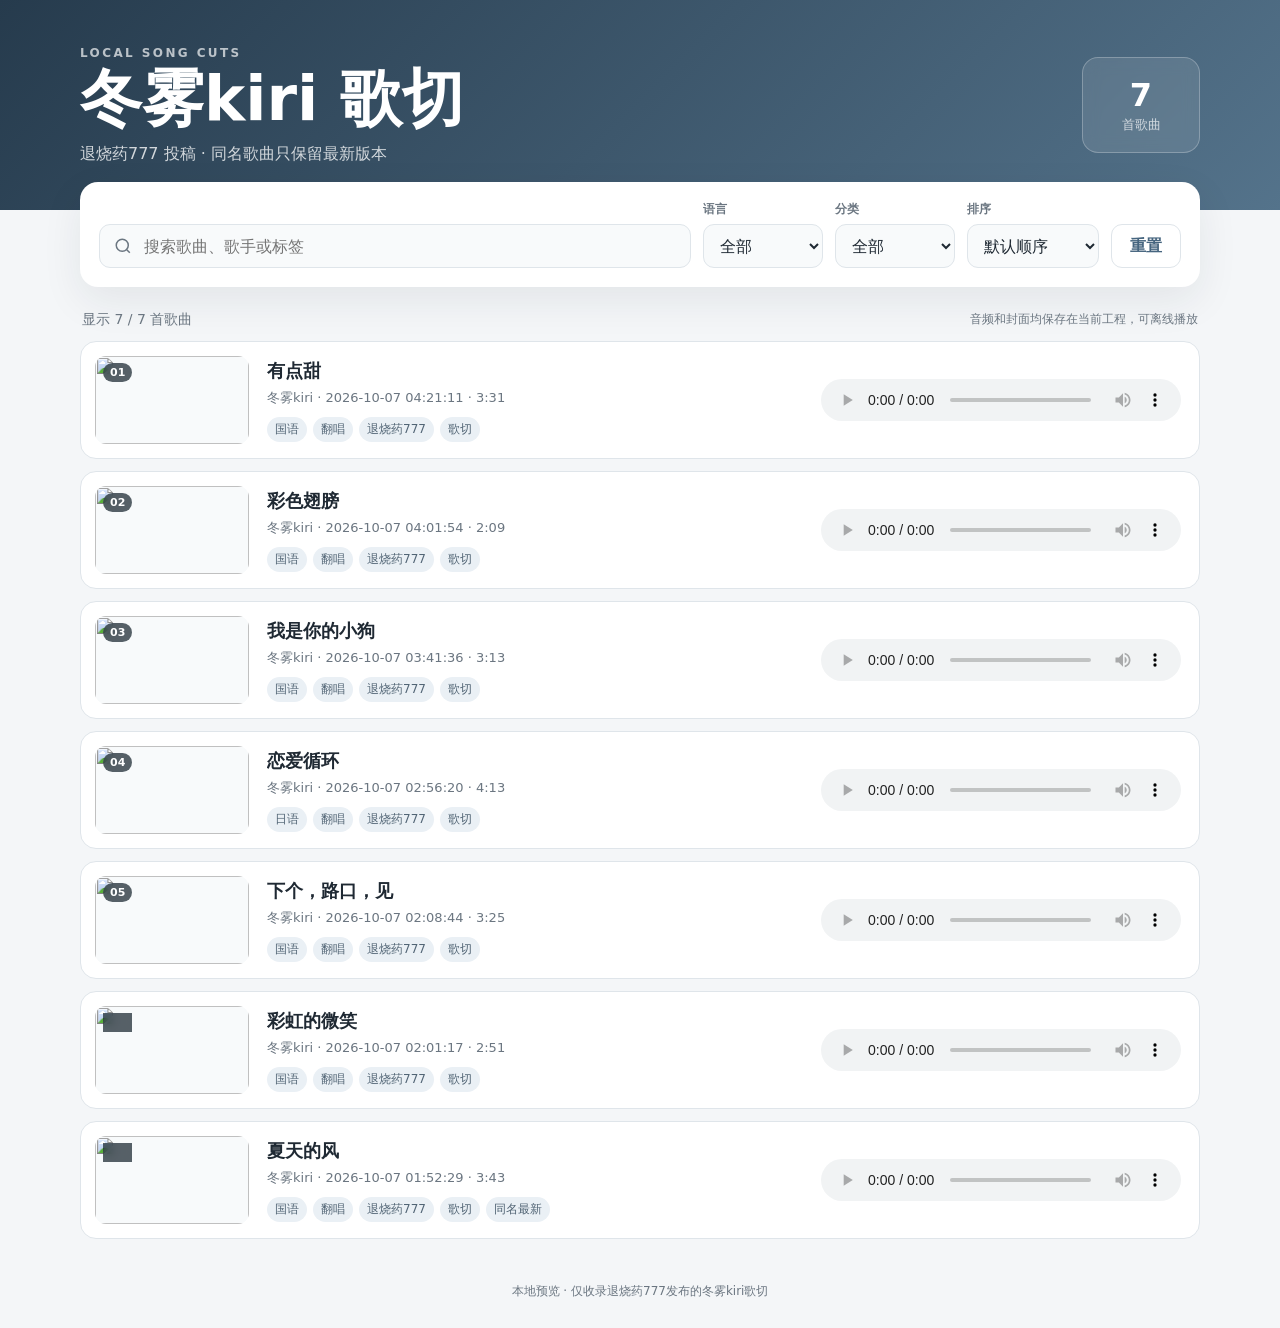
==== index.html @ 4d6877fb "chore: 初始化 song-kiri 独立仓库 纯静态歌单工程，收录退烧药777发布的冬雾kiri歌切。 本仓库与 viridis.love / xiaosonglu-songlist-web 完" ====
<!doctype html>
<html lang="zh-CN">
<head>
  <meta charset="utf-8">
  <meta name="viewport" content="width=device-width, initial-scale=1">
  <meta name="description" content="一个独立、纯静态的歌单页面">
  <title>歌单</title>
  <link rel="stylesheet" href="./styles.css">
  <script src="./app.js" defer></script>
</head>
<body>
  <header class="site-header">
    <div class="header-inner">
      <div>
        <p class="eyebrow">LOCAL SONG CUTS</p>
        <h1>冬雾kiri 歌切</h1>
        <p class="subtitle">退烧药777 投稿 · 同名歌曲只保留最新版本</p>
      </div>
      <div class="song-total" aria-live="polite">
        <strong id="songTotal">0</strong>
        <span>首歌曲</span>
      </div>
    </div>
  </header>

  <main class="page-shell">
    <section class="toolbar" aria-label="歌单筛选">
      <label class="search-field">
        <span class="sr-only">搜索歌曲或歌手</span>
        <svg aria-hidden="true" viewBox="0 0 24 24"><path d="m21 21-4.35-4.35m2.35-5.65a8 8 0 1 1-16 0 8 8 0 0 1 16 0Z"/></svg>
        <input id="searchInput" type="search" placeholder="搜索歌曲、歌手或标签" autocomplete="off">
      </label>

      <label class="select-field">
        <span>语言</span>
        <select id="languageFilter">
          <option value="">全部</option>
        </select>
      </label>

      <label class="select-field">
        <span>分类</span>
        <select id="categoryFilter">
          <option value="">全部</option>
        </select>
      </label>

      <label class="select-field">
        <span>排序</span>
        <select id="sortSelect">
          <option value="default">默认顺序</option>
          <option value="title">歌名</option>
          <option value="artist">歌手</option>
        </select>
      </label>

      <button id="resetButton" class="reset-button" type="button">重置</button>
    </section>

    <section class="result-summary" aria-live="polite">
      <span id="resultText">正在读取歌单…</span>
      <span class="local-note">音频和封面均保存在当前工程，可离线播放</span>
    </section>

    <section id="songList" class="song-list" aria-label="歌曲列表"></section>

    <section id="emptyState" class="empty-state" hidden>
      <div class="empty-icon" aria-hidden="true">♪</div>
      <h2 id="emptyTitle">歌单还没有内容</h2>
      <p id="emptyDescription">之后把新的歌曲数据放进来，就会显示在这里。</p>
    </section>

    <noscript>
      <section class="empty-state">
        <h2>需要启用 JavaScript</h2>
        <p>这个静态页面使用 JavaScript 读取和筛选本地歌单数据。</p>
      </section>
    </noscript>
  </main>

  <footer class="site-footer">本地预览 · 仅收录退烧药777发布的冬雾kiri歌切</footer>
</body>
</html>
---- styles.css ----
:root {
  color-scheme: light;
  --bg: #f4f6f8;
  --surface: #ffffff;
  --surface-soft: #f8fafb;
  --text: #1f2933;
  --muted: #6b7681;
  --line: #dfe5ea;
  --accent: #46657f;
  --accent-soft: #eaf0f5;
  --shadow: 0 14px 40px rgba(31, 41, 51, 0.08);
  font-family: Inter, ui-sans-serif, system-ui, -apple-system, BlinkMacSystemFont, "Segoe UI", "Microsoft YaHei", sans-serif;
}

* { box-sizing: border-box; }

body {
  min-width: 320px;
  min-height: 100vh;
  margin: 0;
  color: var(--text);
  background: var(--bg);
}

button, input, select { font: inherit; }
button, select { cursor: pointer; }

.site-header {
  color: white;
  background: linear-gradient(135deg, #263b4d, #54738b);
}

.header-inner {
  width: min(1120px, calc(100% - 32px));
  min-height: 210px;
  margin: 0 auto;
  display: flex;
  align-items: center;
  justify-content: space-between;
  gap: 24px;
}

.eyebrow {
  margin: 0 0 8px;
  color: rgba(255,255,255,.68);
  font-size: 12px;
  font-weight: 700;
  letter-spacing: .2em;
}

h1 { margin: 0; font-size: clamp(36px, 7vw, 62px); line-height: 1; }
.subtitle { margin: 14px 0 0; color: rgba(255,255,255,.78); }

.song-total {
  min-width: 118px;
  padding: 18px 22px;
  display: grid;
  text-align: center;
  border: 1px solid rgba(255,255,255,.25);
  border-radius: 16px;
  background: rgba(255,255,255,.1);
  backdrop-filter: blur(8px);
}
.song-total strong { font-size: 32px; }
.song-total span { margin-top: 2px; color: rgba(255,255,255,.72); font-size: 13px; }

.page-shell { width: min(1120px, calc(100% - 32px)); margin: -28px auto 0; }

.toolbar {
  padding: 18px;
  display: grid;
  grid-template-columns: minmax(260px, 1fr) repeat(3, minmax(120px, auto)) auto;
  gap: 12px;
  align-items: end;
  border: 1px solid rgba(255,255,255,.85);
  border-radius: 18px;
  background: var(--surface);
  box-shadow: var(--shadow);
}

.search-field {
  height: 44px;
  display: flex;
  align-items: center;
  gap: 10px;
  padding: 0 14px;
  border: 1px solid var(--line);
  border-radius: 11px;
  background: var(--surface-soft);
}
.search-field:focus-within { border-color: var(--accent); box-shadow: 0 0 0 3px var(--accent-soft); }
.search-field svg { width: 19px; fill: none; stroke: var(--muted); stroke-width: 2; }
.search-field input { width: 100%; border: 0; outline: 0; color: var(--text); background: transparent; }

.select-field { display: grid; gap: 6px; }
.select-field span { color: var(--muted); font-size: 12px; font-weight: 650; }
.select-field select {
  height: 44px;
  padding: 0 34px 0 12px;
  color: var(--text);
  border: 1px solid var(--line);
  border-radius: 11px;
  background: var(--surface-soft);
}

.reset-button {
  height: 44px;
  padding: 0 18px;
  color: var(--accent);
  font-weight: 650;
  border: 1px solid var(--line);
  border-radius: 11px;
  background: white;
}
.reset-button:hover { background: var(--accent-soft); }

.result-summary { margin: 24px 2px 12px; display: flex; justify-content: space-between; gap: 16px; color: var(--muted); font-size: 14px; }
.local-note { font-size: 12px; }
.song-list { display: grid; gap: 12px; }

.song-card {
  position: relative;
  min-height: 116px;
  padding: 14px 18px 14px 14px;
  display: grid;
  grid-template-columns: 154px minmax(260px, 1fr) minmax(260px, 360px);
  align-items: center;
  gap: 18px;
  overflow: hidden;
  border: 1px solid var(--line);
  border-radius: 16px;
  background: var(--surface);
  transition: transform .15s ease, border-color .15s ease, box-shadow .15s ease;
}
.song-card:hover { transform: translateY(-1px); border-color: #bcc9d3; box-shadow: 0 8px 24px rgba(31,41,51,.07); }
.song-card.is-playing { border-color: #7f9bb1; box-shadow: 0 8px 30px rgba(70,101,127,.15); }
.song-cover { width: 154px; height: 88px; display: block; object-fit: cover; border-radius: 11px; background: var(--surface-soft); }
.song-index { position: absolute; left: 22px; top: 21px; padding: 3px 7px; color: white; font-size: 11px; font-weight: 700; font-variant-numeric: tabular-nums; border-radius: 999px; background: rgba(24,36,46,.72); backdrop-filter: blur(4px); }
.song-main { min-width: 0; }
.song-name { margin: 0; overflow: hidden; font-size: 18px; text-overflow: ellipsis; white-space: nowrap; }
.song-artist { margin: 6px 0 10px; overflow: hidden; color: var(--muted); font-size: 13px; text-overflow: ellipsis; white-space: nowrap; }
.song-meta { display: flex; flex-wrap: wrap; gap: 6px; }
.tag { padding: 4px 8px; color: #526575; font-size: 12px; border-radius: 999px; background: var(--accent-soft); }
.song-audio { width: 100%; height: 42px; accent-color: var(--accent); }

.empty-state {
  margin: 58px auto;
  padding: 40px 20px;
  max-width: 520px;
  text-align: center;
  color: var(--muted);
  border: 1px dashed #cbd4db;
  border-radius: 18px;
  background: rgba(255,255,255,.55);
}
.empty-icon { width: 54px; height: 54px; margin: 0 auto 14px; display: grid; place-items: center; color: var(--accent); font-size: 28px; border-radius: 50%; background: var(--accent-soft); }
.empty-state h2 { margin: 0; color: var(--text); font-size: 19px; }
.empty-state p { margin: 10px 0 0; line-height: 1.7; }
.site-footer { padding: 44px 16px 28px; color: var(--muted); font-size: 12px; text-align: center; }
.sr-only { position: absolute; width: 1px; height: 1px; padding: 0; margin: -1px; overflow: hidden; clip: rect(0,0,0,0); white-space: nowrap; border: 0; }

@media (max-width: 900px) {
  .toolbar { grid-template-columns: 1fr 1fr; }
  .search-field { grid-column: 1 / -1; }
  .reset-button { align-self: end; }
  .song-card { grid-template-columns: 132px minmax(0, 1fr); }
  .song-cover { width: 132px; height: 84px; }
  .song-audio { grid-column: 1 / -1; }
}

@media (max-width: 600px) {
  .header-inner { min-height: 190px; align-items: flex-start; padding-top: 38px; }
  h1 { max-width: 230px; font-size: 36px; }
  .subtitle { max-width: 230px; font-size: 13px; }
  .song-total { min-width: 82px; padding: 13px 9px; }
  .song-total strong { font-size: 24px; }
  .page-shell { width: min(100% - 20px, 1120px); margin-top: -22px; }
  .toolbar { padding: 12px; grid-template-columns: 1fr 1fr; gap: 10px; }
  .select-field:nth-of-type(4) { grid-column: 1 / 2; }
  .result-summary { align-items: flex-start; flex-direction: column; gap: 4px; }
  .song-card { min-height: 0; grid-template-columns: 96px minmax(0,1fr); gap: 12px; padding: 12px; }
  .song-cover { width: 96px; height: 72px; }
  .song-name { font-size: 16px; }
  .song-artist { white-space: normal; line-height: 1.45; }
  .song-meta { grid-column: 1 / -1; }
  .song-audio { grid-column: 1 / -1; }
  .song-index { left: 17px; top: 17px; }
}
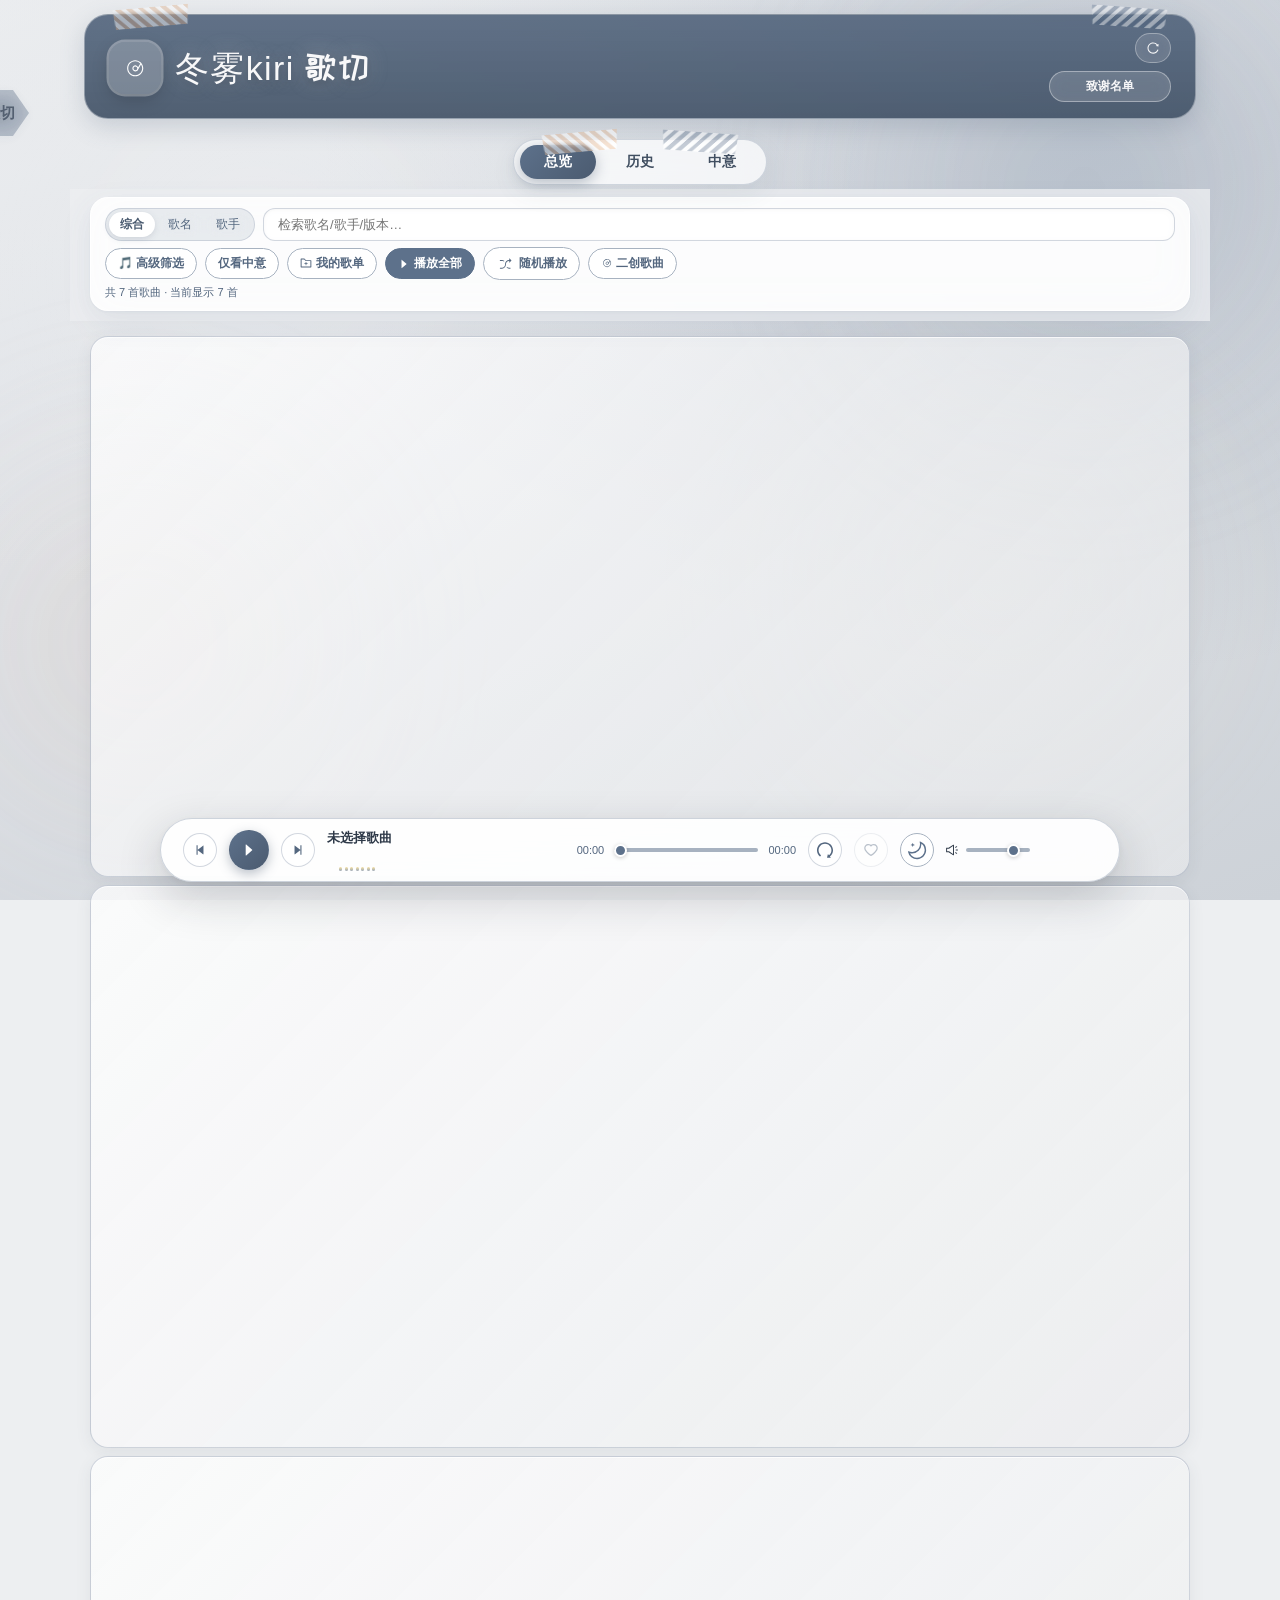
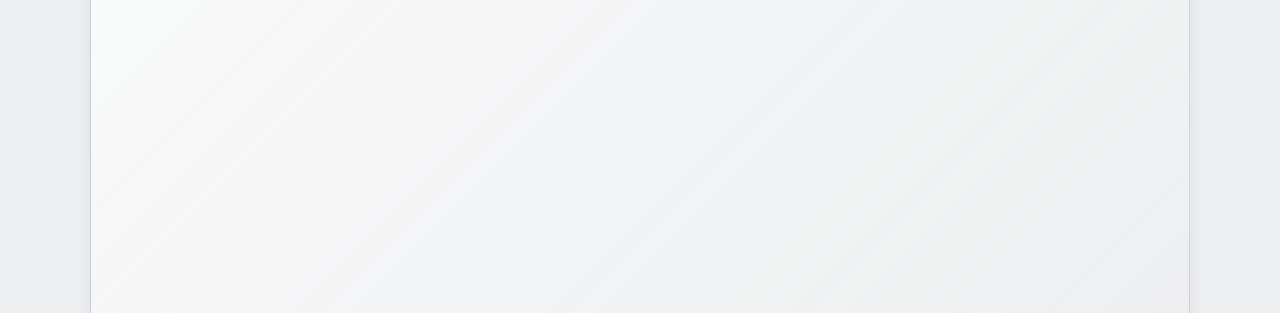
==== commit 2e498bab: "feat(ui): 整页移植 viridis.love 歌单页，去主题并换中性配色 - index.html/styles.css 由主站移植：主站 3900 行内联 style 抽成 styles." ====
--- a/index.html
+++ b/index.html
@@ -1,83 +1,444 @@
-<!doctype html>
+<!DOCTYPE html>
 <html lang="zh-CN">
 <head>
-  <meta charset="utf-8">
-  <meta name="viewport" content="width=device-width, initial-scale=1">
-  <meta name="description" content="一个独立、纯静态的歌单页面">
-  <title>歌单</title>
-  <link rel="stylesheet" href="./styles.css">
-  <script src="./app.js" defer></script>
+  <meta charset="UTF-8">
+  <meta name="viewport" content="width=device-width, initial-scale=1.0">
+  <link rel="icon" href="data:image/svg+xml,%3Csvg xmlns='http://www.w3.org/2000/svg' viewBox='0 0 32 32'%3E%3Crect width='32' height='32' rx='7' fill='%235d718b'/%3E%3Cpath d='M22 7v11.2a4.2 4.2 0 1 1-2.4-3.8V10l-7 1.6v9.6a4.2 4.2 0 1 1-2.4-3.8V9.2z' fill='%23fff'/%3E%3C/svg%3E" type="image/svg+xml">
+  <link rel="preload" href="assets/kuaile-subset.woff2?v=1" as="font" type="font/woff2" crossorigin>
+  <title>冬雾kiri 歌切</title>
+    <link rel="stylesheet" href="css/motion.css?v=1">
+    <link rel="stylesheet" href="styles.css?v=1">
+  <script>window.APP_BASE_URL = "./";</script>
 </head>
 <body>
-  <header class="site-header">
-    <div class="header-inner">
+  <!-- 图标库（Ant Design 官方线性图标，内联 sprite） -->
+  <svg xmlns="http://www.w3.org/2000/svg" style="display:none" aria-hidden="true">
+    <symbol id="icon-reload" viewBox="64 64 896 896"><path d="M909.1 209.3l-56.4 44.1C775.8 155.1 656.2 92 521.9 92 290 92 102.3 279.5 102 511.5 101.7 743.7 289.8 932 521.9 932c181.3 0 335.8-115 394.6-276.1 1.5-4.2-.7-8.9-4.9-10.3l-56.7-19.5a8 8 0 00-10.1 4.8c-1.8 5-3.8 10-5.9 14.9-17.3 41-42.1 77.8-73.7 109.4A344.77 344.77 0 01655.9 829c-42.3 17.9-87.4 27-133.8 27-46.5 0-91.5-9.1-133.8-27A341.5 341.5 0 01279 755.2a342.16 342.16 0 01-73.7-109.4c-17.9-42.4-27-87.4-27-133.9s9.1-91.5 27-133.9c17.3-41 42.1-77.8 73.7-109.4 31.6-31.6 68.4-56.4 109.3-73.8 42.3-17.9 87.4-27 133.8-27 46.5 0 91.5 9.1 133.8 27a341.5 341.5 0 01109.3 73.8c9.9 9.9 19.2 20.4 27.8 31.4l-60.2 47a8 8 0 003 14.1l175.6 43c5 1.2 9.9-2.6 9.9-7.7l.8-180.9c-.1-6.6-7.8-10.3-13-6.2z"/></symbol>
+    <symbol id="icon-caret-right" viewBox="0 0 1024 1024"><path d="M715.8 493.5L335 165.1c-14.2-12.2-35-1.2-35 18.5v656.8c0 19.7 20.8 30.7 35 18.5l380.8-328.4c10.9-9.4 10.9-27.6 0-37z"/></symbol>
+    <symbol id="icon-pause" viewBox="64 64 896 896"><path d="M304 176h80v672h-80zm408 0h-64c-4.4 0-8 3.6-8 8v656c0 4.4 3.6 8 8 8h64c4.4 0 8-3.6 8-8V184c0-4.4-3.6-8-8-8z"/></symbol>
+    <symbol id="icon-folder-add" viewBox="64 64 896 896"><path d="M484 443.1V528h-84.5c-4.1 0-7.5 3.1-7.5 7v42c0 3.8 3.4 7 7.5 7H484v84.9c0 3.9 3.2 7.1 7 7.1h42c3.9 0 7-3.2 7-7.1V584h84.5c4.1 0 7.5-3.2 7.5-7v-42c0-3.9-3.4-7-7.5-7H540v-84.9c0-3.9-3.1-7.1-7-7.1h-42c-3.8 0-7 3.2-7 7.1zm396-144.7H521L403.7 186.2a8.15 8.15 0 00-5.5-2.2H144c-17.7 0-32 14.3-32 32v592c0 17.7 14.3 32 32 32h736c17.7 0 32-14.3 32-32V330.4c0-17.7-14.3-32-32-32zM840 768H184V256h188.5l119.6 114.4H840V768z"/></symbol>
+    <symbol id="icon-star" viewBox="64 64 896 896"><path d="M908.1 353.1l-253.9-36.9L540.7 86.1c-3.1-6.3-8.2-11.4-14.5-14.5-15.8-7.8-35-1.3-42.9 14.5L369.8 316.2l-253.9 36.9c-7 1-13.4 4.3-18.3 9.3a32.05 32.05 0 00.6 45.3l183.7 179.1-43.4 252.9a31.95 31.95 0 0046.4 33.7L512 754l227.1 119.4c6.2 3.3 13.4 4.4 20.3 3.2 17.4-3 29.1-19.5 26.1-36.9l-43.4-252.9 183.7-179.1c5-4.9 8.3-11.3 9.3-18.3 2.7-17.5-9.5-33.7-27-36.3zM664.8 561.6l36.1 210.3L512 672.7 323.1 772l36.1-210.3-152.8-149L417.6 382 512 190.7 606.4 382l211.2 30.7-152.8 148.9z"/></symbol>
+    <symbol id="icon-star-fill" viewBox="64 64 896 896"><path d="M908.1 353.1l-253.9-36.9L540.7 86.1c-3.1-6.3-8.2-11.4-14.5-14.5-15.8-7.8-35-1.3-42.9 14.5L369.8 316.2l-253.9 36.9c-7 1-13.4 4.3-18.3 9.3a32.05 32.05 0 00.6 45.3l183.7 179.1-43.4 252.9a31.95 31.95 0 0046.4 33.7L512 754l227.1 119.4c6.2 3.3 13.4 4.4 20.3 3.2 17.4-3 29.1-19.5 26.1-36.9l-43.4-252.9 183.7-179.1c5-4.9 8.3-11.3 9.3-18.3 2.7-17.5-9.5-33.7-27-36.3z"/></symbol>
+    <symbol id="icon-heart" viewBox="64 64 896 896"><path d="M923 283.6a260.04 260.04 0 00-56.9-82.8 264.4 264.4 0 00-84-55.5A265.34 265.34 0 00679.7 125c-49.3 0-97.4 13.5-139.2 39-10 6.1-19.5 12.8-28.5 20.1-9-7.3-18.5-14-28.5-20.1-41.8-25.5-89.9-39-139.2-39-35.5 0-69.9 6.8-102.4 20.3-31.4 13-59.7 31.7-84 55.5a258.44 258.44 0 00-56.9 82.8c-13.9 32.3-21 66.6-21 101.9 0 33.3 6.8 68 20.3 103.3 11.3 29.5 27.5 60.1 48.2 91 32.8 48.9 77.9 99.9 133.9 151.6 92.8 85.7 184.7 144.9 188.6 147.3l23.7 15.2c10.5 6.7 24 6.7 34.5 0l23.7-15.2c3.9-2.5 95.7-61.6 188.6-147.3 56-51.7 101.1-102.7 133.9-151.6 20.7-30.9 37-61.5 48.2-91 13.5-35.3 20.3-70 20.3-103.3.1-35.3-7-69.6-20.9-101.9zM512 814.8S156 586.7 156 385.5C156 283.6 240.3 201 344.3 201c73.1 0 136.5 40.8 167.7 100.4C543.2 241.8 606.6 201 679.7 201c104 0 188.3 82.6 188.3 184.5 0 201.2-356 429.3-356 429.3z"/></symbol>
+    <symbol id="icon-heart-fill" viewBox="64 64 896 896"><path d="M923 283.6a260.04 260.04 0 00-56.9-82.8 264.4 264.4 0 00-84-55.5A265.34 265.34 0 00679.7 125c-49.3 0-97.4 13.5-139.2 39-10 6.1-19.5 12.8-28.5 20.1-9-7.3-18.5-14-28.5-20.1-41.8-25.5-89.9-39-139.2-39-35.5 0-69.9 6.8-102.4 20.3-31.4 13-59.7 31.7-84 55.5a258.44 258.44 0 00-56.9 82.8c-13.9 32.3-21 66.6-21 101.9 0 33.3 6.8 68 20.3 103.3 11.3 29.5 27.5 60.1 48.2 91 32.8 48.9 77.9 99.9 133.9 151.6 92.8 85.7 184.7 144.9 188.6 147.3l23.7 15.2c10.5 6.7 24 6.7 34.5 0l23.7-15.2c3.9-2.5 95.7-61.6 188.6-147.3 56-51.7 101.1-102.7 133.9-151.6 20.7-30.9 37-61.5 48.2-91 13.5-35.3 20.3-70 20.3-103.3.1-35.3-7-69.6-20.9-101.9z"/></symbol>
+    <symbol id="icon-random-shuffle" viewBox="0 0 1024 1024"><path d="M740.144 325.536l-31.456-31.456a16 16 0 0 1-4.688-11.312v-28.304a14.464 14.464 0 0 1 24.688-10.24l97.824 97.824a11.136 11.136 0 0 1 0 15.744l-97.824 97.808a14.464 14.464 0 0 1-24.688-10.24v-28.288a16 16 0 0 1 4.688-11.312l32.224-32.224h-42.464c-91.2 0-162.864 78.304-162.56 184 2.4 133.68-89.68 232-210.4 232H224a16 16 0 0 1-16-16v-16a16 16 0 0 1 16-16h101.504c93.328 0 164.32-75.808 162.384-183.504v-0.432c-0.368-131.328 91.84-232.064 210.56-232.064h41.696z m-41.696 416H768a16 16 0 0 1 16 16v16a16 16 0 0 1-16 16h-69.552c-47.376 0-90.56-16.064-125.28-43.696a13.296 13.296 0 0 1 2.096-22.192l19.68-10.304a16 16 0 0 1 16.592 1.072c3.232 2.256 5.92 4.032 8.048 5.312a151.84 151.84 0 0 0 78.88 21.808z m-288.16-343.744a132.4 132.4 0 0 0-7.936-4.832c-22.672-12.56-48.752-19.424-76.848-19.424H224a16 16 0 0 1-16-16v-16a16 16 0 0 1 16-16h101.504c41.44 0 79.52 11.584 111.568 32.24 0.96 0.608 2 1.312 3.136 2.08a16 16 0 0 1 1.856 24.864l-12.112 11.36a16 16 0 0 1-19.68 1.712z"/></symbol>
+    <symbol id="icon-retweet" viewBox="0 0 1024 1024"><path d="M136 552h63.6c4.4 0 8-3.6 8-8V288.7h528.6v72.6c0 1.9.6 3.7 1.8 5.2a8.3 8.3 0 0011.7 1.4L893 255.4c4.3-5 3.6-10.3 0-13.2L749.7 129.8a8.22 8.22 0 00-5.2-1.8c-4.6 0-8.4 3.8-8.4 8.4V209H199.7c-39.5 0-71.7 32.2-71.7 71.8V544c0 4.4 3.6 8 8 8zm752-80h-63.6c-4.4 0-8 3.6-8 8v255.3H287.8v-72.6c0-1.9-.6-3.7-1.8-5.2a8.3 8.3 0 00-11.7-1.4L131 768.6c-4.3 5-3.6 10.3 0 13.2l143.3 112.4c1.5 1.2 3.3 1.8 5.2 1.8 4.6 0 8.4-3.8 8.4-8.4V815h536.6c39.5 0 71.7-32.2 71.7-71.8V480c-.2-4.4-3.8-8-8.2-8z"/></symbol>
+    <symbol id="icon-redo" viewBox="64 64 896 896"><path d="M758.2 839.1C851.8 765.9 912 651.9 912 523.9 912 303 733.5 124.3 512.6 124 291.4 123.7 112 302.8 112 523.9c0 125.2 57.5 236.9 147.6 310.2 3.5 2.8 8.6 2.2 11.4-1.3l39.4-50.5c2.7-3.4 2.1-8.3-1.2-11.1-8.1-6.6-15.9-13.7-23.4-21.2a318.64 318.64 0 01-68.6-101.7C200.4 609 192 567.1 192 523.9s8.4-85.1 25.1-124.5c16.1-38.1 39.2-72.3 68.6-101.7 29.4-29.4 63.6-52.5 101.7-68.6C426.9 212.4 468.8 204 512 204s85.1 8.4 124.5 25.1c38.1 16.1 72.3 39.2 101.7 68.6 29.4 29.4 52.5 63.6 68.6 101.7 16.7 39.4 25.1 81.3 25.1 124.5s-8.4 85.1-25.1 124.5a318.64 318.64 0 01-68.6 101.7c-9.3 9.3-19.1 18-29.3 26L668.2 724a8 8 0 00-14.1 3l-39.6 162.2c-1.2 5 2.6 9.9 7.7 9.9l167 .8c6.7 0 10.5-7.7 6.3-12.9l-37.3-47.9z"/></symbol>
+    <symbol id="icon-sync" viewBox="64 64 896 896"><path d="M168 504.2c1-43.7 10-86.1 26.9-126 17.3-41 42.1-77.7 73.7-109.4S337 212.3 378 195c42.4-17.9 87.4-27 133.9-27s91.5 9.1 133.8 27A341.5 341.5 0 01755 268.8c9.9 9.9 19.2 20.4 27.8 31.4l-60.2 47a8 8 0 003 14.1l175.7 43c5 1.2 9.9-2.6 9.9-7.7l.8-180.9c0-6.7-7.7-10.5-12.9-6.3l-56.4 44.1C765.8 155.1 646.2 92 511.8 92 282.7 92 96.3 275.6 92 503.8a8 8 0 008 8.2h60c4.4 0 7.9-3.5 8-7.8zm756 7.8h-60c-4.4 0-7.9 3.5-8 7.8-1 43.7-10 86.1-26.9 126-17.3 41-42.1 77.8-73.7 109.4A342.45 342.45 0 01512.1 856a342.24 342.24 0 01-243.2-100.8c-9.9-9.9-19.2-20.4-27.8-31.4l60.2-47a8 8 0 00-3-14.1l-175.7-43c-5-1.2-9.9 2.6-9.9 7.7l-.7 181c0 6.7 7.7 10.5 12.9 6.3l56.4-44.1C258.2 868.9 377.8 932 512.2 932c229.2 0 415.5-183.7 419.8-411.8a8 8 0 00-8-8.2z"/></symbol>
+    <symbol id="icon-step-backward" viewBox="0 0 1024 1024"><path d="M347.6 528.95l383.2 301.02c14.25 11.2 35.2 1.1 35.2-16.95V210.97c0-18.05-20.95-28.14-35.2-16.94L347.6 495.05a21.53 21.53 0 000 33.9M330 864h-64a8 8 0 01-8-8V168a8 8 0 018-8h64a8 8 0 018 8v688a8 8 0 01-8 8"/></symbol>
+    <symbol id="icon-step-forward" viewBox="0 0 1024 1024"><path d="M676.4 528.95L293.2 829.97c-14.25 11.2-35.2 1.1-35.2-16.95V210.97c0-18.05 20.95-28.14 35.2-16.94l383.2 301.02a21.53 21.53 0 010 33.9M694 864h64a8 8 0 008-8V168a8 8 0 00-8-8h-64a8 8 0 00-8 8v688a8 8 0 008 8"/></symbol>
+    <symbol id="icon-sound" viewBox="64 64 896 896"><path d="M625.9 115c-5.9 0-11.9 1.6-17.4 5.3L254 352H90c-8.8 0-16 7.2-16 16v288c0 8.8 7.2 16 16 16h164l354.5 231.7c5.5 3.6 11.6 5.3 17.4 5.3 16.7 0 32.1-13.3 32.1-32.1V147.1c0-18.8-15.4-32.1-32.1-32.1zM586 803L293.4 611.7l-18-11.7H146V424h129.4l17.9-11.7L586 221v582zm348-327H806c-8.8 0-16 7.2-16 16v40c0 8.8 7.2 16 16 16h128c8.8 0 16-7.2 16-16v-40c0-8.8-7.2-16-16-16zm-41.9 261.8l-110.3-63.7a15.9 15.9 0 00-21.7 5.9l-19.9 34.5c-4.4 7.6-1.8 17.4 5.8 21.8L856.3 800a15.9 15.9 0 0021.7-5.9l19.9-34.5c4.4-7.6 1.7-17.4-5.8-21.8zM760 344a15.9 15.9 0 0021.7 5.9L892 286.2c7.6-4.4 10.2-14.2 5.8-21.8L878 230a15.9 15.9 0 00-21.7-5.9L746 287.8a15.99 15.99 0 00-5.8 21.8L760 344z"/></symbol>
+    <symbol id="icon-phone" viewBox="0 0 512 512"><path d="M164.9 24.6c-7.7-18.6-28-28.5-47.4-23.2l-88 24C12.1 30.2 0 46 0 64C0 311.4 200.6 512 448 512c18 0 33.8-12.1 38.6-29.5l24-88c5.3-19.4-4.6-39.7-23.2-47.4l-96-40c-16.3-6.8-35.2-2.1-46.3 11.6L304.7 368C234.3 334.7 177.3 277.7 144 207.3L193.3 167c13.7-11.2 18.4-30 11.6-46.3l-40-96z"/></symbol>
+    <symbol id="icon-moon" viewBox="0 0 1024 1024"><path d="M676.64 72.373333a21.333333 21.333333 0 0 0-28.426667 24.96c7.733333 32 17.333333 77.973333 17.333334 108.64a407.36 407.36 0 0 1-585.173334 366.4 21.333333 21.333333 0 0 0-30.293333 23.04 469.333333 469.333333 0 0 0 485.333333 385.333334c243.84-11.84 439.413333-212.16 445.76-456.213334a469.333333 469.333333 0 0 0-304.533333-452.16zM512 906.666667a395.306667 395.306667 0 0 1-357.333333-226.4 2.186667 2.186667 0 0 1 2.453333-3.04 480 480 0 0 0 100.96 10.666666 482.506667 482.506667 0 0 0 481.92-481.92v-11.68a2.186667 2.186667 0 0 1 3.466667-1.813333 395.52 395.52 0 0 1 81.44 78.986667A390.826667 390.826667 0 0 1 906.666667 512a395.146667 395.146667 0 0 1-394.666667 394.666667zM202.293333 262.72a8.96 8.96 0 0 0 2.88 0.426667 75.946667 75.946667 0 0 1 75.733334 75.733333 7.626667 7.626667 0 0 0 0.48 2.88 11.52 11.52 0 0 0 22.186666 0 8.746667 8.746667 0 0 0 0.426667-2.88 76 76 0 0 1 75.733333-75.733333 8.746667 8.746667 0 0 0 2.88-0.426667 11.573333 11.573333 0 0 0 0-22.24 8.746667 8.746667 0 0 0-2.88-0.426667A75.946667 75.946667 0 0 1 304 164.32a8.746667 8.746667 0 0 0-0.426667-2.88 11.52 11.52 0 0 0-22.186666 0 7.626667 7.626667 0 0 0-0.48 2.88A75.893333 75.893333 0 0 1 205.386667 240a8.96 8.96 0 0 0-2.88 0.426667 11.573333 11.573333 0 0 0 0 22.24z"/></symbol>
+    <symbol id="icon-copy" viewBox="64 64 896 896"><path d="M832 64H296c-4.4 0-8 3.6-8 8v56c0 4.4 3.6 8 8 8h496v688c0 4.4 3.6 8 8 8h56c4.4 0 8-3.6 8-8V96c0-17.7-14.3-32-32-32zM704 192H192c-17.7 0-32 14.3-32 32v530.7c0 8.5 3.4 16.6 9.4 22.6l173.3 173.3c2.2 2.2 4.7 4 7.4 5.5v1.9h4.2c3.5 1.3 7.2 2 11 2H704c17.7 0 32-14.3 32-32V224c0-17.7-14.3-32-32-32zM350 856.2L263.9 770H350v86.2zM664 888H414V746c0-22.1-17.9-40-40-40H232V264h432v624z"/></symbol>
+    <symbol id="icon-close" viewBox="64 64 896 896"><path d="M799.86 166.31c.02 0 .04.02.08.06l57.69 57.7c.04.03.05.05.06.08a.12.12 0 010 .06c0 .03-.02.05-.06.09L569.93 512l287.7 287.7c.04.04.05.06.06.09a.12.12 0 010 .07c0 .02-.02.04-.06.08l-57.7 57.69c-.03.04-.05.05-.07.06a.12.12 0 01-.07 0c-.03 0-.05-.02-.09-.06L512 569.93l-287.7 287.7c-.04.04-.06.05-.09.06a.12.12 0 01-.07 0c-.02 0-.04-.02-.08-.06l-57.69-57.7c-.04-.03-.05-.05-.06-.07a.12.12 0 010-.07c0-.03.02-.05.06-.09L454.07 512l-287.7-287.7c-.04-.04-.05-.06-.06-.09a.12.12 0 010-.07c0-.02.02-.04.06-.08l57.7-57.69c.03-.04.05-.05.07-.06a.12.12 0 01.07 0c.03 0 .05.02.09.06L512 454.07l287.7-287.7c.04-.04.06-.05.09-.06a.12.12 0 01.07 0z"/></symbol>
+    <symbol id="icon-delete" viewBox="64 64 896 896"><path d="M360 184h-8c4.4 0 8-3.6 8-8v8h304v-8c0 4.4 3.6 8 8 8h-8v72h72v-80c0-35.3-28.7-64-64-64H352c-35.3 0-64 28.7-64 64v80h72v-72zm504 72H160c-17.7 0-32 14.3-32 32v32c0 4.4 3.6 8 8 8h60.4l24.7 523c1.6 34.1 29.8 61 63.9 61h454c34.2 0 62.3-26.8 63.9-61l24.7-523H888c4.4 0 8-3.6 8-8v-32c0-17.7-14.3-32-32-32zM731.3 840H292.7l-24.2-512h487l-24.2 512z"/></symbol>
+    <symbol id="icon-plus" viewBox="64 64 896 896"><path d="M482 152h60q8 0 8 8v704q0 8-8 8h-60q-8 0-8-8V160q0-8 8-8z"/><path d="M192 474h672q8 0 8 8v60q0 8-8 8H160q-8 0-8-8v-60q0-8 8-8z"/></symbol>
+    <symbol id="icon-arrow-left" viewBox="64 64 896 896"><path d="M872 474H286.9l350.2-304c5.6-4.9 2.2-14-5.2-14h-88.5c-3.9 0-7.6 1.4-10.5 3.9L155 487.8a31.96 31.96 0 000 48.3L535.1 866c1.5 1.3 3.3 2 5.2 2h91.5c7.4 0 10.8-9.2 5.2-14L286.9 550H872c4.4 0 8-3.6 8-8v-60c0-4.4-3.6-8-8-8z"/></symbol>
+    <symbol id="icon-arrow-up" viewBox="64 64 896 896"><path d="M868 545.5L536.1 163a31.96 31.96 0 00-48.3 0L156 545.5a7.97 7.97 0 006 13.2h81c4.6 0 9-2 12.1-5.5L474 300.9V864c0 4.4 3.6 8 8 8h60c4.4 0 8-3.6 8-8V300.9l218.9 252.3c3 3.5 7.4 5.5 12.1 5.5h81c6.8 0 10.5-8 6-13.2z"/></symbol>
+    <symbol id="icon-download" viewBox="64 64 896 896"><path d="M505.7 661a8 8 0 0012.6 0l112-141.7c4.1-5.2.4-12.9-6.3-12.9h-74.1V168c0-4.4-3.6-8-8-8h-60c-4.4 0-8 3.6-8 8v338.3H400c-6.7 0-10.4 7.7-6.3 12.9l112 141.8zM878 626h-60c-4.4 0-8 3.6-8 8v154H214V634c0-4.4-3.6-8-8-8h-60c-4.4 0-8 3.6-8 8v198c0 17.7 14.3 32 32 32h684c17.7 0 32-14.3 32-32V634c0-4.4-3.6-8-8-8z"/></symbol>
+    <symbol id="icon-upload" viewBox="64 64 896 896"><path d="M400 317.7h73.9V656c0 4.4 3.6 8 8 8h60c4.4 0 8-3.6 8-8V317.7H624c6.7 0 10.4-7.7 6.3-12.9L518.3 163a8 8 0 00-12.6 0l-112 141.7c-4.1 5.3-.4 13 6.3 13zM878 626h-60c-4.4 0-8 3.6-8 8v154H214V634c0-4.4-3.6-8-8-8h-60c-4.4 0-8 3.6-8 8v198c0 17.7 14.3 32 32 32h684c17.7 0 32-14.3 32-32V634c0-4.4-3.6-8-8-8z"/></symbol>
+    <symbol id="icon-check" viewBox="64 64 896 896"><path d="M912 190h-69.9c-9.8 0-19.1 4.5-25.1 12.2L404.7 724.5 207 474a32 32 0 00-25.1-12.2H112c-6.7 0-10.4 7.7-6.3 12.9l273.9 347c12.8 16.2 37.4 16.2 50.3 0l488.4-618.9c4.1-5.1.4-12.8-6.3-12.8z"/></symbol>
+    <symbol id="icon-home" viewBox="0 0 1024 1024"><path d="M946.5 505L534.6 93.4a31.93 31.93 0 0 0-45.2 0L77.5 505c-12 12-18.8 28.3-18.8 45.3 0 35.3 28.7 64 64 64h43.4V908c0 17.7 14.3 32 32 32H360c17.7 0 32-14.3 32-32V656h240v252c0 17.7 14.3 32 32 32h161.9c17.7 0 32-14.3 32-32V614.3h43.4c17 0 33.3-6.7 45.3-18.8 24.9-25 24.9-65.5-.1-90.5z"/></symbol>
+    <symbol id="icon-grid" viewBox="64 64 896 896"><path d="M96 256h184V96H96v160zm0 224h184V320H96v160zm0 224h184V544H96v160zm224-448h184V96H320v160zm0 224h184V320H320v160zm0 224h184V544H320v160zm224-448h184V96H544v160zm0 224h184V320H544v160zm0 224h184V544H544v160z"/></symbol>
+    <symbol id="icon-music" viewBox="0 0 1024 1024"><path d="M768.496 359.12L648.224 572a128 128 0 1 1-1.648-92.288l90.784-160.656A295.2 295.2 0 0 0 520 224C356.512 224 224 356.512 224 520S356.512 816 520 816C683.472 816 816 683.472 816 520c0-59.328-17.44-114.56-47.504-160.88zM600.272 562.352l-0.272-0.144 1.648-2.912a80 80 0 1 0-1.376 3.072zM864 520C864 709.984 709.984 864 520 864S176 709.984 176 520 330.016 176 520 176 864 330.016 864 520z"/></symbol>
+    <symbol id="icon-playlist" viewBox="0 0 1024 1024"><path d="M791.272727 328.610909q34.443636 0 56.785455 24.203636t22.341818 58.647273v163.84q0 67.956364-6.516364 109.847273-9.309091 53.992727-33.512727 89.367273-26.996364 40.029091-76.334545 59.578181-53.992727 22.341818-138.705455 22.341819-71.68 0-118.225454-13.963637-40.029091-13.032727-74.472728-40.96-8.378182-4.654545-14.894545-12.101818L175.941818 560.407273q-18.618182-18.618182-21.410909-43.752728-3.723636-21.410909 5.585455-43.752727 7.447273-20.48 21.876363-34.443636t35.84-20.014546q21.410909-6.050909 43.752728-0.930909t38.167272 20.014546l50.269091 50.269091V168.494545q0-33.512727 24.203637-57.716363t58.181818-24.203637Q466.385455 86.574545 489.658182 110.312727t23.272727 58.181818v83.781819q17.687273-10.24 39.098182-10.24 26.065455 0 46.545454 15.36t28.858182 40.494545q20.48-12.101818 43.752728-12.101818 26.996364 0 47.476363 15.36t28.858182 40.494545q19.549091-13.032727 41.890909-13.032727h1.861818z m35.374546 87.505455q0-13.963636-5.585455-23.272728-4.654545-7.447273-13.032727-11.170909-5.585455-2.792727-13.032727-3.723636l-5.585455-0.930909q-16.756364 0-27.461818 11.636363T751.243636 416.116364v90.298181q0 8.378182-6.050909 14.894546t-15.36 6.516364q-9.309091 0-15.36-6.516364t-6.050909-14.894546V376.087273q0-15.825455-10.24-26.065455-7.447273-7.447273-18.618182-10.24l-10.24-1.861818q-16.756364 0-26.996363 11.170909t-10.24 26.996364v99.607272h-0.930909l0.930909 4.654546q0 9.309091-6.516364 15.36t-15.36 6.050909q-8.843636 0-15.36-6.050909t-6.516364-15.36V333.265455q0-17.687273-10.24-27.927273-6.516364-7.447273-18.618181-10.24l-9.309091-0.930909q-15.825455 0-26.530909 11.170909T512.930909 333.265455v107.985454h-0.930909l0.930909 4.654546q0 8.378182-6.516364 14.894545t-15.36 6.516364q-8.843636 0-15.36-6.516364t-6.516363-14.894545V177.803636q0-16.756364-10.24-27.927272t-26.530909-11.170909Q416.116364 138.705455 404.945455 149.876364t-11.17091 27.927272v414.254546L274.618182 474.763636q-11.170909-12.101818-29.789091-11.636363t-30.72 13.032727Q202.007273 488.727273 200.610909 505.483636t12.567273 29.789091l218.763636 217.832728q31.650909 30.72 73.541818 45.614545 44.683636 14.894545 109.847273 14.894545 76.334545 0 121.949091-18.618181 41.890909-17.687273 63.301818-51.2 17.687273-28.858182 23.272727-75.403637 2.792727-28.858182 2.792728-93.090909V416.116364zM317.44 291.374545q-25.134545-23.272727-39.563636-55.38909T263.447273 167.563636q0-45.614545 22.341818-84.247272T346.763636 22.341818Q385.396364 0 431.010909 0t84.247273 22.341818q38.632727 22.341818 61.44 60.974546T599.505455 167.563636q0 22.341818-6.516364 45.614546-16.756364-16.756364-40.029091-17.687273 2.792727-13.963636 2.792727-27.927273 0-33.512727-16.756363-62.370909t-45.149091-45.614545q-28.392727-16.756364-62.370909-16.756364T368.64 59.578182q-28.858182 16.756364-45.614545 45.614545t-16.756364 62.370909q0 26.996364 11.170909 51.2v72.610909z"/></symbol>
+  </svg>
+  <div class="site-tabs">
+    <span class="site-tab active"><svg class="icon" aria-hidden="true"><use href="#icon-music"></use></svg> 歌切</span>
+  </div>
+  <div class="app">
+    <header class="header">
+      <div class="header-top">
+        <div class="title-wrap">
+          <div class="title-icon"><svg class="icon title-logo" aria-hidden="true"><use href="#icon-music"></use></svg></div>
+          <div class="title-main">
+            <h1>冬雾kiri 歌切</h1>
+            <label class="fav-auto-sync header-fav-auto-sync" id="headerFavAutoSyncControl" style="display:none" for="headerFavAutoSyncToggle" data-state="off" title="中意存档自动同步：已关闭">
+              <span>自动同步</span>
+              <input id="headerFavAutoSyncToggle" type="checkbox" role="switch" aria-label="中意存档自动同步">
+              <span class="fav-switch-track" aria-hidden="true"><span class="fav-switch-thumb"></span></span>
+            </label>
+          </div>
+        </div>
+        <div class="header-nav">
+          <span class="active"><svg class="icon" aria-hidden="true"><use href="#icon-music"></use></svg> 歌切</span>
+        </div>
+        <div class="header-actions">
+          <button class="ghost-btn" id="refreshBtn" title="刷新歌单数据"><svg class="icon" aria-hidden="true"><use href="#icon-reload"></use></svg></button>
+          <button class="thanks-btn" id="thanksBtn">致谢名单</button>
+        </div>
+      </div>
+    </header>
+
+    <div class="tabs">
+      <button class="tab-btn active" data-tab="songs">总览</button>
+      <button class="tab-btn" data-tab="history">历史</button>
+      <button class="tab-btn" data-tab="favorites">中意</button>
+    </div>
+
+    <main class="main">
+      <section class="tab-panel active" id="tab-songs">
+        <div class="section-scroll">
+          <div class="sticky-toolbar">
+          <div class="card controls-card">
+            <div class="search-row">
+              <div class="search-mode-row">
+                <button class="search-mode-btn active" data-mode="mixed">综合</button>
+                <button class="search-mode-btn" data-mode="song">歌名</button>
+                <button class="search-mode-btn" data-mode="artist">歌手</button>
+              </div>
+              <div class="search-input-wrap">
+                <input class="search-input" id="searchInput" placeholder="检索歌名/歌手/版本…" autocomplete="off">
+                <button class="clear-btn" id="clearSearchBtn" title="清空"><svg class="icon" aria-hidden="true"><use href="#icon-close"></use></svg></button>
+              </div>
+            </div>
+            <div class="song-tools-row" style="margin-top:6px;">
+              <button class="tool-btn" id="toggleFilterBtn">🎵 高级筛选</button>
+              <button class="tool-btn" id="favoritesOnlyBtn">💖 仅看中意</button>
+              <button class="tool-btn" id="songlistToggleBtn"><svg class="icon" aria-hidden="true"><use href="#icon-folder-add"></use></svg> 我的歌单</button>
+              <button class="tool-btn primary" id="playAllBtn" style="display:none;"><svg class="icon" aria-hidden="true"><use href="#icon-caret-right"></use></svg> 播放全部</button>
+              <button class="tool-btn" id="playShuffleBtn" style="display:none;"><svg class="icon" aria-hidden="true"><use href="#icon-random-shuffle"></use></svg> 随机播放</button>
+              <button class="tool-btn" id="derivativeOnlyBtn" aria-pressed="false" title="只看本地导入的二创歌曲（平时隐藏，点开显示）"><svg class="icon" aria-hidden="true"><use href="#icon-music"></use></svg> <span class="derivative-label">二创歌曲</span></button>
+            </div>
+            <div class="meta-text" id="songMetaText">还没有加载歌曲数据。</div>
+            <div class="active-filters-bar" id="activeFiltersBar" style="display:none;">
+              <span class="subtle-title" style="font-size:11px; margin:0; line-height:1;">已生效：</span>
+              <div class="active-chips-list" id="activeChipsList"></div>
+              <button class="clear-all-filter-btn" id="clearAllFilterBtn" title="清空全部筛选条件">清空筛选</button>
+            </div>
+          </div>
+          </div>
+
+          <div class="filter-drawer-backdrop" id="filterDrawerBackdrop"></div>
+          <div class="card filter-card filter-drawer" id="filterCard" role="dialog" aria-modal="true" aria-labelledby="filterDrawerTitle" style="display:none;">
+            <div class="drawer-header">
+              <h3 id="filterDrawerTitle">🎵 高级筛选</h3>
+              <button class="drawer-close-btn" id="closeFilterDrawerBtn" title="关闭筛选"><svg class="icon" aria-hidden="true"><use href="#icon-close"></use></svg></button>
+            </div>
+            <div class="drawer-scroll">
+            <div class="filter-grid">
+              <div class="filter-field">
+                <span class="filter-label">排序方式</span>
+                <select class="small-select" id="sortFieldSelect">
+                  <option value="last_sing_at">最近演唱</option>
+                  <option value="sing_count">热度</option>
+                  <option value="song_name">歌名</option>
+                  <option value="artist">歌手</option>
+                </select>
+              </div>
+              <div class="filter-field">
+                <span class="filter-label">排序方向</span>
+                <select class="small-select" id="sortDirSelect">
+                  <option value="desc">降序</option>
+                  <option value="asc">升序</option>
+                </select>
+              </div>
+            </div>
+            <div class="subtle-title" style="margin-top:12px;">语言（全选/全不选 = 不过滤）</div>
+            <div class="chip-wrap" id="languageChips"></div>
+            <div class="song-tools-row" style="margin-top:6px;">
+              <button class="tool-btn" id="langAllBtn">语言全选</button>
+              <button class="tool-btn" id="langNoneBtn">语言全不选</button>
+            </div>
+            <div class="subtle-title" style="margin-top:12px;">标签（勾选后只显示对应标签，最多展示前 10 个热门标签）</div>
+            <div class="chip-wrap" id="tagChips"></div>
+            <div class="song-tools-row" style="margin-top:6px;">
+              <button class="tool-btn" id="tagAllBtn">标签全选</button>
+              <button class="tool-btn" id="tagNoneBtn">标签全不选</button>
+            </div>
+            <div class="subtle-title" style="margin-top:12px;">次数预设</div>
+            <div class="song-tools-row" id="countPresetRow" style="margin-top:6px;">
+              <button class="tool-btn preset-btn" data-count-min="" data-count-max="">全部</button>
+              <button class="tool-btn preset-btn" data-count-min="1" data-count-max="">≥1次</button>
+              <button class="tool-btn preset-btn" data-count-min="5" data-count-max="">≥5次</button>
+              <button class="tool-btn preset-btn" data-count-min="10" data-count-max="">≥10次</button>
+              <button class="tool-btn preset-btn" data-count-min="20" data-count-max="">≥20次</button>
+              <button class="tool-btn preset-btn" data-count-min="1" data-count-max="1">仅1次</button>
+            </div>
+            <div class="subtle-title" style="margin-top:12px;">天数预设</div>
+            <div class="song-tools-row" id="daysPresetRow" style="margin-top:6px;">
+              <button class="tool-btn preset-btn" data-days-min="0" data-days-max="7">近7天</button>
+              <button class="tool-btn preset-btn" data-days-min="0" data-days-max="30">近30天</button>
+              <button class="tool-btn preset-btn" data-days-min="0" data-days-max="90">近90天</button>
+              <button class="tool-btn preset-btn" data-days-min="90" data-days-max="">90天以上</button>
+              <button class="tool-btn preset-btn" data-days-min="" data-days-max="">全部</button>
+            </div>
+            </div>
+            <div class="drawer-footer">
+              <button class="tool-btn danger" id="resetFiltersBtn">重置全部筛选</button>
+              <button class="tool-btn primary" id="confirmFilterDrawerBtn">完成并收起</button>
+            </div>
+          </div>
+
+          <div class="list-wrap" id="songListWrap"></div>
+        </div>
+      </section>
+
+      <section class="tab-panel" id="tab-history">
+        <div class="section-scroll">
+          <div class="sticky-toolbar">
+          <div class="card history-toolbar">
+            <div class="history-head">
+              <h3>历史每日歌曲</h3>
+              <div class="history-pagination">
+                <button class="page-btn" id="historyPrevBtn">上一页</button>
+                <span class="muted" id="historyPageInfo">第 1 / 1 页</span>
+                <button class="page-btn" id="historyNextBtn">下一页</button>
+              </div>
+            </div>
+            <div class="history-row" style="margin-top:6px;">
+              <select class="history-select" id="historyYearSelect"></select>
+              <select class="history-select" id="historyMonthSelect"></select>
+              <select class="history-select" id="historyDaySelect"></select>
+            </div>
+            <div class="meta-text" id="historyMetaText">还没有加载历史数据。</div>
+          </div>
+          </div>
+          <div class="list-wrap" id="historyListWrap"></div>
+        </div>
+      </section>
+
+      <section class="tab-panel" id="tab-favorites">
+        <div class="section-scroll">
+          <div class="card favorites-toolbar">
+            <div class="fav-toolbar-head">
+              <h3>中意清单</h3>
+              <div class="fav-toolbar-meta">
+                <span class="fav-current-name" id="favCurrentName" style="display:none">当前清单：未保存</span>
+                <div class="fav-sync-control">
+                  <label class="fav-auto-sync" for="favAutoSyncToggle" style="display:none">
+                    <span>自动同步</span>
+                    <input id="favAutoSyncToggle" type="checkbox" role="switch" aria-describedby="favAutoSyncStatus">
+                    <span class="fav-switch-track" aria-hidden="true"><span class="fav-switch-thumb"></span></span>
+                  </label>
+                  <span class="fav-sync-status" id="favAutoSyncStatus" data-state="off" aria-live="polite" style="display:none">已关闭</span>
+                  <button class="fav-sync-retry" id="favAutoSyncRetry" type="button" hidden>重试</button>
+                </div>
+              </div>
+            </div>
+            <div class="favorites-actions">
+              <button class="tool-btn" id="favoritesRefreshBtn">刷新清单</button>
+              <button class="tool-btn primary" id="favoritesUploadBtn" style="display:none"><svg class="icon" aria-hidden="true"><use href="#icon-upload"></use></svg> 上传存档</button>
+              <button class="tool-btn" id="favoritesLoadBtn" style="display:none"><svg class="icon" aria-hidden="true"><use href="#icon-download"></use></svg> 导入存档</button>
+              <button class="tool-btn" id="favoritesExportFileBtn"><svg class="icon" aria-hidden="true"><use href="#icon-download"></use></svg> 下载存档</button>
+              <button class="tool-btn" id="favoritesImportFileBtn"><svg class="icon" aria-hidden="true"><use href="#icon-upload"></use></svg> 导入本地存档</button>
+              <button class="tool-btn danger" id="favoritesClearBtn">清空</button>
+            </div>
+            <input type="file" id="favoritesImportFileInput" accept=".txt,text/plain" style="display:none">
+            <div class="meta-text" id="favoritesMetaText">还没有收藏歌曲。</div>
+          </div>
+          <div class="fav-shell">
+            <div class="fav-list-hd">
+              <span class="subtle-title">当前清单</span>
+              <span class="fav-list-hd-count" id="favoritesCountText">0 首</span>
+            </div>
+            <div class="fav-list" id="favoritesListWrap"></div>
+          </div>
+        </div>
+      </section>
+    </main>
+
+    <div class="action-panel" id="actionPanel">
+      <div class="selected-name" id="selectedSongName">未选择歌曲</div>
+      <div class="song-cut-inline" id="selectedSongCutWrap">歌切：暂时还没有补到对应视频</div>
+      <div class="action-btns">
+        <button class="action-btn" id="copySongBtn"><svg class="icon" aria-hidden="true"><use href="#icon-copy"></use></svg> 复制歌名</button>
+        <button class="action-btn" id="copyOrderTextBtn" title="复制歌名+版本/歌手">📝 复制歌手</button>
+        <button class="action-btn danger" id="clearSelectionBtn">取消</button>
+      </div>
+    </div>
+  </div>
+
+  <div class="overlay" id="detailOverlay"></div>
+  <div class="modal" id="detailModal">
+    <div class="modal-head">
       <div>
-        <p class="eyebrow">LOCAL SONG CUTS</p>
-        <h1>冬雾kiri 歌切</h1>
-        <p class="subtitle">退烧药777 投稿 · 同名歌曲只保留最新版本</p>
-      </div>
-      <div class="song-total" aria-live="polite">
-        <strong id="songTotal">0</strong>
-        <span>首歌曲</span>
-      </div>
-    </div>
-  </header>
-
-  <main class="page-shell">
-    <section class="toolbar" aria-label="歌单筛选">
-      <label class="search-field">
-        <span class="sr-only">搜索歌曲或歌手</span>
-        <svg aria-hidden="true" viewBox="0 0 24 24"><path d="m21 21-4.35-4.35m2.35-5.65a8 8 0 1 1-16 0 8 8 0 0 1 16 0Z"/></svg>
-        <input id="searchInput" type="search" placeholder="搜索歌曲、歌手或标签" autocomplete="off">
-      </label>
-
-      <label class="select-field">
-        <span>语言</span>
-        <select id="languageFilter">
-          <option value="">全部</option>
-        </select>
-      </label>
-
-      <label class="select-field">
-        <span>分类</span>
-        <select id="categoryFilter">
-          <option value="">全部</option>
-        </select>
-      </label>
-
-      <label class="select-field">
-        <span>排序</span>
-        <select id="sortSelect">
-          <option value="default">默认顺序</option>
-          <option value="title">歌名</option>
-          <option value="artist">歌手</option>
-        </select>
-      </label>
-
-      <button id="resetButton" class="reset-button" type="button">重置</button>
-    </section>
-
-    <section class="result-summary" aria-live="polite">
-      <span id="resultText">正在读取歌单…</span>
-      <span class="local-note">音频和封面均保存在当前工程，可离线播放</span>
-    </section>
-
-    <section id="songList" class="song-list" aria-label="歌曲列表"></section>
-
-    <section id="emptyState" class="empty-state" hidden>
-      <div class="empty-icon" aria-hidden="true">♪</div>
-      <h2 id="emptyTitle">歌单还没有内容</h2>
-      <p id="emptyDescription">之后把新的歌曲数据放进来，就会显示在这里。</p>
-    </section>
-
-    <noscript>
-      <section class="empty-state">
-        <h2>需要启用 JavaScript</h2>
-        <p>这个静态页面使用 JavaScript 读取和筛选本地歌单数据。</p>
-      </section>
-    </noscript>
-  </main>
-
-  <footer class="site-footer">本地预览 · 仅收录退烧药777发布的冬雾kiri歌切</footer>
+        <h3 class="modal-title" id="detailTitle">演唱详情</h3>
+        <p class="modal-sub" id="detailSub">正在加载…</p>
+      </div>
+      <button class="modal-close" id="detailCloseBtn"><svg class="icon" aria-hidden="true"><use href="#icon-close"></use></svg></button>
+    </div>
+    <div class="modal-body" id="detailBody">正在加载…</div>
+  </div>
+
+  <div class="toast" id="toast"></div>
+
+  <!-- 回到顶部：滚动后出现，点击平滑回顶 -->
+  <button class="back-top" id="backTopBtn" title="回到顶部" aria-label="回到顶部">
+    <svg class="icon" aria-hidden="true"><use href="#icon-arrow-up"></use></svg>
+  </button>
+
+  <div class="player-bar" id="playerBar" style="display:none;">
+    <button class="player-btn" id="playerPrevBtn" title="上一首"><svg class="icon" aria-hidden="true"><use href="#icon-step-backward"></use></svg></button>
+    <button class="player-btn primary" id="playerToggleBtn" title="播放 / 暂停"><svg class="icon" aria-hidden="true"><use href="#icon-caret-right"></use></svg></button>
+    <button class="player-btn" id="playerNextBtn" title="下一首"><svg class="icon" aria-hidden="true"><use href="#icon-step-forward"></use></svg></button>
+    <div class="player-info">
+      <div class="player-name" id="playerSongName">未选择歌曲</div>
+      <div class="player-artist" id="playerSongArtist"></div>
+    </div>
+    <div class="player-rating-host" id="playerRatingHost" data-rating-host></div>
+    <div class="player-progress">
+      <span class="player-time" id="playerTimeCur">00:00</span>
+      <input type="range" class="player-range" id="playerSeek" min="0" max="1000" value="0" step="1">
+      <span class="player-time"><span id="playerTimeDur">00:00</span></span>
+    </div>
+    <button class="player-btn" id="playerShuffleBtn" title="播放模式：歌单循环（按顺序播放，播完循环整个播放列表），点击切换" style="display:none;"><svg class="icon" aria-hidden="true"><use href="#icon-redo"></use></svg></button>
+    <button class="player-btn" id="playerFavBtn" title="收藏到中意清单"><svg class="icon" aria-hidden="true"><use href="#icon-heart"></use></svg></button>
+    <div class="player-timer-wrap" id="playerTimerWrap">
+      <button class="player-timer-btn" id="playerTimerBtn" title="睡眠定时：设置倒计时，结束后自动暂停">
+        <svg class="icon" aria-hidden="true"><use href="#icon-moon"></use></svg>
+      </button>
+      <div class="timer-popover" id="playerTimerPopover">
+        <div class="timer-popover-title" id="playerTimerPopTitle">睡眠定时</div>
+        <div class="timer-picker">
+          <div class="timer-col">
+            <button class="timer-arrow" data-timer-arrow="h" data-dir="1">▲</button>
+            <div class="timer-value" data-timer-value="h" id="timerValH">0</div>
+            <button class="timer-arrow" data-timer-arrow="h" data-dir="-1">▼</button>
+            <div class="timer-col-label">时</div>
+          </div>
+          <div class="timer-colon">:</div>
+          <div class="timer-col">
+            <button class="timer-arrow" data-timer-arrow="m" data-dir="1">▲</button>
+            <div class="timer-value" data-timer-value="m" id="timerValM">0</div>
+            <button class="timer-arrow" data-timer-arrow="m" data-dir="-1">▼</button>
+            <div class="timer-col-label">分</div>
+          </div>
+        </div>
+        <div class="timer-popover-foot">
+          <button class="tool-btn" id="timerCancelBtn">取消</button>
+          <button class="tool-btn primary" id="timerStartBtn">开始计时</button>
+        </div>
+      </div>
+    </div>
+    <div class="player-volume">
+      <span title="音量"><svg class="icon" aria-hidden="true"><use href="#icon-sound"></use></svg></span>
+      <input type="range" class="player-range" id="playerVolume" min="0" max="100" value="80">
+    </div>
+  </div>
+
+  <div class="playlist-panel" id="playlistPanel">
+    <div class="playlist-head">
+      <span class="playlist-title">播放列表</span>
+      <span class="playlist-count" id="playlistCountText">0 首</span>
+      <div class="playlist-actions">
+        <button class="tool-btn" id="playlistClearBtn">清空</button>
+        <button class="drawer-close-btn" id="playlistCloseBtn" title="收起播放列表" style="width:26px;height:26px;font-size:12px;"><svg class="icon" aria-hidden="true"><use href="#icon-close"></use></svg></button>
+      </div>
+    </div>
+    <div class="playlist-list" id="playlistListWrap"></div>
+    <div class="playlist-hint">点击歌曲卡片即可加入播放列表并开始播放</div>
+  </div>
+
+  <div class="songlist-panel" id="songlistPanel">
+    <div class="songlist-head">
+      <span class="songlist-title">我的歌单</span>
+      <div class="songlist-actions">
+        <button class="tool-btn" id="songlistNewBtn"><svg class="icon" aria-hidden="true"><use href="#icon-plus"></use></svg> 新建</button>
+        <button class="drawer-close-btn" id="songlistCloseBtn" title="收起歌单" style="width:26px;height:26px;font-size:12px;"><svg class="icon" aria-hidden="true"><use href="#icon-close"></use></svg></button>
+      </div>
+    </div>
+    <div class="songlist-body" id="songlistBodyWrap"></div>
+  </div>
+
+  <div class="dialog-overlay" id="songlistDialogOverlay">
+    <div class="dialog">
+      <div class="dialog-title">新建歌单</div>
+      <input class="dialog-input" id="songlistNewName" placeholder="给歌单起个名字…" maxlength="20">
+      <div class="dialog-actions">
+        <button class="tool-btn" id="songlistDialogCancel">取消</button>
+        <button class="tool-btn primary" id="songlistDialogOk">创建</button>
+      </div>
+    </div>
+  </div>
+
+  <div class="dialog-overlay" id="favUploadOverlay">
+    <div class="dialog">
+      <div class="dialog-title">上传中意清单存档</div>
+      <input class="dialog-input" id="favUploadName" placeholder="输入清单名…" maxlength="30">
+      <div class="dialog-actions">
+        <button class="tool-btn" id="favUploadCancel">取消</button>
+        <button class="tool-btn primary" id="favUploadOk">上传</button>
+      </div>
+    </div>
+  </div>
+
+  <div class="dialog-overlay" id="favLoadOverlay">
+    <div class="dialog">
+      <div class="dialog-title">导入中意清单存档</div>
+      <input class="dialog-input" id="favLoadName" placeholder="输入清单名…" maxlength="30">
+      <div class="dialog-actions">
+        <button class="tool-btn" id="favLoadCancel">取消</button>
+        <button class="tool-btn primary" id="favLoadOk">导入</button>
+      </div>
+    </div>
+  </div>
+
+  <div class="dialog-overlay" id="favAutoSyncSetupOverlay">
+    <div class="dialog" role="dialog" aria-modal="true" aria-labelledby="favAutoSyncSetupTitle">
+      <div class="dialog-title" id="favAutoSyncSetupTitle">开启中意存档自动同步</div>
+      <p class="dialog-help">还没有正在使用的线上存档。输入存档名后，可以读取已有存档，也可以用当前本地中意清单新建一份。</p>
+      <input class="dialog-input" id="favAutoSyncSetupName" placeholder="输入存档名…" maxlength="30" autocomplete="off">
+      <div class="dialog-hint" id="favAutoSyncSetupHint" aria-live="polite"></div>
+      <div class="dialog-actions wrap">
+        <button class="tool-btn" id="favAutoSyncSetupCancel">取消</button>
+        <button class="tool-btn" id="favAutoSyncSetupLoad">读取已有</button>
+        <button class="tool-btn primary" id="favAutoSyncSetupCreate">新建并同步</button>
+      </div>
+    </div>
+  </div>
+
+  <div class="dialog-overlay" id="favAutoSyncConflictOverlay">
+    <div class="dialog" role="dialog" aria-modal="true" aria-labelledby="favAutoSyncConflictTitle">
+      <div class="dialog-title" id="favAutoSyncConflictTitle">中意存档内容不一致</div>
+      <p class="dialog-help" id="favAutoSyncConflictText">本地存档与线上存档内容不同，请选择要保留的版本。</p>
+      <div class="dialog-hint" id="favAutoSyncConflictHint" aria-live="polite"></div>
+      <div class="dialog-actions wrap">
+        <button class="tool-btn" id="favAutoSyncConflictCancel">取消同步</button>
+        <button class="tool-btn" id="favAutoSyncUseRemote">使用线上存档</button>
+        <button class="tool-btn primary" id="favAutoSyncKeepLocal">保留本地并更新线上</button>
+      </div>
+    </div>
+  </div>
+
+  <div class="dialog-overlay" id="thanksOverlay">
+    <div class="dialog">
+      <div class="dialog-title">致谢名单</div>
+      <div class="dialog-body">
+        <p>本页是纯静态歌单页：所有数据来自 data/songs.json，音频来自本机 media/ 目录。</p>
+        <p>歌切素材版权归原唱与投稿者所有，仅供本地试听，不作任何商业用途。</p>
+        <p>页面与播放器能力参照 viridis.love 歌单页实现。</p>
+      </div>
+      <div class="dialog-actions">
+        <button class="tool-btn" id="thanksCloseBtn">关闭</button>
+      </div>
+    </div>
+  </div>
+
+  <div class="picker-overlay" id="songlistPickerOverlay">
+    <div class="picker-panel">
+      <div class="picker-head">
+        <span class="picker-title">加入歌单</span>
+        <span class="picker-song" id="pickerSongName"></span>
+      </div>
+      <div class="picker-body" id="pickerBody"></div>
+      <div class="picker-foot">
+        <button class="tool-btn" id="pickerCloseBtn">关闭</button>
+      </div>
+    </div>
+  </div>
+
+  <!-- 手机端悬浮气泡（歌单 / 播放列表 / 睡眠定时 收起入口） -->
+  <div class="mobile-fabs" id="mobileFabs">
+    <button class="mobile-fab" id="songlistFab" title="我的歌单"><svg class="icon" aria-hidden="true"><use href="#icon-folder-add"></use></svg></button>
+    <button class="mobile-fab" id="playlistFab" title="播放列表"><svg class="icon" aria-hidden="true"><use href="#icon-sound"></use></svg></button>
+    <button class="mobile-fab" id="mobileTimerFab" title="睡眠定时：设置倒计时，结束后自动暂停"><svg class="icon" aria-hidden="true"><use href="#icon-moon"></use></svg></button>
+  </div>
+
+  <script src="js/shared.js?v=1" defer></script>
+  <script src="js/data.js?v=1" defer></script>
+  <script src="js/app.js?v=1" defer></script>
+  <script src="js/motion.js?v=1" defer></script>
 </body>
 </html>
--- a/css/motion.css
+++ b/css/motion.css
@@ -0,0 +1,1207 @@
+/* ==========================================================================
+   歌单站全站动效体系 · 卡片浮层与微交互世界观 (Motion Design System)
+   - 核心隐喻：轻盈跳脱的手账贴纸与浮动卡片、灵动活泼的互动伴侣
+   - 交互响应：卡片3D随鼠标全向动态倾斜浮动、高光反射跟随、指尖星光光标拖尾
+   - 非触发式装饰微动：全站清晨极光光晕、落叶音符自然微生态、黑胶声波扩散光环、吉祥物雀跃小彩蛋
+   ========================================================================== */
+
+:root {
+  /* ===== 物理弹簧与生物缓动令牌 (Spring & Easing Tokens) ===== */
+  --ease-spring-sticker: cubic-bezier(0.34, 1.56, 0.64, 1);
+  --ease-spring-soft: cubic-bezier(0.22, 1.25, 0.36, 1);
+  --ease-spring-press: cubic-bezier(0.4, 0, 0.2, 1);
+  --ease-breath: cubic-bezier(0.45, 0.05, 0.55, 0.95);
+  --ease-gentle-bounce: cubic-bezier(0.175, 0.885, 0.32, 1.275);
+  --ease-out-expo: cubic-bezier(0.16, 1, 0.3, 1);
+
+  /* 手账贴纸柔和彩色投影 */
+  --shadow-sticker: inset 0 1px 0 rgba(255, 255, 255, 0.75), 0 4px 14px rgba(82, 100, 124, 0.08), 0 1px 3px rgba(0, 0, 0, 0.02);
+  --shadow-sticker-hover: inset 0 1px 0 rgba(255, 255, 255, 0.9), 0 12px 28px -4px rgba(64, 78, 96, 0.16), 0 3px 8px rgba(0, 0, 0, 0.04);
+  --shadow-sticker-active: inset 0 1px 2px rgba(0, 0, 0, 0.05), 0 2px 6px rgba(64, 78, 96, 0.12);
+  --shadow-glow-primary: 0 0 0 2.5px rgba(93, 113, 139, 0.35), 0 8px 24px rgba(93, 113, 139, 0.22);
+}
+
+/* ==========================================================================
+   1. 非触发式常驻装饰特效：清晨极光与光晕 (Ambient Aurora Glow Orbs)
+   ========================================================================== */
+
+/* 全屏环境柔光层 */
+#ambientAuroraBg {
+  position: fixed;
+  inset: 0;
+  width: 100vw;
+  height: 100vh;
+  pointer-events: none;
+  z-index: 0;
+  overflow: hidden;
+  opacity: 0.75;
+}
+
+.aurora-orb {
+  position: absolute;
+  border-radius: 50%;
+  filter: blur(85px);
+  will-change: transform;
+}
+
+.aurora-orb-1 {
+  width: min(520px, 85vw);
+  height: min(520px, 85vw);
+  background: radial-gradient(circle, rgba(93, 113, 139, 0.26) 0%, rgba(224, 227, 231, 0.12) 60%, transparent 80%);
+  top: -8%;
+  right: -5%;
+  animation: float-orb-1 20s ease-in-out infinite alternate;
+}
+
+.aurora-orb-2 {
+  width: min(480px, 80vw);
+  height: min(480px, 80vw);
+  background: radial-gradient(circle, rgba(232, 184, 144, 0.22) 0%, rgba(232, 234, 237, 0.1) 60%, transparent 80%);
+  bottom: 2%;
+  left: -8%;
+  animation: float-orb-2 24s ease-in-out infinite alternate;
+}
+
+@keyframes float-orb-1 {
+  0% { transform: translate3d(0, 0, 0) scale(1); }
+  50% { transform: translate3d(-70px, 90px, 0) scale(1.16); }
+  100% { transform: translate3d(50px, 130px, 0) scale(0.92); }
+}
+
+@keyframes float-orb-2 {
+  0% { transform: translate3d(0, 0, 0) scale(1); }
+  50% { transform: translate3d(90px, -80px, 0) scale(1.2); }
+  100% { transform: translate3d(-60px, -50px, 0) scale(0.88); }
+}
+
+/* 全屏环境微风粒子画布（常驻非触发式微动） */
+#ambientBreezeCanvas {
+  position: fixed;
+  inset: 0;
+  width: 100vw;
+  height: 100vh;
+  pointer-events: none;
+  z-index: 1;
+  opacity: 0.82;
+}
+
+/* ==========================================================================
+   2. 非触发式常驻装饰特效：吉祥物雀跃彩蛋与流光 (Playful Mascot & Header Aura)
+   ========================================================================== */
+
+/* 闲置时被微风吹拂的极轻晃动与呼吸（吉祥物头像、气泡） */
+@keyframes ambient-breeze {
+  0%, 100% {
+    transform: translateY(0) rotate(0deg);
+  }
+  25% {
+    transform: translateY(-3px) rotate(-1.5deg);
+  }
+  50% {
+    transform: translateY(-1px) rotate(0.8deg);
+  }
+  75% {
+    transform: translateY(-3.5px) rotate(1.6deg);
+  }
+}
+
+/* 吉祥物每隔约 11s 会来一次欢快的小跳跃与扭扭（非触发式小惊喜） */
+@keyframes mascot-joy-jump {
+  0%, 80%, 100% {
+    transform: translateY(0) scale(1) rotate(0deg);
+  }
+  84% {
+    transform: translateY(-10px) scale(1.1, 0.9) rotate(-4deg);
+  }
+  88% {
+    transform: translateY(3px) scale(0.92, 1.08) rotate(3deg);
+  }
+  92% {
+    transform: translateY(-5px) scale(1.05, 0.95) rotate(-2deg);
+  }
+  96% {
+    transform: translateY(0) scale(1) rotate(0deg);
+  }
+}
+
+.banner-icon img,
+.header-brand .logo,
+.brand-lockup .cat-mark {
+  display: inline-block;
+  transform-origin: center bottom;
+  animation: ambient-breeze 5.5s var(--ease-breath) infinite,
+             mascot-joy-jump 11s ease-in-out infinite !important;
+}
+
+/* 标题流光呼吸 */
+@keyframes header-shimmer {
+  0%, 100% {
+    filter: drop-shadow(0 2px 8px rgba(93, 113, 139, 0.15));
+  }
+  50% {
+    filter: drop-shadow(0 4px 18px rgba(93, 113, 139, 0.42));
+  }
+}
+
+.banner-main h1,
+.header-brand h1 {
+  animation: header-shimmer 4s ease-in-out infinite;
+}
+
+.tab-emoji {
+  display: inline-block;
+  transform-origin: center bottom;
+  animation: ambient-breeze 6.8s var(--ease-breath) infinite -2s;
+}
+
+/* ==========================================================================
+   3. 非触发式常驻装饰特效：黑胶同心声波光环与旋律音符 (Audio Waves & Notes)
+   ========================================================================== */
+
+/* 正在播放时，黑胶封面四周自动扩散轻柔的环形声波光晕 */
+@keyframes vinyl-sound-ring {
+  0% {
+    transform: scale(0.85);
+    opacity: 0.9;
+  }
+  60% {
+    opacity: 0.45;
+  }
+  100% {
+    transform: scale(1.65);
+    opacity: 0;
+  }
+}
+
+.song-vinyl-wrap.spinning::before,
+.vinyl-wrapper:has(.vinyl-disc.playing)::before,
+.vinyl-wrapper.playing::before {
+  content: '';
+  position: absolute;
+  inset: -6px;
+  border-radius: 50%;
+  border: 1.8px solid var(--primary-glow, rgba(93, 113, 139, 0.55));
+  animation: vinyl-sound-ring 2.2s cubic-bezier(0.2, 0.8, 0.4, 1) infinite;
+  pointer-events: none;
+  z-index: 0;
+}
+
+.song-vinyl-wrap.spinning::after,
+.vinyl-wrapper:has(.vinyl-disc.playing)::after,
+.vinyl-wrapper.playing::after {
+  content: '';
+  position: absolute;
+  inset: -6px;
+  border-radius: 50%;
+  border: 1.5px solid rgba(232, 184, 144, 0.45);
+  animation: vinyl-sound-ring 2.2s cubic-bezier(0.2, 0.8, 0.4, 1) infinite 1.1s;
+  pointer-events: none;
+  z-index: 0;
+}
+
+/* 播放器周围非触发式浮动的音符装饰 */
+@keyframes float-note-drift {
+  0% {
+    transform: translate(-50%, 0) scale(0.5) rotate(0deg);
+    opacity: 0;
+  }
+  20% {
+    opacity: 0.9;
+    transform: translate(calc(-50% + 12px), -18px) scale(1.1) rotate(-10deg);
+  }
+  75% {
+    opacity: 0.75;
+    transform: translate(calc(-50% - 15px), -55px) scale(1) rotate(14deg);
+  }
+  100% {
+    transform: translate(calc(-50% + 10px), -85px) scale(0.4) rotate(-6deg);
+    opacity: 0;
+  }
+}
+
+.ambient-melody-note {
+  position: absolute;
+  pointer-events: none;
+  font-size: 16px;
+  color: var(--primary, #5d718b);
+  animation: float-note-drift 3.2s ease-out forwards;
+  z-index: 100;
+  font-family: serif;
+}
+
+/* ==========================================================================
+   4. 交互式特效：指尖自然微尘光晕拖尾 (Subtle Natural Mote Cursor Trail)
+   ========================================================================== */
+
+.cursor-dust {
+  position: fixed;
+  pointer-events: none;
+  user-select: none;
+  z-index: 99999;
+  border-radius: 999px;
+  contain: layout style paint;
+  will-change: transform, opacity;
+  transform: translate3d(-50%, -50%, 0);
+  animation: dust-fade 0.6s cubic-bezier(0.2, 0.8, 0.35, 1) forwards;
+}
+
+@keyframes dust-fade {
+  0% {
+    transform: translate3d(-50%, -50%, 0) scale(0.65);
+    opacity: var(--dust-op, 0.65);
+  }
+  30% {
+    transform: translate3d(calc(-50% + var(--dx, 0px) * 0.4), calc(-50% + var(--dy, 0px) * 0.4), 0) scale(1);
+    opacity: calc(var(--dust-op, 0.65) * 0.9);
+  }
+  100% {
+    transform: translate3d(calc(-50% + var(--dx, 0px)), calc(-50% + calc(var(--dy, 0px) + 7px)), 0) scale(0.2);
+    opacity: 0;
+  }
+}
+
+/* ==========================================================================
+   5. 卡片全向 3D 鼠标跟随倾斜与光泽反射 (3D Interactive Tilt & Sheen)
+   ========================================================================== */
+
+/* 默认状态：卡片端正整齐对齐，无初始歪斜；仅在鼠标移入时产生全向跟随倾斜与浮动 */
+.song-item,
+.history-item,
+.favorite-item,
+.sound-btn,
+.bookmark-item {
+  --rx: 0deg;
+  --ry: 0deg;
+  --tx: 0px;
+  --ty: 0px;
+  --tz: 0px;
+  --sc: 1;
+  --glare-opacity: 0;
+  --glare-x: 50%;
+  --glare-y: 50%;
+  --card-trans-dur: 0.12s;
+  --card-trans-ease: cubic-bezier(0.2, 0.8, 0.25, 1);
+
+  position: relative;
+  /* 静止卡片不预占合成层；只给当前鼠标交互卡片临时提升。 */
+  will-change: auto;
+  transform-style: flat;
+  transform-origin: center center;
+  transform: none !important;
+
+  transition: transform var(--card-trans-dur, 0.12s) var(--card-trans-ease, cubic-bezier(0.2, 0.8, 0.25, 1)),
+              box-shadow 0.32s cubic-bezier(0.2, 0.8, 0.25, 1),
+              border-color 0.22s ease,
+              background 0.22s ease !important;
+}
+
+.song-item.motion-tilt-active,
+.history-item.motion-tilt-active,
+.favorite-item.motion-tilt-active,
+.sound-btn.motion-tilt-active,
+.bookmark-item.motion-tilt-active {
+  will-change: transform;
+  transform-style: preserve-3d;
+  transform: perspective(1000px)
+             translateX(var(--tx, 0px))
+             translateY(var(--ty, 0px))
+             translateZ(var(--tz, 0px))
+             rotateX(var(--rx, 0deg))
+             rotateY(var(--ry, 0deg))
+             scale(var(--sc, 1)) !important;
+}
+
+/* 动态鼠标跟随光斑反射层（温润的高级光面贴纸/柔光丝绸质感） */
+.song-item::after,
+.history-item::after,
+.favorite-item::after,
+.sound-btn::after,
+.bookmark-item::after {
+  content: '';
+  position: absolute;
+  inset: 0;
+  border-radius: inherit;
+  pointer-events: none;
+  background: radial-gradient(circle 190px at var(--glare-x, 50%) var(--glare-y, 50%), rgba(255, 255, 255, 0.30) 0%, rgba(255, 255, 255, 0.08) 45%, transparent 75%);
+  opacity: var(--glare-opacity, 0);
+  transition: opacity 0.24s ease;
+  z-index: 5;
+}
+
+/* 悬停微浮起与贴纸翘角剥离质感增强 */
+.song-item:hover,
+.history-item:hover,
+.favorite-item:hover,
+.sound-btn:hover,
+.bookmark-item:hover {
+  box-shadow: var(--shadow-sticker-hover) !important;
+  z-index: 2;
+}
+
+/* 卡片悬停时内部子元素的温润微动协同 */
+.song-item:hover .song-play-btn,
+.favorite-item:hover .song-play-btn {
+  transform: scale(1.08) !important;
+  box-shadow: 0 4px 12px rgba(82, 100, 124, 0.22) !important;
+}
+
+.song-item:hover .song-vinyl-wrap,
+.favorite-item:hover .song-vinyl-wrap {
+  transform: scale(1.03) rotate(2deg);
+}
+
+/* 点击按压：高品质手账阻尼感 */
+.song-item:active,
+.history-item:active,
+.favorite-item:active,
+.sound-btn:active {
+  --ty: 0.6px !important;
+  --sc: 0.988 !important;
+  --tz: -2px !important;
+  box-shadow: var(--shadow-sticker-active) !important;
+  transition: transform 0.08s ease !important;
+}
+
+/* ==========================================================================
+   6. 旋律共舞与声音呼吸 (Audio Reactive & Melody Rhythm)
+   ========================================================================== */
+
+/* 正在播放中的歌曲卡片：呼吸微光与律动光晕 */
+@keyframes melody-card-breath {
+  0%, 100% {
+    box-shadow: 0 6px 20px -2px rgba(93, 113, 139, 0.22), 0 0 0 1.5px rgba(93, 113, 139, 0.45);
+    border-color: rgba(93, 113, 139, 0.6) !important;
+  }
+  50% {
+    box-shadow: 0 12px 32px -2px rgba(93, 113, 139, 0.36), 0 0 0 2.5px rgba(133, 148, 167, 0.75), 0 0 16px rgba(244, 206, 98, 0.22);
+    border-color: var(--primary) !important;
+  }
+}
+
+.song-item.now-playing {
+  animation: melody-card-breath 2.4s var(--ease-breath) infinite !important;
+}
+
+.sound-btn.playing {
+  animation: melody-card-breath 2s var(--ease-breath) infinite !important;
+  border-color: var(--primary) !important;
+}
+
+/* 黑胶唱片：拟真微颤旋转 */
+@keyframes vinyl-spin-wobble {
+  0% { transform: rotate(0deg); }
+  50% { transform: rotate(180deg) scale(1.02); }
+  100% { transform: rotate(360deg); }
+}
+
+.song-vinyl-wrap.spinning .song-vinyl {
+  animation: vinyl-spin-wobble 3.8s linear infinite !important;
+}
+
+.song-vinyl-wrap.spinning .vinyl-core {
+  display: inline-block;
+  animation: ambient-pulse 1.8s var(--ease-breath) infinite;
+}
+
+/* 音频跳动柱 (Equalizer Bars) 拟真律动 */
+@keyframes wave-dance-1 {
+  0%, 100% { height: 4px; }
+  50% { height: 16px; }
+}
+@keyframes wave-dance-2 {
+  0%, 100% { height: 15px; }
+  50% { height: 5px; }
+}
+@keyframes wave-dance-3 {
+  0%, 100% { height: 7px; }
+  50% { height: 16px; }
+}
+
+.playing-bars {
+  display: inline-flex;
+  align-items: flex-end;
+  gap: 2.5px;
+  height: 16px;
+  margin-left: 6px;
+  vertical-align: middle;
+}
+
+.playing-bars .bar {
+  width: 3px;
+  background: linear-gradient(to top, var(--primary, #5d718b), #f4ce62);
+  border-radius: 999px;
+  display: block;
+}
+
+.playing-bars .bar:nth-child(1) {
+  animation: wave-dance-1 0.72s ease-in-out infinite alternate;
+}
+.playing-bars .bar:nth-child(2) {
+  animation: wave-dance-2 0.88s ease-in-out infinite alternate;
+}
+.playing-bars .bar:nth-child(3) {
+  animation: wave-dance-3 0.65s ease-in-out infinite alternate;
+}
+
+/* ==========================================================================
+   7. 富有表现力的微反馈 (Expressive Micro-Feedback)
+   ========================================================================== */
+
+/* 收藏红心：手账星光盖章弹性缩放 */
+@keyframes stamp-pop {
+  0% { transform: scale(1); }
+  30% { transform: scale(1.45) rotate(-9deg); }
+  60% { transform: scale(0.85) rotate(5deg); }
+  85% { transform: scale(1.15) rotate(-2deg); }
+  100% { transform: scale(1) rotate(0deg); }
+}
+
+.favorite-star {
+  transform-origin: center center;
+  transition: transform 0.24s var(--ease-spring-sticker), color 0.2s ease !important;
+}
+
+.favorite-star:hover {
+  transform: scale(1.2) rotate(-6deg) !important;
+}
+
+.favorite-star.active {
+  animation: stamp-pop 0.5s var(--ease-spring-sticker) forwards;
+}
+
+/* 播放按钮微反馈 */
+.song-play-btn,
+.player-btn {
+  transform-origin: center center;
+  transition: transform 0.25s var(--ease-spring-sticker),
+              background 0.2s ease,
+              border-color 0.2s ease,
+              box-shadow 0.25s var(--ease-spring-sticker) !important;
+}
+
+.song-play-btn:hover,
+.player-btn:hover {
+  transform: scale(1.1) !important;
+  box-shadow: 0 4px 14px rgba(82, 100, 124, 0.22) !important;
+}
+
+.song-play-btn:active,
+.player-btn:active {
+  transform: scale(0.92) !important;
+  transition-duration: 0.08s !important;
+}
+
+.player-btn.primary:hover {
+  transform: scale(1.18) !important;
+  box-shadow: 0 6px 22px rgba(93, 113, 139, 0.4) !important;
+}
+.player-btn.primary:active {
+  transform: scale(0.88) !important;
+}
+
+/* 标签徽章 (Badges) 悬停微跳 */
+.badge {
+  display: inline-block;
+  transition: transform 0.22s var(--ease-spring-sticker), background 0.18s ease;
+}
+.badge:hover {
+  transform: translateY(-2px) scale(1.06);
+}
+
+/* ==========================================================================
+   8. 悬浮音乐舱 (Floating Dock Player Bar Transitions)
+   ========================================================================== */
+
+.player-bar {
+  will-change: transform, opacity;
+  transition: transform 0.45s var(--ease-spring-soft),
+              opacity 0.35s ease,
+              box-shadow 0.35s ease !important;
+}
+
+.player-bar.motion-hidden {
+  transform: translateX(-50%) translateY(125%) scale(0.96) !important;
+  opacity: 0 !important;
+  pointer-events: none !important;
+}
+
+.player-bar.motion-visible {
+  transform: translateX(-50%) translateY(0) scale(1) !important;
+  opacity: 1 !important;
+  pointer-events: auto !important;
+}
+
+.player-range {
+  transition: opacity 0.2s ease;
+}
+.player-range::-webkit-slider-thumb {
+  transition: transform 0.2s var(--ease-spring-sticker), box-shadow 0.2s ease;
+}
+.player-range:hover::-webkit-slider-thumb {
+  transform: scale(1.35);
+  box-shadow: 0 2px 8px rgba(93, 113, 139, 0.4);
+}
+
+/* ==========================================================================
+   9. 顶层折纸弹窗与抽屉 (Top-Layer & Popover Animations)
+   ========================================================================== */
+
+.overlay {
+  will-change: opacity, backdrop-filter;
+  transition: opacity 0.35s ease, backdrop-filter 0.35s ease !important;
+}
+
+.modal,
+.admin-card {
+  will-change: transform, opacity;
+  transform-origin: center center;
+  transition: transform 0.4s var(--ease-spring-soft),
+              opacity 0.3s ease,
+              box-shadow 0.4s var(--ease-spring-soft) !important;
+}
+
+.modal.active {
+  animation: modal-enter 0.42s var(--ease-spring-soft) forwards;
+}
+/* 修复：admin-card 在 .admin-panel 里是 flex 居中，不能用带 translate(-50%) 的 modal-enter（会偏移到左上）。
+   改为只淡入、不位移的入场，保持居中。 */
+.admin-panel:not([style*="display: none"]) .admin-card {
+  animation: admin-fade-in 0.3s ease forwards;
+}
+@keyframes admin-fade-in {
+  from { opacity: 0; }
+  to { opacity: 1; }
+}
+
+@keyframes modal-enter {
+  0% {
+    opacity: 0;
+    transform: translate(-50%, -46%) scale(0.92);
+  }
+  100% {
+    opacity: 1;
+    transform: translate(-50%, -50%) scale(1);
+  }
+}
+
+.timer-popover {
+  will-change: transform, opacity;
+  transform-origin: center bottom;
+  transition: transform 0.3s var(--ease-spring-sticker), opacity 0.25s ease !important;
+}
+.timer-popover.active {
+  animation: popover-bounce-in 0.32s var(--ease-spring-sticker) forwards;
+}
+
+@keyframes popover-bounce-in {
+  0% {
+    opacity: 0;
+    transform: translateY(12px) scale(0.9);
+  }
+  100% {
+    opacity: 1;
+    transform: translateY(0) scale(1);
+  }
+}
+
+/* ==========================================================================
+   10. 左侧立体书签页签丝带微动 (Site Tab Ribbons & Cascade)
+   ========================================================================== */
+
+.site-tab {
+  will-change: transform;
+  transform-origin: left center;
+  transition: transform 0.28s var(--ease-spring-sticker),
+              color 0.2s ease,
+              filter 0.28s ease !important;
+}
+
+/* 闲置时书签丝带错开轻微呼吸 */
+@keyframes tab-ribbon-breathe {
+  0%, 100% { transform: translateX(0); }
+  50% { transform: translateX(2px); }
+}
+
+.site-tabs .site-tab:nth-child(1) { animation: tab-ribbon-breathe 6s ease-in-out infinite; }
+.site-tabs .site-tab:nth-child(2) { animation: tab-ribbon-breathe 6s ease-in-out infinite -2s; }
+.site-tabs .site-tab:nth-child(3) { animation: tab-ribbon-breathe 6s ease-in-out infinite -4s; }
+
+.site-tab:hover {
+  transform: translateX(8px) scale(1.03) !important;
+  filter: drop-shadow(0 4px 12px rgba(82, 100, 124, 0.22)) !important;
+}
+
+.site-tab:active {
+  transform: translateX(3px) scale(0.97) !important;
+}
+
+.site-tab.active {
+  transform: translateX(4px);
+}
+
+/* ==========================================================================
+   11. 手账粒子喷涌容器 (Celebration Particles)
+   ========================================================================== */
+
+.motion-spark-particle {
+  position: fixed;
+  pointer-events: none;
+  z-index: 99999;
+  border-radius: 999px;
+  will-change: transform, opacity;
+}
+
+/* ==========================================================================
+   12. 24点游戏专属手账纸牌微动 (24.xsl Card & Operations)
+   ========================================================================== */
+
+.cards-container .card-item,
+.operator-btn,
+.action-btn {
+  will-change: transform, box-shadow;
+  transition: transform 0.3s var(--ease-spring-sticker),
+              box-shadow 0.3s var(--ease-spring-sticker),
+              filter 0.25s ease !important;
+}
+
+.operator-btn:hover,
+.action-btn:hover {
+  transform: translateY(-4px) scale(1.08) !important;
+  filter: drop-shadow(0 6px 14px rgba(82, 100, 124, 0.25));
+}
+
+.operator-btn:active,
+.action-btn:active {
+  transform: translateY(1px) scale(0.92) !important;
+  transition-duration: 0.08s !important;
+}
+
+/* ==========================================================================
+   15. 播放器麦浪音频律动频谱 (Fluid Music Spectrum in Player Bar)
+   ========================================================================== */
+
+.player-audio-spectrum {
+  display: inline-flex;
+  align-items: flex-end;
+  gap: 2.5px;
+  height: 20px;
+  padding: 0 4px;
+  margin-left: 8px;
+  vertical-align: middle;
+  flex-shrink: 0;
+  opacity: 0.6;
+  transition: opacity 0.3s ease;
+}
+
+.player-audio-spectrum.active {
+  opacity: 1;
+}
+
+.player-audio-spectrum.active .spectrum-bar {
+  box-shadow: 0 0 5px rgba(244, 206, 98, 0.45);
+}
+
+.spectrum-bar {
+  width: 3px;
+  height: 4px;
+  background: linear-gradient(to top, var(--primary, #5d718b), #f4ce62);
+  border-radius: 999px;
+  transform-origin: bottom;
+  transition: height 0.2s ease;
+}
+
+/* 音乐正在播放时触发交错律动 */
+.player-audio-spectrum.active .spectrum-bar:nth-child(1) { animation: spectrum-jump 0.55s ease-in-out infinite alternate; }
+.player-audio-spectrum.active .spectrum-bar:nth-child(2) { animation: spectrum-jump 0.72s ease-in-out infinite alternate 0.1s; }
+.player-audio-spectrum.active .spectrum-bar:nth-child(3) { animation: spectrum-jump 0.48s ease-in-out infinite alternate 0.2s; }
+.player-audio-spectrum.active .spectrum-bar:nth-child(4) { animation: spectrum-jump 0.85s ease-in-out infinite alternate 0.05s; }
+.player-audio-spectrum.active .spectrum-bar:nth-child(5) { animation: spectrum-jump 0.62s ease-in-out infinite alternate 0.25s; }
+.player-audio-spectrum.active .spectrum-bar:nth-child(6) { animation: spectrum-jump 0.50s ease-in-out infinite alternate 0.15s; }
+.player-audio-spectrum.active .spectrum-bar:nth-child(7) { animation: spectrum-jump 0.68s ease-in-out infinite alternate 0.3s; }
+
+@keyframes spectrum-jump {
+  0% { height: 4px; opacity: 0.55; }
+  50% { height: 16px; opacity: 0.95; }
+  100% { height: 20px; opacity: 1; }
+}
+
+@media (max-width: 768px) {
+  .player-audio-spectrum {
+    height: 15px;
+    gap: 2px;
+    margin-left: 6px;
+  }
+  .spectrum-bar {
+    width: 2.2px;
+    height: 3px;
+  }
+  .player-audio-spectrum.active .spectrum-bar:nth-child(n+6) {
+    display: none; /* 手机端保留 5 根核心频谱柱，紧凑不占空间 */
+  }
+  @keyframes spectrum-jump {
+    0% { height: 3px; opacity: 0.55; }
+    50% { height: 11px; opacity: 0.95; }
+    100% { height: 15px; opacity: 1; }
+  }
+}
+
+/* ==========================================================================
+   16. 黑胶唱片全息彩虹光泽与滑出动效 (Vinyl Holographic Sheen & Sleeve Peek)
+   ========================================================================== */
+
+/* 黑胶盘旋转彩虹光泽 */
+.song-vinyl::after,
+.card-now-playing #vinylDisk::after {
+  content: '';
+  position: absolute;
+  inset: 0;
+  border-radius: 50%;
+  pointer-events: none;
+  background: conic-gradient(
+    from 0deg,
+    transparent 0deg,
+    rgba(255, 255, 255, 0.15) 45deg,
+    transparent 90deg,
+    rgba(244, 206, 98, 0.15) 180deg,
+    transparent 225deg,
+    rgba(255, 255, 255, 0.15) 270deg,
+    transparent 360deg
+  );
+  opacity: 0.75;
+}
+
+/* 正在播放的卡片：黑胶从右侧自然露出半张 */
+.song-item.now-playing {
+  position: relative;
+  overflow: visible !important;
+}
+
+.song-item.now-playing::before {
+  content: '';
+  position: absolute;
+  right: -14px;
+  top: 50%;
+  transform: translateY(-50%);
+  width: 32px;
+  height: 32px;
+  border-radius: 50%;
+  background: radial-gradient(circle, #f4ce62 18%, #161c23 20%, #222a34 65%, #11151a 100%);
+  border: 1.5px solid rgba(255, 255, 255, 0.6);
+  box-shadow: -2px 0 8px rgba(0, 0, 0, 0.2);
+  z-index: -1;
+  animation: vinyl-spin 4s linear infinite;
+  pointer-events: none;
+  transition: transform 0.3s ease;
+}
+
+/* ==========================================================================
+   17. 真实手账立体和纸胶带贴角 (Washi Tape Accents)
+   ========================================================================== */
+
+.washi-tape {
+  position: absolute;
+  height: 20px;
+  width: 76px;
+  pointer-events: none;
+  z-index: 15;
+  background: repeating-linear-gradient(
+    -45deg,
+    rgba(93, 113, 139, 0.35) 0 4px,
+    rgba(255, 255, 255, 0.45) 4px 8px
+  );
+  backdrop-filter: blur(2px);
+  -webkit-backdrop-filter: blur(2px);
+  box-shadow: 0 1px 4px rgba(0, 0, 0, 0.08);
+  clip-path: polygon(0 0, 100% 0, 97% 100%, 3% 100%);
+  transition: transform 0.3s var(--ease-spring-sticker);
+}
+
+.washi-tape-top-right {
+  top: -8px;
+  right: 28px;
+  transform: rotate(4deg);
+}
+
+.washi-tape-top-left {
+  top: -8px;
+  left: 28px;
+  transform: rotate(-5deg);
+  background: repeating-linear-gradient(
+    45deg,
+    rgba(232, 184, 144, 0.4) 0 4px,
+    rgba(255, 255, 255, 0.5) 4px 8px
+  );
+}
+
+/* 鼠标悬停在卡片上方时，胶带角呈现拟真的微掀浮动 */
+.header:hover .washi-tape-top-right,
+.tabs:hover .washi-tape-top-right {
+  transform: rotate(6deg) translateY(-2px);
+}
+
+.header:hover .washi-tape-top-left,
+.tabs:hover .washi-tape-top-left {
+  transform: rotate(-7deg) translateY(-2px);
+}
+
+/* ==========================================================================
+   18. 全局触感晨露水波纹 (Zen Water Ripple on Click)
+   ========================================================================== */
+
+.click-water-ripple {
+  position: fixed;
+  pointer-events: none;
+  user-select: none;
+  z-index: 99998;
+  border-radius: 50%;
+  border: 1.5px solid rgba(93, 113, 139, 0.38);
+  background: radial-gradient(circle, rgba(235, 198, 120, 0.15) 0%, rgba(93, 113, 139, 0.05) 60%, transparent 80%);
+  transform: translate(-50%, -50%) scale(0.2);
+  will-change: transform, opacity;
+  animation: water-ripple-expand 0.48s cubic-bezier(0.12, 0.8, 0.32, 1) forwards;
+}
+
+@keyframes water-ripple-expand {
+  0% {
+    transform: translate(-50%, -50%) scale(0.2);
+    opacity: 0.8;
+  }
+  60% {
+    opacity: 0.5;
+  }
+  100% {
+    transform: translate(-50%, -50%) scale(4.8);
+    opacity: 0;
+  }
+}
+
+/* ==========================================================================
+   19. 语音按钮墙声波冲击波 (Soundboard Shockwave)
+   ========================================================================== */
+
+.sound-shockwave {
+  position: absolute;
+  inset: -6px;
+  border-radius: inherit;
+  border: 2px solid rgba(93, 113, 139, 0.6);
+  pointer-events: none;
+  animation: shockwave-ring 0.45s ease-out forwards;
+}
+
+@keyframes shockwave-ring {
+  0% {
+    transform: scale(0.95);
+    opacity: 0.9;
+  }
+  100% {
+    transform: scale(1.35);
+    opacity: 0;
+  }
+}
+
+/* ==========================================================================
+   20. 斑驳林间树影滤镜层 (Dappled Sunlight Caustics)
+   ========================================================================== */
+
+#dappledSunlight {
+  position: fixed;
+  inset: 0;
+  width: 100vw;
+  height: 100vh;
+  pointer-events: none;
+  z-index: 0;
+  opacity: 0.38;
+  background: radial-gradient(circle 380px at 20% 30%, rgba(255, 255, 255, 0.35) 0%, transparent 70%),
+              radial-gradient(circle 460px at 78% 65%, rgba(254, 245, 218, 0.28) 0%, transparent 75%);
+  animation: dappled-light-sway 18s ease-in-out infinite alternate;
+}
+
+@keyframes dappled-light-sway {
+  0% {
+    transform: translate(0, 0) scale(1);
+  }
+  50% {
+    transform: translate(-25px, 20px) scale(1.06);
+  }
+  100% {
+    transform: translate(20px, -15px) scale(0.96);
+  }
+}
+
+/* ==========================================================================
+   22. 语音按钮墙极致互动动效 (Soundboard Enhanced FX System)
+   ========================================================================== */
+
+/* 按钮点击拟真机械街机回弹形变 (Punchy Press & Spring Release) */
+@keyframes sound-btn-punch {
+  0% { transform: scale(1); }
+  25% { transform: scale(0.95, 0.93) translateY(2px); }
+  55% { transform: scale(1.04, 1.03) translateY(-1.5px); }
+  80% { transform: scale(0.99, 0.99) translateY(0.5px); }
+  100% { transform: scale(1); }
+}
+
+.sound-btn.btn-punched {
+  animation: sound-btn-punch 0.36s var(--ease-spring-sticker) forwards !important;
+}
+
+/* 按钮正在播放时的环绕流光呼吸 (Now-Playing Ambient Border Glow & Wave) */
+.sound-btn.playing {
+  position: relative;
+  background: linear-gradient(135deg, #f0f1f3 0%, #e4e6e9 100%) !important;
+  border-color: #5d718b !important;
+  box-shadow: 0 0 0 2.5px rgba(93, 113, 139, 0.45), 0 8px 24px rgba(93, 113, 139, 0.28) !important;
+  animation: sound-btn-playing-glow 2s ease-in-out infinite alternate;
+}
+
+@keyframes sound-btn-playing-glow {
+  0% {
+    box-shadow: 0 0 0 2px rgba(93, 113, 139, 0.4), 0 6px 18px rgba(93, 113, 139, 0.2);
+  }
+  100% {
+    box-shadow: 0 0 0 4px rgba(244, 206, 98, 0.55), 0 10px 30px rgba(93, 113, 139, 0.35);
+  }
+}
+
+/* 播放中按钮内置的跳跃小音符徽章 */
+.sound-btn.playing::after {
+  content: '♫';
+  position: absolute;
+  top: -8px;
+  right: -6px;
+  width: 20px;
+  height: 20px;
+  border-radius: 50%;
+  background: linear-gradient(135deg, #5d718b, #4a5b70);
+  color: #ffffff;
+  font-size: 11px;
+  display: flex;
+  align-items: center;
+  justify-content: center;
+  box-shadow: 0 2px 6px rgba(0, 0, 0, 0.15);
+  animation: playing-note-bounce 0.8s ease-in-out infinite alternate;
+  z-index: 10;
+}
+
+@keyframes playing-note-bounce {
+  0% { transform: translateY(0) rotate(-10deg); }
+  100% { transform: translateY(-4px) rotate(15deg); }
+}
+
+/* 按钮点击上方飘出的趣味拟声词 / 浮动文字 (Floating Sound Popups) */
+.floating-sound-bubble {
+  position: fixed;
+  pointer-events: none;
+  user-select: none;
+  z-index: 99999;
+  font-family: 'Kiri KuaiLe', 'Microsoft YaHei', sans-serif;
+  font-size: 14px;
+  font-weight: 700;
+  color: #3e4b5c;
+  background: rgba(255, 255, 255, 0.95);
+  backdrop-filter: blur(6px);
+  -webkit-backdrop-filter: blur(6px);
+  border: 1.5px solid rgba(93, 113, 139, 0.4);
+  padding: 3px 10px;
+  border-radius: 999px;
+  box-shadow: 0 4px 14px rgba(68, 83, 102, 0.18);
+  white-space: nowrap;
+  animation: float-sound-bubble 0.85s cubic-bezier(0.16, 1, 0.3, 1) forwards;
+}
+
+@keyframes float-sound-bubble {
+  0% {
+    transform: translate(-50%, 0) scale(0.6);
+    opacity: 0;
+  }
+  20% {
+    transform: translate(-50%, -12px) scale(1.15);
+    opacity: 1;
+  }
+  70% {
+    transform: translate(calc(-50% + var(--drift-x, 0px)), -36px) scale(1);
+    opacity: 0.95;
+  }
+  100% {
+    transform: translate(calc(-50% + var(--drift-x, 0px)), -54px) scale(0.7);
+    opacity: 0;
+  }
+}
+
+/* 按钮扩散双层同心声浪光环 (Concentric Sound Shockwaves) */
+.sound-shockwave-ring {
+  position: absolute;
+  inset: -4px;
+  border-radius: inherit;
+  border: 2px solid rgba(93, 113, 139, 0.65);
+  pointer-events: none;
+  animation: sound-shock-expand 0.5s cubic-bezier(0.1, 0.8, 0.25, 1) forwards;
+}
+
+.sound-shockwave-ring.second {
+  animation-delay: 0.1s;
+  border-color: rgba(244, 206, 98, 0.7);
+}
+
+@keyframes sound-shock-expand {
+  0% {
+    transform: scale(0.96);
+    opacity: 0.9;
+  }
+  100% {
+    transform: scale(1.4);
+    opacity: 0;
+  }
+}
+
+/* 轮盘快速扫描选中高亮 (Roulette Highlight) */
+.sound-btn.roulette-sweep {
+  border-color: #f4ce62 !important;
+  background: #fff8dc !important;
+  box-shadow: 0 0 0 3px #f4ce62, 0 8px 24px rgba(244, 206, 98, 0.5) !important;
+  transform: scale(1.08) !important;
+  transition: all 0.08s ease !important;
+}
+
+/* 分类徽章点击下压与印章效果 */
+.cat-badge {
+  cursor: pointer;
+  transition: transform 0.2s var(--ease-spring-sticker), box-shadow 0.2s ease !important;
+}
+
+.cat-badge:hover {
+  transform: scale(1.15) rotate(5deg);
+  box-shadow: 0 6px 16px rgba(82, 100, 124, 0.4) !important;
+}
+
+.cat-badge:active {
+  transform: scale(0.9) rotate(-3deg);
+}
+
+/* ==========================================================================
+   23. 无障碍保障 (Reduced Motion Override)
+   ========================================================================== */
+
+@media (prefers-reduced-motion: reduce) {
+  *,
+  *::before,
+  *::after {
+    animation-duration: 0.01ms !important;
+    animation-iteration-count: 1 !important;
+    transition-duration: 0.01ms !important;
+    scroll-behavior: auto !important;
+  }
+
+  #ambientBreezeCanvas,
+  #ambientAuroraBg,
+  .aurora-orb,
+  .cursor-dust,
+  .banner-icon img,
+  .song-item.now-playing,
+  .sound-btn.playing,
+  .song-vinyl-wrap.spinning .song-vinyl,
+  .playing-bars .bar,
+  .banner-main h1 {
+    animation: none !important;
+    display: none !important;
+  }
+}
+
+/* 桌面长列表：只跳过离屏内容，保留原有渐变、边框、阴影和毛玻璃。
+   不加 paint containment，避免裁掉卡片浮动的阴影。 */
+@media (min-width: 769px) {
+  .song-item, .history-item, .favorite-item {
+    content-visibility: auto;
+    contain-intrinsic-size: auto 152px;
+  }
+  .motion-scrolling .aurora-orb,
+  .motion-scrolling #dappledSunlight {
+    animation-play-state: paused !important;
+  }
+}
+
+/* ===== 手机端：简化动效，降低卡顿 =====
+   手机 GPU 较弱，关闭高开销的无限循环动画（背景光球/微风/光斑/播放器频谱/呼吸等）
+   并显著降低 backdrop-filter 模糊，只保留必要入场与按压反馈。 */
+@media (max-width: 768px) {
+  /* 关闭背景光球 / 风吹 / 光斑 / header 微光等常驻循环动画 */
+  .aurora-orb,
+  #ambientAuroraBg,
+  #ambientBreezeCanvas,
+  .banner-icon img,
+  .banner-main h1,
+  .header-shimmer,
+  .dappled-light,
+  .sound-btn-playing-glow,
+  .sound-btn.playing,
+  .player-audio-spectrum .spectrum-bar,
+  .song-vinyl-wrap.spinning .song-vinyl,
+  .playing-bars .bar,
+  .companion-idle-float,
+  .badge-sprout-sway,
+  .mascot-joy-jump,
+  .float-note-msg,
+  /* 主站歌曲卡播放动效：手机端全关 */
+  .song-play-btn.playing,
+  .favorite-star.anim-pop,
+  .song-item.now-playing,
+  .vinyl-core,
+  .song-vinyl-wrap,
+  /* 唱片四周扩散的波纹声波环（伪元素），手机端关闭 */
+  .song-vinyl-wrap.spinning::before,
+  .song-vinyl-wrap.spinning::after {
+    animation: none !important;
+  }
+
+  /* 播放器/卡片毛玻璃模糊：手机端降低，减少 GPU 负担 */
+  .player-card,
+  .song-item,
+  .history-item,
+  .favorite-item,
+  .controls-card,
+  .filter-card,
+  .tabs,
+  .sticky-toolbar .controls-card,
+  .admin-card,
+  .modal {
+    backdrop-filter: none !important;
+    -webkit-backdrop-filter: none !important;
+  }
+
+  /* 过度弹性/常驻 transform 动画减弱（保留 hover/按压反馈） */
+  .song-item,
+  .history-item,
+  .favorite-item,
+  .sound-btn,
+  .pc-play,
+  .pc-mode,
+  .pc-stop {
+    transition-duration: 0.12s !important;
+  }
+
+  /* 手机端歌单/列表卡简化：纯色背景、去渐变/阴影/边框特效，减少滚动时的重绘与合成开销 */
+  .song-item,
+  .history-item,
+  .favorite-item {
+    background: var(--surface) !important;
+    background-image: none !important;
+    box-shadow: none !important;
+    border: 1px solid var(--line) !important;
+  }
+  .song-item:hover,
+  .history-item:hover,
+  .favorite-item:hover,
+  .song-item.selected,
+  .song-item.now-playing {
+    background: var(--surface) !important;
+    box-shadow: none !important;
+  }
+  /* 黑胶微封面：手机端静态（不旋转、不响应 hover 缩放） */
+  .song-vinyl-wrap,
+  .song-vinyl-wrap:hover,
+  .song-vinyl-wrap:active {
+    transform: none !important;
+    box-shadow: none !important;
+  }
+}
+
--- a/styles.css
+++ b/styles.css
@@ -1,188 +1,3905 @@
-:root {
-  color-scheme: light;
-  --bg: #f4f6f8;
-  --surface: #ffffff;
-  --surface-soft: #f8fafb;
-  --text: #1f2933;
-  --muted: #6b7681;
-  --line: #dfe5ea;
-  --accent: #46657f;
-  --accent-soft: #eaf0f5;
-  --shadow: 0 14px 40px rgba(31, 41, 51, 0.08);
-  font-family: Inter, ui-sans-serif, system-ui, -apple-system, BlinkMacSystemFont, "Segoe UI", "Microsoft YaHei", sans-serif;
-}
-
-* { box-sizing: border-box; }
-
-body {
-  min-width: 320px;
-  min-height: 100vh;
-  margin: 0;
-  color: var(--text);
-  background: var(--bg);
-}
-
-button, input, select { font: inherit; }
-button, select { cursor: pointer; }
-
-.site-header {
-  color: white;
-  background: linear-gradient(135deg, #263b4d, #54738b);
-}
-
-.header-inner {
-  width: min(1120px, calc(100% - 32px));
-  min-height: 210px;
-  margin: 0 auto;
-  display: flex;
-  align-items: center;
-  justify-content: space-between;
-  gap: 24px;
-}
-
-.eyebrow {
-  margin: 0 0 8px;
-  color: rgba(255,255,255,.68);
-  font-size: 12px;
-  font-weight: 700;
-  letter-spacing: .2em;
-}
-
-h1 { margin: 0; font-size: clamp(36px, 7vw, 62px); line-height: 1; }
-.subtitle { margin: 14px 0 0; color: rgba(255,255,255,.78); }
-
-.song-total {
-  min-width: 118px;
-  padding: 18px 22px;
-  display: grid;
-  text-align: center;
-  border: 1px solid rgba(255,255,255,.25);
-  border-radius: 16px;
-  background: rgba(255,255,255,.1);
-  backdrop-filter: blur(8px);
-}
-.song-total strong { font-size: 32px; }
-.song-total span { margin-top: 2px; color: rgba(255,255,255,.72); font-size: 13px; }
-
-.page-shell { width: min(1120px, calc(100% - 32px)); margin: -28px auto 0; }
-
-.toolbar {
-  padding: 18px;
-  display: grid;
-  grid-template-columns: minmax(260px, 1fr) repeat(3, minmax(120px, auto)) auto;
-  gap: 12px;
-  align-items: end;
-  border: 1px solid rgba(255,255,255,.85);
-  border-radius: 18px;
-  background: var(--surface);
-  box-shadow: var(--shadow);
-}
-
-.search-field {
-  height: 44px;
-  display: flex;
-  align-items: center;
-  gap: 10px;
-  padding: 0 14px;
-  border: 1px solid var(--line);
-  border-radius: 11px;
-  background: var(--surface-soft);
-}
-.search-field:focus-within { border-color: var(--accent); box-shadow: 0 0 0 3px var(--accent-soft); }
-.search-field svg { width: 19px; fill: none; stroke: var(--muted); stroke-width: 2; }
-.search-field input { width: 100%; border: 0; outline: 0; color: var(--text); background: transparent; }
-
-.select-field { display: grid; gap: 6px; }
-.select-field span { color: var(--muted); font-size: 12px; font-weight: 650; }
-.select-field select {
-  height: 44px;
-  padding: 0 34px 0 12px;
-  color: var(--text);
-  border: 1px solid var(--line);
-  border-radius: 11px;
-  background: var(--surface-soft);
-}
-
-.reset-button {
-  height: 44px;
-  padding: 0 18px;
-  color: var(--accent);
-  font-weight: 650;
-  border: 1px solid var(--line);
-  border-radius: 11px;
-  background: white;
-}
-.reset-button:hover { background: var(--accent-soft); }
-
-.result-summary { margin: 24px 2px 12px; display: flex; justify-content: space-between; gap: 16px; color: var(--muted); font-size: 14px; }
-.local-note { font-size: 12px; }
-.song-list { display: grid; gap: 12px; }
-
-.song-card {
-  position: relative;
-  min-height: 116px;
-  padding: 14px 18px 14px 14px;
-  display: grid;
-  grid-template-columns: 154px minmax(260px, 1fr) minmax(260px, 360px);
-  align-items: center;
-  gap: 18px;
-  overflow: hidden;
-  border: 1px solid var(--line);
-  border-radius: 16px;
-  background: var(--surface);
-  transition: transform .15s ease, border-color .15s ease, box-shadow .15s ease;
-}
-.song-card:hover { transform: translateY(-1px); border-color: #bcc9d3; box-shadow: 0 8px 24px rgba(31,41,51,.07); }
-.song-card.is-playing { border-color: #7f9bb1; box-shadow: 0 8px 30px rgba(70,101,127,.15); }
-.song-cover { width: 154px; height: 88px; display: block; object-fit: cover; border-radius: 11px; background: var(--surface-soft); }
-.song-index { position: absolute; left: 22px; top: 21px; padding: 3px 7px; color: white; font-size: 11px; font-weight: 700; font-variant-numeric: tabular-nums; border-radius: 999px; background: rgba(24,36,46,.72); backdrop-filter: blur(4px); }
-.song-main { min-width: 0; }
-.song-name { margin: 0; overflow: hidden; font-size: 18px; text-overflow: ellipsis; white-space: nowrap; }
-.song-artist { margin: 6px 0 10px; overflow: hidden; color: var(--muted); font-size: 13px; text-overflow: ellipsis; white-space: nowrap; }
-.song-meta { display: flex; flex-wrap: wrap; gap: 6px; }
-.tag { padding: 4px 8px; color: #526575; font-size: 12px; border-radius: 999px; background: var(--accent-soft); }
-.song-audio { width: 100%; height: 42px; accent-color: var(--accent); }
-
-.empty-state {
-  margin: 58px auto;
-  padding: 40px 20px;
-  max-width: 520px;
-  text-align: center;
-  color: var(--muted);
-  border: 1px dashed #cbd4db;
-  border-radius: 18px;
-  background: rgba(255,255,255,.55);
-}
-.empty-icon { width: 54px; height: 54px; margin: 0 auto 14px; display: grid; place-items: center; color: var(--accent); font-size: 28px; border-radius: 50%; background: var(--accent-soft); }
-.empty-state h2 { margin: 0; color: var(--text); font-size: 19px; }
-.empty-state p { margin: 10px 0 0; line-height: 1.7; }
-.site-footer { padding: 44px 16px 28px; color: var(--muted); font-size: 12px; text-align: center; }
-.sr-only { position: absolute; width: 1px; height: 1px; padding: 0; margin: -1px; overflow: hidden; clip: rect(0,0,0,0); white-space: nowrap; border: 0; }
-
-@media (max-width: 900px) {
-  .toolbar { grid-template-columns: 1fr 1fr; }
-  .search-field { grid-column: 1 / -1; }
-  .reset-button { align-self: end; }
-  .song-card { grid-template-columns: 132px minmax(0, 1fr); }
-  .song-cover { width: 132px; height: 84px; }
-  .song-audio { grid-column: 1 / -1; }
-}
-
-@media (max-width: 600px) {
-  .header-inner { min-height: 190px; align-items: flex-start; padding-top: 38px; }
-  h1 { max-width: 230px; font-size: 36px; }
-  .subtitle { max-width: 230px; font-size: 13px; }
-  .song-total { min-width: 82px; padding: 13px 9px; }
-  .song-total strong { font-size: 24px; }
-  .page-shell { width: min(100% - 20px, 1120px); margin-top: -22px; }
-  .toolbar { padding: 12px; grid-template-columns: 1fr 1fr; gap: 10px; }
-  .select-field:nth-of-type(4) { grid-column: 1 / 2; }
-  .result-summary { align-items: flex-start; flex-direction: column; gap: 4px; }
-  .song-card { min-height: 0; grid-template-columns: 96px minmax(0,1fr); gap: 12px; padding: 12px; }
-  .song-cover { width: 96px; height: 72px; }
-  .song-name { font-size: 16px; }
-  .song-artist { white-space: normal; line-height: 1.45; }
-  .song-meta { grid-column: 1 / -1; }
-  .song-audio { grid-column: 1 / -1; }
-  .song-index { left: 17px; top: 17px; }
-}
+    /* 标题可爱字体：站酷快乐体（ZCOOL KuaiLe），仅子集化保留标题所需字形 */
+    @font-face {
+      font-family: 'Kiri KuaiLe';
+      src: url('assets/kuaile-subset.woff2?v=1') format('woff2');
+      font-weight: 400;
+      font-style: normal;
+      font-display: swap;
+    }
+    /* 图标（Ant Design 线性图标）：跟随文字颜色 */
+    .icon {
+      width: 1em;
+      height: 1em;
+      fill: currentColor;
+      vertical-align: -0.125em;
+      display: inline-block;
+      flex-shrink: 0;
+    }
+    /* 随机播放图标：放大更醒目 */
+    #playShuffleBtn .icon { width: 19px; height: 19px; }
+    #playerShuffleBtn .icon { width: 22px; height: 22px; }
+    /* 播放模式按钮里的歌单循环/单曲循环：比随机播放小 2px */
+    #playerShuffleBtn .icon.icon-sm { width: 18px; height: 18px; }
+    :root {
+      color-scheme: light;
+      --bg: #edeff1;
+      --surface: #ffffff;
+      --surface-soft: #f1f2f4;
+      --line: #d3d7dd;
+      --line-strong: #a7b2c0;
+      --text: #2e3948;
+      --text-soft: #54677f;
+      --primary: #5d718b;
+      --primary-dark: #4a5b70;
+      --primary-soft: #e0e3e7;
+      --primary-light: #ecedef;
+      --danger: #e06c75;
+      --danger-soft: #fdebed;
+      --success: #2e9b60;
+      --success-soft: #e7f7ef;
+      --warning: #e59d38;
+      --warning-soft: #fdf3e0;
+      --cream: #e9ebef;
+      --peach: #d8dce3;
+      --shadow-xs: 0 1px 3px rgba(82, 100, 124, 0.06);
+      --shadow-sm: 0 4px 12px rgba(82, 100, 124, 0.08);
+      --shadow: 0 10px 30px rgba(82, 100, 124, 0.12);
+      --shadow-lg: 0 18px 45px rgba(82, 100, 124, 0.18);
+      --radius-sm: 8px;
+      --radius-md: 12px;
+      --radius-lg: 16px;
+      --radius-full: 999px;
+      --ease-elastic: cubic-bezier(0.175, 0.885, 0.32, 1.275);
+      --ease-smooth: cubic-bezier(0.22, 1, 0.36, 1);
+    }
+    :root .header {
+      background-image: linear-gradient(rgba(82, 100, 124, 0.9), rgba(70, 86, 106, 0.94));
+      background-size: cover;
+      background-position: center;
+      box-shadow: 0 8px 24px rgba(82, 100, 124, 0.22);
+    }
+    :root .player-timer-btn.running {
+      background: linear-gradient(135deg, #52647c, #3e4b5c);
+      border-color: #3e4b5c;
+    }
+    :root .mobile-fab.timer-running {
+      background: linear-gradient(135deg, #52647c, #3e4b5c);
+      box-shadow: 0 4px 18px rgba(62, 75, 92, 0.5);
+    }
+
+    * { box-sizing: border-box; }
+
+    html, body {
+      margin: 0;
+      padding: 0;
+      background: var(--bg);
+      color: var(--text);
+      font-family: 'Microsoft YaHei', 'Segoe UI', sans-serif;
+      min-height: 100vh;
+    }
+
+    body {
+      font-size: 13px;
+    }
+
+    .app {
+      max-width: 1140px;
+      margin: 0 auto;
+      min-height: 100vh;
+      background: transparent;
+      box-shadow: none;
+      position: relative;
+      z-index: 1;
+      padding-bottom: 90px;
+    }
+
+    .header {
+      margin: 14px 14px 0;
+      padding: 18px 24px 16px;
+      border-radius: 24px;
+      background: linear-gradient(135deg, rgba(57, 71, 89, 0.90) 0%, rgba(73, 89, 109, 0.84) 50%, rgba(93, 113, 139, 0.78) 100%);
+      backdrop-filter: blur(20px) saturate(1.4);
+      -webkit-backdrop-filter: blur(20px) saturate(1.4);
+      border: 1px solid rgba(255, 255, 255, 0.35);
+      box-shadow: 0 16px 40px rgba(30, 37, 47, 0.16), inset 0 1px 0 rgba(255, 255, 255, 0.4);
+      color: #ffffff;
+      flex-shrink: 0;
+    }
+
+    .header-top {
+      display: flex;
+      flex-wrap: wrap;
+      justify-content: space-between;
+      gap: 10px 14px;
+      align-items: center;
+    }
+
+    /* 左侧页签：主站 / 按钮墙 切换（笔记本书签样式，竖排贴最左边缘） */
+    .site-tabs {
+      position: fixed;
+      left: 0;
+      top: 90px;
+      z-index: 9999;
+      display: flex;
+      flex-direction: column;
+      gap: 18px;
+    }
+    @media (max-width: 1440px) {
+      .site-tabs {
+        transform: translateX(-56px);
+        opacity: 0.88;
+        transition: transform 0.25s var(--ease-elastic), opacity 0.2s ease;
+      }
+      .site-tabs:hover {
+        transform: translateX(0);
+        opacity: 1;
+      }
+    }
+    .site-tab {
+      display: inline-flex;
+      align-items: center;
+      gap: 7px;
+      padding: 0 14px 0 12px;
+      color: var(--text);
+      font-size: 15px;
+      font-weight: 600;
+      text-decoration: none;
+      transition: color 0.18s ease, transform 0.2s var(--ease-elastic);
+      position: relative;
+      border: none;
+      height: 46px;
+      overflow: visible;
+      background: transparent;
+      filter: drop-shadow(0 2px 6px rgba(82, 100, 124, 0.12));
+    }
+    .site-tab::before {
+      content: '';
+      position: absolute;
+      inset: 0;
+      background: rgba(255, 255, 255, 0.72);
+      backdrop-filter: blur(10px);
+      -webkit-backdrop-filter: blur(10px);
+      clip-path: polygon(0 0, calc(100% - 16px) 0, 100% 50%, calc(100% - 16px) 100%, 0 100%);
+      z-index: 0;
+      transition: background 0.18s ease, border-color 0.18s ease;
+    }
+    .site-tab > * { position: relative; z-index: 1; }
+    .site-tab img { height: 52px; width: auto; display: block; flex-shrink: 0; object-fit: contain; }
+    .site-tab svg.icon { width: 18px; height: 18px; display: block; flex-shrink: 0; }
+    .site-tab .tab-emoji { font-size: 26px; line-height: 1; display: inline-block; flex-shrink: 0; }
+    .site-tab:hover { color: var(--text); transform: translateX(5px); }
+    .site-tab:hover::before { background: rgba(255, 255, 255, 0.92); }
+    .site-tab:active { transform: translateX(2px) scale(0.97); }
+    .site-tab { font-family: 'Microsoft YaHei', 'PingFang SC', sans-serif; }
+    .site-tab.active { color: #2a3442; font-weight: 800; text-shadow: none; -webkit-text-stroke: 0; }
+    .site-tab.active::before { background: rgba(93, 113, 139, 0.42); }
+
+    /* 手机端竖排导航按钮（替代左侧书签页签） */
+    .header-nav {
+      display: none;
+      flex-direction: column;
+      gap: 6px;
+      align-items: stretch;
+      margin-left: auto;
+    }
+    .header-nav a {
+      display: inline-flex;
+      align-items: center;
+      gap: 6px;
+      border: 1px solid rgba(255, 255, 255, 0.4);
+      background: rgba(255, 255, 255, 0.14);
+      color: #ffffff;
+      border-radius: 999px;
+      padding: 6px 12px;
+      font-size: 12px;
+      font-weight: 600;
+      text-decoration: none;
+      transition: all 0.18s ease;
+      white-space: nowrap;
+    }
+    .header-nav a:hover { background: rgba(255, 255, 255, 0.26); }
+    .header-nav a.active { background: var(--primary-soft); color: var(--primary-dark); border-color: var(--primary); }
+    .header-nav a.icon-only {
+      border: none;
+      background: transparent;
+      padding: 0;
+      justify-content: center;
+    }
+    .header-nav a.icon-only:hover { background: transparent; }
+    .header-nav a img { height: 26px; width: auto; }
+    /* 手机端：沿用按钮墙的紧凑标题栏尺寸，左侧品牌、右侧竖排导航 */
+    @media (max-width: 768px) {
+      .site-tabs { display: none; }
+      .header {
+        margin: 10px 10px 0;
+        padding: 14px 16px;
+        border-radius: 18px;
+      }
+      .header-top {
+        flex-wrap: nowrap;
+        gap: 12px;
+      }
+      .header-nav { display: flex; }
+      .header-actions { display: none; }
+      .title-wrap { gap: 12px; }
+      .title-icon {
+        width: 50px;
+        height: 50px;
+        border-radius: 14px;
+      }
+      .title-icon img.title-logo { border-radius: 14px; }
+      .title-main h1 {
+        font-size: 24px;
+        letter-spacing: 0.02em;
+        white-space: nowrap;
+      }
+      .header-live-status {
+        max-width: 190px;
+        gap: 5px;
+        margin-top: 4px;
+        font-size: 10.5px;
+      }
+      .header-live-status .live-status-badge {
+        padding: 2px 6px;
+      }
+    }
+
+    .title-wrap {
+      display: flex;
+      gap: 14px;
+      min-width: 0;
+      flex: 1;
+      align-items: center;
+    }
+
+    .title-icon {
+      width: 52px;
+      height: 52px;
+      border-radius: 16px;
+      background: rgba(255, 255, 255, 0.22);
+      display: grid;
+      place-items: center;
+      font-size: 24px;
+      flex-shrink: 0;
+      box-shadow: 0 6px 18px rgba(0, 0, 0, 0.18), 0 0 0 2.5px rgba(232, 234, 237, 0.4);
+      animation: logoBob 3s ease-in-out infinite;
+    }
+    @keyframes logoBob {
+      0%, 100% { transform: translateY(0); }
+      50% { transform: translateY(-4px); }
+    }
+    .title-icon img.title-logo {
+      width: 100%;
+      height: 100%;
+      object-fit: cover;
+      border-radius: 16px;
+      display: block;
+    }
+
+    .title-main {
+      min-width: 0;
+    }
+
+    .title-main h1 {
+      font-family: 'Kiri KuaiLe', 'Microsoft YaHei', sans-serif;
+      font-size: 34px;
+      line-height: 1.15;
+      margin: 0;
+      font-weight: 400;
+      color: #f8f8f9;
+      letter-spacing: 0.04em;
+      text-shadow: 0 3px 12px rgba(28, 35, 44, 0.4), 0 0 20px rgba(232, 234, 237, 0.35);
+    }
+
+    .title-sub {
+      display: inline-flex;
+      align-items: center;
+      gap: 5px;
+      padding: 3px 10px;
+      border-radius: 999px;
+      background: rgba(232, 234, 237, 0.22);
+      border: 1px solid rgba(232, 234, 237, 0.45);
+      font-size: 11.5px;
+      color: #fafafb;
+      margin-top: 4px;
+      font-weight: 600;
+      letter-spacing: 0.02em;
+    }
+
+    .header-live-status {
+      display: flex;
+      align-items: center;
+      gap: 7px;
+      min-width: 0;
+      max-width: min(460px, 100%);
+      margin-top: 6px;
+      color: rgba(250, 250, 251, 0.92);
+      font-size: 11.5px;
+      line-height: 1.35;
+    }
+    .header-live-status .live-status-badge {
+      display: inline-flex;
+      align-items: center;
+      gap: 5px;
+      flex-shrink: 0;
+      padding: 3px 8px;
+      border: 1px solid rgba(255, 255, 255, 0.3);
+      border-radius: 999px;
+      background: rgba(255, 255, 255, 0.14);
+      color: inherit;
+      font-weight: 700;
+      text-decoration: none;
+      cursor: pointer;
+      transition: transform 0.16s ease, background 0.16s ease;
+    }
+    .header-live-status .live-status-badge:hover { transform: translateY(-1px); }
+    .header-live-status .live-status-badge:focus-visible { outline: 2px solid rgba(255, 255, 255, 0.8); outline-offset: 2px; }
+    .header-live-status .live-status-dot {
+      width: 7px;
+      height: 7px;
+      border-radius: 50%;
+      background: #b8c0cb;
+    }
+    .header-live-status .live-status-title {
+      min-width: 0;
+      overflow: hidden;
+      text-overflow: ellipsis;
+      white-space: nowrap;
+    }
+    .header-live-status.is-live .live-status-badge {
+      border-color: rgba(190, 234, 166, 0.72);
+      background: rgba(74, 154, 79, 0.42);
+    }
+    .header-live-status.is-live .live-status-dot { background: #8be36f; }
+    .header-live-status.is-offline .live-status-dot { background: #ff6f87; }
+    .header-live-status.is-error { opacity: 0.72; }
+
+    .header-actions {
+      display: flex;
+      flex-wrap: wrap;
+      align-items: center;
+      align-content: flex-end;
+      justify-content: flex-end;
+      gap: 8px;
+      flex-shrink: 0;
+      max-width: 140px;
+    }
+    /* 致谢名单按钮（带文字，占一行在下方） */
+    .thanks-btn {
+      flex-basis: 100%;
+      border: 1px solid rgba(255, 255, 255, 0.38);
+      background: rgba(232, 234, 237, 0.2);
+      color: #f8f8f9;
+      border-radius: 999px;
+      padding: 6px 14px;
+      font-size: 12px;
+      font-weight: 600;
+      cursor: pointer;
+      transition: all 0.2s cubic-bezier(0.34, 1.56, 0.64, 1);
+      text-align: center;
+      white-space: nowrap;
+      backdrop-filter: blur(8px);
+      -webkit-backdrop-filter: blur(8px);
+    }
+    .thanks-btn:hover {
+      background: rgba(232, 234, 237, 0.35);
+      border-color: rgba(255, 255, 255, 0.6);
+      transform: translateY(-2px);
+      box-shadow: 0 4px 12px rgba(0, 0, 0, 0.12);
+    }
+    .thanks-btn:active {
+      transform: scale(0.96);
+    }
+
+    /* 24 点入口：图标本身就是按钮，无胶囊底 */
+    .header-extra {
+      display: flex;
+      justify-content: flex-end;
+    }
+    /* 电脑端：24 点单独占一排（右对齐） */
+    @media (min-width: 641px) {
+      .header-extra { flex-basis: 100%; }
+    }
+    .title-plaque-btn {
+      display: inline-block;
+      line-height: 0;
+      cursor: pointer;
+      opacity: 0.95;
+      transition: opacity 0.15s ease, transform 0.15s ease;
+    }
+    .title-plaque-btn:hover { opacity: 1; transform: translateY(-1px); }
+    .title-plaque-btn img {
+      display: block;
+      height: 44px;
+      width: auto;
+    }
+
+    .ghost-btn, .small-input, .small-select, .history-select {
+      border: 1px solid rgba(255, 255, 255, 0.3);
+      outline: none;
+      border-radius: 10px;
+      font-size: 12px;
+    }
+
+    .ghost-btn {
+      padding: 7px 11px;
+      background: rgba(232, 234, 237, 0.18);
+      color: #f8f8f9;
+      cursor: pointer;
+      border: 1px solid rgba(255, 255, 255, 0.32);
+      border-radius: 999px;
+      transition: all 0.2s cubic-bezier(0.34, 1.56, 0.64, 1);
+      backdrop-filter: blur(8px);
+      -webkit-backdrop-filter: blur(8px);
+    }
+
+    .ghost-btn:hover {
+      background: rgba(232, 234, 237, 0.35);
+      border-color: rgba(255, 255, 255, 0.6);
+      transform: translateY(-2px);
+      box-shadow: 0 4px 12px rgba(0, 0, 0, 0.12);
+    }
+    .ghost-btn:active {
+      transform: scale(0.95);
+    }
+
+    a.ghost-btn {
+      text-decoration: none;
+      display: inline-flex;
+      align-items: center;
+      justify-content: center;
+    }
+
+    .status-row {
+      margin-top: 10px;
+      display: flex;
+      flex-wrap: wrap;
+      gap: 8px;
+      align-items: center;
+      font-size: 11.5px;
+    }
+
+    .status-pill, .badge, .favorite-star {
+      display: inline-flex;
+      align-items: center;
+      gap: 5px;
+      border-radius: 999px;
+      white-space: nowrap;
+    }
+
+    .status-pill {
+      padding: 4px 12px;
+      background: rgba(255, 255, 255, 0.18);
+      border: 1px solid rgba(255, 255, 255, 0.32);
+      color: #ffffff;
+      font-weight: 500;
+      backdrop-filter: blur(8px);
+      -webkit-backdrop-filter: blur(8px);
+    }
+
+    .status-pill.ok { background: rgba(72, 185, 112, 0.28); border-color: rgba(72, 185, 112, 0.45); }
+    .status-pill.err { background: rgba(222, 86, 112, 0.28); border-color: rgba(222, 86, 112, 0.45); }
+    .status-pill.warn { background: rgba(229, 162, 44, 0.28); border-color: rgba(229, 162, 44, 0.45); }
+
+    /* 顶部主选项卡：现代悬浮双层胶囊式切换器 */
+    .tabs {
+      display: flex;
+      justify-content: center;
+      gap: 6px;
+      padding: 5px 6px;
+      margin: 12px auto 0;
+      width: fit-content;
+      max-width: calc(100% - 32px);
+      background: rgba(255, 255, 255, 0.72);
+      backdrop-filter: blur(20px) saturate(1.4);
+      -webkit-backdrop-filter: blur(20px) saturate(1.4);
+      border: 1.5px solid rgba(93, 113, 139, 0.25);
+      border-radius: 999px;
+      box-shadow: 0 8px 24px rgba(68, 83, 102, 0.08);
+      flex-shrink: 0;
+      position: sticky;
+      top: 8px;
+      z-index: 30;
+    }
+
+    .tab-btn {
+      border: none;
+      background: transparent;
+      padding: 8px 24px;
+      font-size: 13.5px;
+      color: #414f61;
+      cursor: pointer;
+      position: relative;
+      font-weight: 600;
+      border-radius: 999px;
+      transition: all 0.2s cubic-bezier(0.34, 1.56, 0.64, 1);
+    }
+
+    .tab-btn:hover {
+      color: #28323e;
+      background: rgba(93, 113, 139, 0.12);
+    }
+
+    .tab-btn.active {
+      color: #ffffff;
+      background: linear-gradient(135deg, #5d718b, #4b5b70);
+      box-shadow: 0 4px 14px rgba(75, 91, 112, 0.38);
+      font-weight: 700;
+    }
+    .tab-btn.active::after {
+      display: none;
+    }
+
+    .main {
+      padding: 0 0 24px;
+    }
+
+    .tab-panel {
+      display: none;
+    }
+
+    .tab-panel.active { display: block; }
+
+    .section-scroll {
+      padding: 12px 20px 24px;
+    }
+
+    .section-scroll::-webkit-scrollbar { width: 6px; }
+    .section-scroll::-webkit-scrollbar-thumb {
+      background: var(--line-strong);
+      border-radius: 999px;
+    }
+
+    /* 总览顶部工具条：压缩空间 + 置顶不随列表滚动（毛玻璃半透明透景） */
+    .sticky-toolbar {
+      position: sticky;
+      top: 40px;
+      z-index: 20;
+      background: rgba(237, 239, 241, 0.78);
+      backdrop-filter: blur(16px) saturate(1.3);
+      -webkit-backdrop-filter: blur(16px) saturate(1.3);
+      margin: 0 -20px;
+      padding: 8px 20px 6px;
+    }
+    .sticky-toolbar .card {
+      padding: 7px 10px;
+      margin-bottom: 4px;
+    }
+    .sticky-toolbar .controls-card {
+      box-shadow: 0 10px 30px rgba(66, 80, 99, 0.1), 0 1px 3px rgba(66, 80, 99, 0.06);
+      border: 1.5px solid rgba(255, 255, 255, 0.85);
+      background: rgba(255, 255, 255, 0.82) !important;
+      backdrop-filter: blur(20px) saturate(1.3);
+      -webkit-backdrop-filter: blur(20px) saturate(1.3);
+      border-radius: 18px;
+      padding: 10px 14px;
+    }
+    .search-row {
+      display: flex;
+      align-items: center;
+      gap: 8px;
+    }
+    .search-row .search-mode-row {
+      display: flex;
+      gap: 2px;
+      flex-shrink: 0;
+      background: rgba(93, 113, 139, 0.12);
+      padding: 3px;
+      border-radius: 999px;
+      border: 1px solid rgba(93, 113, 139, 0.2);
+    }
+    .search-row .search-input-wrap { flex: 1; margin-top: 0; }
+    .search-row .search-input {
+      padding: 8px 36px 8px 14px;
+      font-size: 13px;
+      border-radius: 12px;
+      border: 1.5px solid rgba(93, 113, 139, 0.28);
+      background: rgba(255, 255, 255, 0.9);
+      box-shadow: inset 0 1px 3px rgba(0, 0, 0, 0.03);
+    }
+    .sticky-toolbar .search-mode-btn {
+      border: none !important;
+      background: transparent !important;
+      padding: 4px 11px !important;
+      font-size: 12px;
+      border-radius: 999px !important;
+      color: var(--text-soft) !important;
+      cursor: pointer;
+      transition: all 0.18s ease;
+    }
+    .sticky-toolbar .search-mode-btn.active {
+      background: #ffffff !important;
+      color: var(--primary-dark) !important;
+      font-weight: 700 !important;
+      box-shadow: 0 2px 6px rgba(82, 100, 124, 0.18) !important;
+    }
+    .sticky-toolbar .tool-btn { padding: 6px 12px; font-size: 12px; font-weight: 600; border-radius: 999px; }
+    .sticky-toolbar .meta-text { margin-top: 5px; font-size: 11px; line-height: 1.4; color: var(--text-soft); }
+
+    /* 活动筛选胶囊栏：不占垂直视野，直观呈现并支持单项移除 */
+    .active-filters-bar {
+      display: flex;
+      align-items: center;
+      flex-wrap: wrap;
+      gap: 6px;
+      margin-top: 6px;
+      padding-top: 6px;
+      border-top: 1px dashed rgba(93, 113, 139, 0.22);
+    }
+    .active-chips-list {
+      display: flex;
+      align-items: center;
+      flex-wrap: wrap;
+      gap: 5px;
+    }
+    .active-chip {
+      display: inline-flex;
+      align-items: center;
+      gap: 4px;
+      background: rgba(93, 113, 139, 0.14);
+      color: var(--primary-dark);
+      border: 1px solid rgba(93, 113, 139, 0.32);
+      padding: 2px 7px;
+      border-radius: 999px;
+      font-size: 11px;
+      font-weight: 600;
+      cursor: pointer;
+      transition: all 0.15s ease;
+      user-select: none;
+    }
+    .active-chip:hover {
+      background: rgba(93, 113, 139, 0.26);
+      border-color: var(--primary);
+    }
+    .active-chip .chip-x {
+      font-size: 11px;
+      color: var(--text-soft);
+      line-height: 1;
+      margin-left: 2px;
+    }
+    .clear-all-filter-btn {
+      border: none;
+      background: transparent;
+      color: var(--danger);
+      font-size: 11px;
+      cursor: pointer;
+      padding: 2px 6px;
+      font-weight: 600;
+      border-radius: 6px;
+      transition: background 0.15s ease;
+      margin-left: auto;
+    }
+    .clear-all-filter-btn:hover {
+      background: var(--danger-soft);
+    }
+
+    /* 历史页工具栏：标题与分页同排，压缩 */
+    .history-head {
+      display: flex;
+      align-items: center;
+      justify-content: space-between;
+      gap: 8px;
+    }
+    .history-head h3 { margin: 0; font-size: 12px; }
+    .sticky-toolbar .history-select { padding: 4px 7px; font-size: 11px; }
+    .sticky-toolbar .page-btn { padding: 3px 8px; font-size: 11px; }
+    .sticky-toolbar .history-pagination { gap: 4px; }
+
+    .card {
+      background: var(--surface);
+      border: 1px solid var(--line);
+      border-radius: var(--radius-md);
+      box-shadow: var(--shadow-sm);
+    }
+
+    .controls-card, .history-toolbar, .favorites-toolbar, .empty-card, .filter-card {
+      padding: 10px;
+      margin-bottom: 10px;
+    }
+
+    .search-mode-row,
+    .song-tools-row,
+    .history-row,
+    .favorites-actions,
+    .action-btns,
+    .history-pagination {
+      display: flex;
+      gap: 8px;
+      align-items: center;
+      flex-wrap: wrap;
+    }
+
+    .search-mode-btn, .tool-btn, .filter-chip, .favorite-toggle, .page-btn {
+      border: 1px solid var(--line-strong);
+      background: rgba(255, 255, 255, 0.85);
+      color: var(--text-soft);
+      border-radius: var(--radius-full);
+      padding: 6px 12px;
+      font-size: 12px;
+      cursor: pointer;
+      transition: all 0.18s ease;
+      backdrop-filter: blur(8px);
+      -webkit-backdrop-filter: blur(8px);
+    }
+    .search-mode-btn:active, .tool-btn:active, .filter-chip:active, .favorite-toggle:active, .page-btn:active, .ghost-btn:active, .action-btn:active {
+      transform: scale(0.95);
+    }
+
+    .search-mode-btn.active,
+    .tool-btn.active,
+    .filter-chip.active,
+    .favorite-toggle.active,
+    .page-btn.active {
+      background: var(--primary-soft);
+      color: var(--primary-dark);
+      border-color: var(--primary);
+      font-weight: 700;
+    }
+
+    .search-mode-btn:hover,
+    .tool-btn:hover,
+    .filter-chip:hover,
+    .favorite-toggle:hover,
+    .page-btn:hover {
+      border-color: var(--primary);
+      color: var(--primary-dark);
+      background: var(--primary-light);
+    }
+
+    .search-input-wrap {
+      position: relative;
+      margin-top: 0;
+    }
+
+    .search-input {
+      width: 100%;
+      border: 1px solid var(--line-strong);
+      border-radius: var(--radius-md);
+      padding: 9px 40px 9px 14px;
+      background: rgba(255, 255, 255, 0.85);
+      color: var(--text);
+      font-size: 13px;
+      outline: none;
+      transition: border-color 0.18s ease, box-shadow 0.18s ease;
+    }
+
+    .search-input:focus,
+    .small-input:focus,
+    .small-select:focus,
+    .history-select:focus {
+      border-color: var(--primary);
+      box-shadow: 0 0 0 3px rgba(93, 113, 139, 0.22);
+    }
+
+    .clear-btn {
+      position: absolute;
+      right: 8px;
+      top: 50%;
+      transform: translateY(-50%);
+      border: none;
+      background: var(--surface-soft);
+      color: var(--text-soft);
+      width: 24px;
+      height: 24px;
+      border-radius: 50%;
+      cursor: pointer;
+      display: none;
+      transition: all 0.15s ease;
+    }
+    .clear-btn:hover {
+      background: var(--danger-soft);
+      color: var(--danger);
+    }
+
+    .clear-btn.show { display: inline-grid; place-items: center; }
+
+    .meta-text {
+      margin-top: 8px;
+      color: var(--text-soft);
+      font-size: 12px;
+      line-height: 1.5;
+    }
+
+    .tool-btn.primary,
+    .page-btn.primary,
+    .action-btn.primary {
+      background: var(--primary);
+      border-color: var(--primary);
+      color: #ffffff;
+    }
+
+    .tool-btn.primary:hover,
+    .page-btn.primary:hover,
+    .action-btn.primary:hover {
+      background: var(--primary-dark);
+      border-color: var(--primary-dark);
+      color: #ffffff;
+    }
+
+    .tool-btn.warn,
+    .action-btn.warn {
+      background: var(--warning-soft);
+      border-color: #f3d19e;
+      color: #a76b11;
+    }
+
+    .tool-btn.danger,
+    .action-btn.danger {
+      background: var(--danger-soft);
+      border-color: #f7b8c3;
+      color: #bc435d;
+    }
+
+    .small-input, .small-select, .history-select {
+      border: 1px solid var(--line-strong);
+      background: #ffffff;
+      color: var(--text);
+      padding: 7px 9px;
+      border-radius: 10px;
+      min-width: 0;
+    }
+
+    .small-input {
+      width: 88px;
+    }
+
+    .small-select, .history-select {
+      cursor: pointer;
+    }
+
+    .filter-grid {
+      display: grid;
+      grid-template-columns: repeat(2, minmax(0, 1fr));
+      gap: 8px;
+      margin-top: 10px;
+    }
+
+    .filter-field {
+      display: flex;
+      flex-direction: column;
+      gap: 6px;
+    }
+    .filter-chk-row { display: flex; align-items: center; gap: 8px; flex-wrap: wrap; }
+    .filter-chk { display: inline-flex; align-items: center; gap: 6px; font-size: 13px; color: var(--text); cursor: pointer; }
+    .filter-chk input { accent-color: var(--primary); }
+
+    .filter-label,
+    .subtle-title {
+      font-size: 11px;
+      color: var(--text-soft);
+      font-weight: 700;
+      letter-spacing: 0.02em;
+    }
+
+    .chip-wrap {
+      display: flex;
+      flex-wrap: wrap;
+      gap: 6px;
+      margin-top: 8px;
+    }
+
+    .list-wrap {
+      display: flex;
+      flex-direction: column;
+      gap: 8px;
+      margin-top: 15px;
+      position: relative;
+      z-index: 1;
+      isolation: isolate;
+    }
+
+    .song-item,
+    .history-item,
+    .favorite-item {
+      position: relative;
+      background: linear-gradient(135deg, rgba(235, 236, 238, 0.65) 0%, rgba(224, 228, 232, 0.55) 100%) !important;
+      border: 1.5px solid rgba(93, 113, 139, 0.28) !important;
+      border-radius: 18px !important;
+      padding: 14px 18px !important;
+      box-shadow: inset 0 1px 0 rgba(255, 255, 255, 0.75), 0 4px 16px rgba(62, 75, 93, 0.08) !important;
+      backdrop-filter: blur(14px) saturate(1.3);
+      -webkit-backdrop-filter: blur(14px) saturate(1.3);
+      transition: transform 0.22s var(--ease-smooth), border-color 0.22s ease, box-shadow 0.22s ease, background 0.22s ease !important;
+    }
+
+    .song-item {
+      cursor: pointer;
+    }
+
+    .song-item:hover,
+    .history-item:hover,
+    .favorite-item:hover {
+      border-color: rgba(93, 113, 139, 0.55) !important;
+      background: linear-gradient(135deg, rgba(239, 240, 242, 0.82) 0%, rgba(230, 232, 234, 0.72) 100%) !important;
+      box-shadow: inset 0 1px 0 rgba(255, 255, 255, 0.9), 0 14px 34px rgba(62, 75, 93, 0.16) !important;
+    }
+
+    .song-item.selected,
+    .history-item.selected,
+    .favorite-item.selected {
+      border-color: var(--primary) !important;
+      background: linear-gradient(135deg, rgba(227, 229, 232, 0.85), rgba(236, 238, 240, 0.78)) !important;
+      box-shadow: 0 8px 24px rgba(82, 100, 124, 0.18) !important;
+    }
+
+    /* 正在播放中的歌曲卡片：呼吸微光与高亮边框 */
+    .song-item.now-playing {
+      border-color: var(--primary) !important;
+      background: linear-gradient(135deg, rgba(223, 227, 231, 0.88), rgba(234, 236, 238, 0.80)) !important;
+      box-shadow: 0 10px 30px rgba(93, 113, 139, 0.22), 0 0 0 2px rgba(93, 113, 139, 0.4) !important;
+    }
+
+    /* 拟物黑胶唱片微封面（唱片套 + 纹理黑胶碟） */
+    .song-vinyl-wrap {
+      width: 50px;
+      height: 50px;
+      border-radius: 14px;
+      background: linear-gradient(135deg, #e6e8eb, #d1d5db);
+      border: 1.5px solid rgba(93, 113, 139, 0.32);
+      display: grid;
+      place-items: center;
+      position: relative;
+      flex-shrink: 0;
+      box-shadow: 0 4px 12px rgba(68, 83, 102, 0.12), inset 0 1px 2px rgba(255, 255, 255, 0.95);
+      cursor: pointer;
+      transition: transform 0.25s cubic-bezier(0.175, 0.885, 0.32, 1.275);
+    }
+    .song-vinyl-wrap:hover {
+      transform: scale(1.08) rotate(-3deg);
+    }
+    .song-vinyl-wrap:active {
+      transform: scale(0.94);
+    }
+    .song-vinyl {
+      width: 42px;
+      height: 42px;
+      border-radius: 50%;
+      background: radial-gradient(circle, #222a34 25%, #13181e 28%, #29323f 48%, #141920 68%, #252f3b 92%);
+      display: grid;
+      place-items: center;
+      box-shadow: 0 3px 8px rgba(0, 0, 0, 0.35);
+      position: relative;
+    }
+    .vinyl-core {
+      width: 17px;
+      height: 17px;
+      border-radius: 50%;
+      background: #e8eaed;
+      display: grid;
+      place-items: center;
+      font-size: 11px;
+      line-height: 1;
+      border: 1.5px solid #48586c;
+      box-shadow: 0 1px 3px rgba(0, 0, 0, 0.25);
+    }
+    .song-vinyl-wrap.spinning .song-vinyl {
+      animation: vinylSpin 3s linear infinite;
+      box-shadow: 0 0 14px rgba(93, 113, 139, 0.65);
+    }
+    @keyframes vinylSpin {
+      from { transform: rotate(0deg); }
+      to { transform: rotate(360deg); }
+    }
+    .song-actions {
+      display: flex;
+      align-items: center;
+      gap: 8px;
+      flex-shrink: 0;
+    }
+    .song-name-row {
+      display: flex;
+      align-items: center;
+      gap: 8px;
+      flex-wrap: wrap;
+    }
+    .song-name-text {
+      font-size: 16.5px;
+      font-weight: 700;
+      color: #1c222b;
+      line-height: 1.35;
+      letter-spacing: -0.01em;
+    }
+
+    .song-top,
+    .favorite-top,
+    .history-top {
+      display: flex;
+      justify-content: space-between;
+      align-items: center;
+      gap: 12px;
+    }
+
+    .song-main,
+    .favorite-main,
+    .history-main {
+      min-width: 0;
+      flex: 1;
+    }
+
+    .song-name,
+    .favorite-name,
+    .history-name {
+      font-size: 15px;
+      font-weight: 700;
+      color: var(--text);
+      line-height: 1.35;
+      word-break: break-word;
+      letter-spacing: 0.01em;
+      display: flex;
+      align-items: center;
+      gap: 6px;
+      flex-wrap: wrap;
+    }
+
+    /* 播放中的微型跳动声波指示器 */
+    .playing-bars {
+      display: inline-flex;
+      align-items: flex-end;
+      gap: 2px;
+      height: 13px;
+      vertical-align: middle;
+    }
+    .playing-bars .bar {
+      width: 2.5px;
+      background: var(--primary);
+      border-radius: 1px;
+      animation: soundWave 0.8s ease-in-out infinite alternate;
+    }
+    .playing-bars .bar:nth-child(1) { height: 45%; animation-delay: 0.1s; }
+    .playing-bars .bar:nth-child(2) { height: 100%; animation-delay: 0.35s; }
+    .playing-bars .bar:nth-child(3) { height: 60%; animation-delay: 0.2s; }
+    @keyframes soundWave {
+      0% { height: 25%; }
+      100% { height: 100%; }
+    }
+
+    .song-sub,
+    .favorite-sub,
+    .history-sub,
+    .muted,
+    .song-cut-inline {
+      color: var(--text-soft);
+      font-size: 12px;
+      line-height: 1.5;
+    }
+
+    .song-sub,
+    .favorite-sub,
+    .history-sub {
+      margin-top: 4px;
+    }
+
+    .song-cut-row a,
+    .song-cut-inline a {
+      color: var(--primary-dark);
+      text-decoration: none;
+      font-weight: 600;
+    }
+
+    .song-cut-row a,
+    .song-cut-inline a {
+      display: inline-block;
+      max-width: min(430px, 62vw);
+      overflow: hidden;
+      text-overflow: ellipsis;
+      white-space: nowrap;
+      vertical-align: bottom;
+    }
+
+    .song-cut-row a:hover,
+    .song-cut-inline a:hover {
+      text-decoration: underline;
+    }
+
+    .badge-wrap,
+    .status-wrap {
+      display: flex;
+      flex-wrap: wrap;
+      gap: 6px;
+      margin-top: 8px;
+    }
+
+    .badge {
+      padding: 3px 9px;
+      font-size: 11px;
+      font-weight: 600;
+      border-radius: 999px;
+      background: rgba(255, 255, 255, 0.75);
+      color: #3e4b5c;
+      border: 1px solid rgba(93, 113, 139, 0.22);
+      backdrop-filter: blur(4px);
+      -webkit-backdrop-filter: blur(4px);
+      letter-spacing: 0.02em;
+    }
+
+    .badge.lang-zh { background: #edf6e9; color: #3d7331; border-color: #cbe5c1; }
+    .badge.lang-ja { background: #fdf0f0; color: #b84343; border-color: #fad1d1; }
+    .badge.lang-en { background: #edf2fb; color: #3660a0; border-color: #cfddf7; }
+    .badge.lang-cantonese { background: #fef6e7; color: #b56d10; border-color: #fae0b8; }
+    .badge.lang-other { background: #f3edfc; color: #6f47b8; border-color: #ded1f7; }
+    .badge.count {
+      background: #fdf6e2;
+      color: #8e6a18;
+      border-color: #ebd9a2;
+      font-weight: 700;
+      cursor: pointer;
+      transition: all 0.18s ease;
+    }
+    .badge.count:hover {
+      background: #faecc7;
+      border-color: #dfc47f;
+      transform: translateY(-1px);
+    }
+    .badge.tone { background: #eef5ea; color: #4e733b; border-color: #cacfd6; }
+    .badge.id { background: #f0f1f2; color: #3d4a5c; border-color: #cbd0d7; }
+    .badge.locked { background: #edf0f3; color: #6b7a88; border-color: #d7dde3; }
+    .badge.banned { background: #eceff3; color: #5c6e7b; border-color: #cdd6dd; }
+    .badge.status { background: rgba(93, 113, 139, 0.12); color: #384658; border-color: rgba(93, 113, 139, 0.25); }
+
+    /* 播放焦点按钮（36px 森林橄榄圆纽扣） */
+    .song-play-btn {
+      width: 36px;
+      height: 36px;
+      border-radius: 50%;
+      border: none;
+      background: linear-gradient(135deg, #5d718b, #4b5b70);
+      color: #ffffff;
+      display: inline-grid;
+      place-items: center;
+      cursor: pointer;
+      font-size: 14px;
+      box-shadow: 0 4px 12px rgba(75, 91, 112, 0.35);
+      transition: transform 0.2s var(--ease-elastic), box-shadow 0.2s ease, background 0.2s ease;
+      padding: 0;
+      flex-shrink: 0;
+    }
+    .song-play-btn:hover {
+      transform: scale(1.12);
+      box-shadow: 0 6px 16px rgba(75, 91, 112, 0.48);
+    }
+    .song-play-btn:active {
+      transform: scale(0.92);
+    }
+    .song-play-btn.playing {
+      background: linear-gradient(135deg, #d48342, #bd6d2c);
+      box-shadow: 0 4px 14px rgba(212, 131, 66, 0.45);
+      animation: pulsePlay 1.8s ease-in-out infinite;
+    }
+    @keyframes pulsePlay {
+      0%, 100% { transform: scale(1); }
+      50% { transform: scale(1.06); }
+    }
+
+    .favorite-star {
+      width: 36px;
+      height: 36px;
+      min-width: 36px;
+      border-radius: 50%;
+      display: inline-grid;
+      place-items: center;
+      border: 1px solid rgba(93, 113, 139, 0.28);
+      background: rgba(255, 255, 255, 0.88);
+      color: #7a8a9e;
+      font-size: 16px;
+      cursor: pointer;
+      flex-shrink: 0;
+      transition: all 0.2s var(--ease-elastic);
+      padding: 0;
+    }
+    .favorite-star:hover {
+      background: #ffffff;
+      border-color: #e54d65;
+      color: #e54d65;
+      transform: scale(1.1);
+    }
+    .favorite-star:active {
+      transform: scale(0.9);
+    }
+    .favorite-star.active {
+      background: #fff0f2;
+      color: #e54d65;
+      border-color: #fcccd3;
+    }
+    .favorite-star.anim-pop {
+      animation: heartPop 0.45s var(--ease-elastic);
+    }
+    @keyframes heartPop {
+      0% { transform: scale(1); }
+      35% { transform: scale(1.38) rotate(-8deg); }
+      70% { transform: scale(0.92) rotate(4deg); }
+      100% { transform: scale(1) rotate(0); }
+    }
+
+    .favorite-star:disabled {
+      cursor: not-allowed;
+      opacity: 0.45;
+    }
+
+    .song-bottom,
+    .favorite-bottom,
+    .history-bottom {
+      margin-top: 8px;
+      display: flex;
+      justify-content: space-between;
+      gap: 8px;
+      align-items: center;
+      color: var(--text-soft);
+      font-size: 12px;
+    }
+
+    .song-bottom-left,
+    .favorite-bottom-left,
+    .history-bottom-left {
+      min-width: 0;
+      display: flex;
+      flex-wrap: wrap;
+      gap: 8px;
+      align-items: center;
+    }
+
+    /* ===== 歌曲评分（js/rating.js 挂载）：卡片右下角只显示两行，打分走点击弹窗 ===== */
+    .song-rating-host {
+      flex: 0 1 auto;
+      min-width: 0;
+      display: flex;
+      justify-content: flex-end;
+      margin-left: auto;
+    }
+
+    .song-rating {
+      display: flex;
+      flex-direction: column;
+      align-items: flex-end;
+      gap: 2px;
+      cursor: default;
+    }
+
+    .song-rating .rating-line {
+      display: flex;
+      align-items: center;
+      justify-content: flex-end;
+      gap: 4px;
+      white-space: nowrap;
+    }
+
+    .song-rating .rating-label {
+      font-size: 10px;
+      color: var(--text-soft);
+      opacity: 0.85;
+    }
+
+    /* 卡片上的星星统一 13px 基准，弹窗里单独放大 */
+    .song-rating .rating-stars,
+    .rating-pop .rating-stars {
+      display: inline-flex;
+      align-items: center;
+      gap: 1px;
+    }
+
+    .song-rating .rating-star,
+    .rating-pop .rating-star {
+      position: relative;
+      display: inline-block;
+      width: var(--rating-star-size, 13px);
+      height: var(--rating-star-size, 13px);
+      padding: 0;
+      border: 0;
+      background: none;
+      line-height: 0;
+    }
+
+    /* ===== 星级图标：空星 / 半星 / 满星三张配套图，橄榄绿主题 ===== */
+    .song-rating .rating-star-shape,
+    .rating-pop .rating-star-shape {
+      position: absolute;
+      top: 0;
+      left: 0;
+      display: block;
+      width: 100%;
+      height: 100%;
+      pointer-events: none;
+      stroke-linejoin: round;
+    }
+
+    /* 空星：只剩描边，颜色与卡片分隔线同一族 */
+    .song-rating .rating-star-shape.is-empty,
+    .rating-pop .rating-star-shape.is-empty {
+      fill: none;
+      stroke: var(--line-strong, #a7b2c0);
+    }
+
+    /* 满星：橄榄绿实心 + 同色描边，边缘更饱满 */
+    .song-rating .rating-star-shape.is-full,
+    .rating-pop .rating-star-shape.is-full {
+      fill: var(--primary, #5d718b);
+      stroke: var(--primary, #5d718b);
+    }
+
+    /* 半星：左半边实心、右半边只描边，两个半边各自闭合、互不重叠 */
+    .song-rating .rating-star-shape.is-half path:first-child,
+    .rating-pop .rating-star-shape.is-half path:first-child {
+      fill: var(--primary, #5d718b);
+      stroke: var(--primary, #5d718b);
+    }
+
+    .song-rating .rating-star-shape.is-half path:last-child,
+    .rating-pop .rating-star-shape.is-half path:last-child {
+      fill: none;
+      stroke: var(--line-strong, #a7b2c0);
+    }
+
+    /* 描边按星星档位换算：1 像素左右的视觉线宽 */
+    .song-rating { --rating-stroke: 1.9; }
+    .rating-pop { --rating-stroke: 0.89; }
+    .song-rating .rating-star-shape,
+    .rating-pop .rating-star-shape { stroke-width: var(--rating-stroke, 1.9); }
+
+    .song-rating .rating-avg-text,
+    .song-rating .rating-own-text {
+      font-size: 11px;
+      color: var(--text-soft);
+      font-variant-numeric: tabular-nums;
+    }
+
+    /* 第二行是打开打分面板的按钮：给足点击面积，但不要溢出卡片 */
+    .song-rating .rating-open {
+      display: inline-flex;
+      align-items: center;
+      gap: 4px;
+      max-width: 100%;
+      padding: 1px 6px 1px 5px;
+      border: 1px dashed var(--line-strong);
+      border-radius: 999px;
+      background: rgba(255, 255, 255, 0.5);
+      color: var(--text-soft);
+      font: inherit;
+      line-height: 1.35;
+      cursor: pointer;
+      transition: border-color 0.16s ease, background 0.16s ease, color 0.16s ease;
+    }
+
+    .song-rating .rating-open:hover {
+      border-color: var(--warning, #e59d38);
+      background: var(--warning-soft, #fdf3e0);
+      color: var(--text);
+    }
+
+    .song-rating .rating-open:focus-visible {
+      outline: 2px solid var(--primary);
+      outline-offset: 2px;
+    }
+
+    /* 已评分时按钮镶一圈橄榄绿边，和星星同一个色系 */
+    .song-rating .rating-open.is-scored {
+      border-style: solid;
+      border-color: rgba(93, 113, 139, 0.5);
+      background: var(--primary-soft, #e0e3e7);
+    }
+
+    .song-rating .rating-open.is-scored .rating-own-text {
+      color: var(--primary-dark, #4a5b70);
+      font-weight: 700;
+    }
+
+    .song-rating .rating-open.is-busy { opacity: 0.7; }
+
+    .song-rating .rating-open.is-locked {
+      cursor: not-allowed;
+      opacity: 0.72;
+      border-style: dotted;
+    }
+
+    /* ===== 打分面板（弹窗，fixed 层挂在 body 上） ===== */
+    .rating-pop-layer {
+      position: fixed;
+      z-index: 9500;
+      opacity: 0;
+      transform: translateY(-4px);
+      transition: opacity 0.17s ease, transform 0.17s var(--ease-elastic, ease);
+      animation: ratingPopIn 0.17s ease forwards;
+    }
+
+    @keyframes ratingPopIn {
+      to { opacity: 1; transform: translateY(0); }
+    }
+
+    @media (prefers-reduced-motion: reduce) {
+      .rating-pop-layer { animation: none; opacity: 1; transform: none; }
+    }
+
+    .rating-pop {
+      width: 250px;
+      max-width: calc(100vw - 24px);
+      padding: 11px 13px 10px;
+      border-radius: var(--radius-md, 12px);
+      border: 1px solid var(--line);
+      background: rgba(255, 255, 255, 0.97);
+      backdrop-filter: blur(12px) saturate(1.2);
+      -webkit-backdrop-filter: blur(12px) saturate(1.2);
+      box-shadow: var(--shadow, 0 10px 30px rgba(82, 100, 124, 0.12));
+      color: var(--text);
+    }
+
+    .rating-pop-head {
+      display: flex;
+      align-items: center;
+      justify-content: space-between;
+      gap: 8px;
+      margin-bottom: 6px;
+    }
+
+    .rating-pop-name {
+      min-width: 0;
+      overflow: hidden;
+      text-overflow: ellipsis;
+      white-space: nowrap;
+      font-size: 12px;
+      font-weight: 700;
+      color: var(--text);
+    }
+
+    .rating-pop-close {
+      flex-shrink: 0;
+      width: 20px;
+      height: 20px;
+      padding: 0;
+      border: 0;
+      border-radius: 50%;
+      background: transparent;
+      color: var(--text-soft);
+      font-size: 15px;
+      line-height: 1;
+      cursor: pointer;
+    }
+
+    .rating-pop-close:hover { background: var(--danger-soft); color: var(--danger); }
+
+    .rating-pop-stars {
+      --rating-star-size: 27px;
+      display: flex;
+      justify-content: center;
+      gap: 5px;
+      padding: 4px 0 6px;
+    }
+
+    /* 弹窗里的星星才可点：左半边 = 半颗星（1 分），右半边 = 整颗星（2 分） */
+    .rating-pop .rating-star.is-pick {
+      cursor: pointer;
+      transition: transform 0.14s ease, color 0.14s ease;
+    }
+
+    .rating-pop .rating-star.is-pick.is-on { color: var(--warning, #e59d38); }
+    .rating-pop .rating-star.is-pick:hover { transform: scale(1.1); }
+    .rating-pop .rating-star.is-pick:focus-visible {
+      outline: 2px solid var(--primary);
+      outline-offset: 2px;
+      border-radius: 4px;
+    }
+
+    .rating-pop-stars.is-busy,
+    .rating-pop .rating-star.is-pick:disabled { cursor: default; }
+
+    .rating-pop .rating-star-hit {
+      position: absolute;
+      top: 0;
+      bottom: 0;
+      z-index: 2;
+    }
+
+    .rating-pop .rating-star-hit.half { left: 0; right: 50%; }
+    .rating-pop .rating-star-hit.full { left: 50%; right: 0; }
+
+    .rating-pop-row {
+      display: flex;
+      align-items: baseline;
+      justify-content: space-between;
+      gap: 8px;
+    }
+
+    .rating-pop-value {
+      font-size: 12px;
+      font-weight: 700;
+      color: var(--text);
+      font-variant-numeric: tabular-nums;
+    }
+
+    .rating-pop-avg {
+      font-size: 11px;
+      color: var(--text-soft);
+      font-variant-numeric: tabular-nums;
+    }
+
+    .rating-pop-foot {
+      display: flex;
+      align-items: center;
+      justify-content: space-between;
+      gap: 8px;
+      margin-top: 7px;
+      padding-top: 7px;
+      border-top: 1px dashed var(--line);
+    }
+
+    .rating-pop-hint {
+      font-size: 10.5px;
+      color: var(--text-soft);
+    }
+
+    .rating-pop-clear {
+      padding: 3px 9px;
+      border: 1px solid var(--line-strong);
+      border-radius: 999px;
+      background: transparent;
+      color: var(--text-soft);
+      font-size: 11px;
+      cursor: pointer;
+    }
+
+    .rating-pop-clear:hover { border-color: var(--danger); background: var(--danger-soft); color: var(--danger); }
+    .rating-pop-clear[hidden] { display: none; }
+
+    .rating-toast {
+      position: fixed;
+      left: 50%;
+      bottom: 28px;
+      z-index: 9999;
+      transform: translate(-50%, 10px);
+      padding: 9px 16px;
+      border-radius: var(--radius-md, 12px);
+      background: rgba(46, 57, 72, 0.92);
+      color: #ffffff;
+      font-size: 12px;
+      opacity: 0;
+      pointer-events: none;
+      transition: opacity 0.2s ease, transform 0.2s ease;
+    }
+
+    .rating-toast.is-show {
+      opacity: 1;
+      transform: translate(-50%, 0);
+    }
+
+    /* 窄屏：压缩评分显示，避免把「最近/距今」挤换行 */
+    @media (max-width: 560px) {
+      .song-rating {
+        --rating-star-size: 11px;
+      }
+
+      .song-rating .rating-line { gap: 3px; }
+
+      /* 窄屏空间紧张，卡片和播放栏都收起「均分 / 我的」文字，
+         只保留星级与分值；完整信息在点击后的弹窗里。 */
+      .song-rating .rating-label { display: none; }
+
+      .song-rating .rating-avg-text,
+      .song-rating .rating-own-text { font-size: 10px; }
+
+      .song-rating .rating-open {
+        padding: 0 5px;
+        gap: 3px;
+      }
+
+      .rating-pop-stars { --rating-star-size: 30px; }
+    }
+
+    .fav-shell {
+      display: flex;
+      flex-direction: column;
+      gap: 10px;
+    }
+
+    .fav-list-hd {
+      display: flex;
+      align-items: baseline;
+      justify-content: space-between;
+      gap: 8px;
+      padding: 0 2px;
+    }
+
+    .fav-list-hd-count {
+      font-size: 12px;
+      color: #90a4ae;
+    }
+
+    .fav-import-card {
+      display: none;
+      padding: 12px;
+      border: 1px solid #e0e6eb;
+      border-radius: 12px;
+      background: #ffffff;
+      margin-top: 10px;
+    }
+
+    .fav-import-card.show { display: block; }
+
+    .fav-import-title {
+      margin: 0 0 8px;
+      font-size: 13px;
+      font-weight: 700;
+      color: #455a64;
+    }
+
+    .fav-import-help {
+      font-size: 12px;
+      color: #78909c;
+      line-height: 1.6;
+      margin-bottom: 8px;
+    }
+
+    .fav-import-textarea {
+      width: 100%;
+      min-height: 110px;
+      resize: vertical;
+      border: 1.5px solid #cfd8dc;
+      border-radius: 10px;
+      padding: 10px 11px;
+      font-size: 13px;
+      line-height: 1.55;
+      font-family: inherit;
+      color: #263238;
+      background: #ffffff;
+      outline: none;
+    }
+
+    .fav-import-textarea:focus {
+      border-color: #2196f3;
+      box-shadow: 0 0 0 3px rgba(33, 150, 243, 0.12);
+    }
+
+    .fav-import-actions {
+      display: flex;
+      gap: 8px;
+      flex-wrap: wrap;
+      margin-top: 10px;
+    }
+
+    .fav-list {
+      display: flex;
+      flex-direction: column;
+      gap: 8px;
+      position: relative;
+      z-index: 1;
+      isolation: isolate;
+    }
+
+    .fav-item {
+      position: relative;
+      display: flex;
+      align-items: flex-start;
+      gap: 10px;
+      padding: 10px 34px 10px 12px;
+      border: 1px solid rgba(93, 113, 139, 0.24);
+      border-radius: 14px;
+      background: rgba(255, 255, 255, 0.58);
+      box-shadow: 0 8px 20px rgba(82, 100, 124, 0.08);
+    }
+
+    .fav-item-main {
+      flex: 1;
+      min-width: 0;
+    }
+
+    .fav-item-name {
+      font-weight: 600;
+      color: #263238;
+      font-size: 14px;
+      word-break: break-word;
+      line-height: 1.35;
+    }
+
+    .fav-item-meta {
+      font-size: 12px;
+      color: #78909c;
+      margin-top: 4px;
+      word-break: break-word;
+      line-height: 1.55;
+    }
+
+    .fav-item-extra {
+      display: flex;
+      flex-wrap: wrap;
+      align-items: center;
+      gap: 8px;
+      margin-top: 8px;
+    }
+
+    .fav-item-days {
+      margin-left: auto;
+      font-size: 14px;
+      font-weight: 700;
+      color: #0277bd;
+      font-variant-numeric: tabular-nums;
+      white-space: nowrap;
+      line-height: 1;
+    }
+
+    .fav-item-status {
+      display: flex;
+      flex-wrap: wrap;
+      gap: 4px;
+      align-items: center;
+      min-width: 0;
+    }
+
+    .fav-item-status .badge {
+      font-size: 12px;
+      padding: 2px 6px;
+      margin: 0;
+    }
+
+    .fav-item-remove {
+      position: absolute;
+      top: 8px;
+      right: 8px;
+      flex-shrink: 0;
+      width: 22px;
+      height: 22px;
+      border: none;
+      border-radius: 50%;
+      background: #eceff1;
+      color: #90a4ae;
+      cursor: pointer;
+      font-size: 11px;
+      line-height: 22px;
+      text-align: center;
+      padding: 0;
+    }
+
+    .fav-item-remove:hover { background: #ffcdd2; color: #c62828; }
+
+    .fav-item-actions {
+      display: flex;
+      gap: 8px;
+      flex-wrap: wrap;
+      margin-top: 10px;
+    }
+
+    .fav-empty {
+      text-align: center;
+      color: #90a4ae;
+      padding: 32px 12px;
+      font-size: 14px;
+      border: 1px dashed #dbe4ff;
+      border-radius: 12px;
+      background: #fbfcff;
+    }
+
+    .empty-card {
+      text-align: center;
+      color: var(--text-soft);
+      line-height: 1.6;
+    }
+
+    .empty-title {
+      font-weight: 700;
+      color: var(--text);
+      margin-bottom: 6px;
+      font-size: 14px;
+    }
+
+    .action-panel {
+      display: none;
+      padding: 12px 20px;
+      border-top: 1px solid var(--line);
+      background: rgba(255, 255, 255, 0.96);
+      box-shadow: 0 -10px 24px rgba(74, 86, 146, 0.08);
+      position: sticky;
+      bottom: 0;
+      z-index: 15;
+    }
+
+    .selected-name {
+      font-weight: 700;
+      font-size: 13px;
+      margin-bottom: 8px;
+      color: var(--primary-dark);
+      word-break: break-word;
+    }
+
+    .action-btn {
+      border: 1px solid var(--line-strong);
+      border-radius: 10px;
+      background: #ffffff;
+      color: var(--text-soft);
+      padding: 7px 10px;
+      font-size: 12px;
+      cursor: pointer;
+    }
+
+    .favorites-toolbar h3,
+    .history-toolbar h3,
+    .filter-card h3 {
+      margin: 0 0 10px;
+      font-size: 13px;
+      color: var(--text);
+    }
+    /* 中意清单：标题、当前清单名与自动同步 */
+    .fav-toolbar-head {
+      display: flex;
+      align-items: flex-start;
+      justify-content: space-between;
+      flex-wrap: wrap;
+      gap: 10px 16px;
+    }
+    .fav-toolbar-head h3 { margin: 0; }
+    .fav-toolbar-meta {
+      min-width: 0;
+      display: flex;
+      flex-direction: column;
+      align-items: flex-end;
+      gap: 5px;
+      margin-bottom: 10px;
+    }
+    .fav-current-name {
+      max-width: min(360px, 72vw);
+      overflow: hidden;
+      text-overflow: ellipsis;
+      white-space: nowrap;
+      font-size: 12px;
+      color: var(--text-soft);
+      font-weight: 600;
+    }
+    .fav-sync-control {
+      display: flex;
+      align-items: center;
+      justify-content: flex-end;
+      flex-wrap: wrap;
+      gap: 5px 8px;
+      font-size: 11px;
+      color: var(--text-soft);
+    }
+    .fav-auto-sync {
+      position: relative;
+      display: inline-flex;
+      align-items: center;
+      gap: 7px;
+      color: var(--text);
+      font-size: 12px;
+      font-weight: 700;
+      cursor: pointer;
+      user-select: none;
+    }
+    .fav-auto-sync input {
+      position: absolute;
+      width: 1px;
+      height: 1px;
+      opacity: 0;
+      pointer-events: none;
+    }
+    .fav-switch-track {
+      position: relative;
+      width: 38px;
+      height: 21px;
+      flex: 0 0 auto;
+      border: 1px solid var(--line-strong);
+      border-radius: 999px;
+      background: #d1d5db;
+      box-shadow: inset 0 1px 2px rgba(30, 37, 47, 0.12);
+      transition: background 0.18s ease, border-color 0.18s ease;
+    }
+    .fav-switch-thumb {
+      position: absolute;
+      top: 2px;
+      left: 2px;
+      width: 15px;
+      height: 15px;
+      border-radius: 50%;
+      background: #ffffff;
+      box-shadow: 0 1px 4px rgba(26, 42, 19, 0.28);
+      transition: transform 0.18s ease;
+    }
+    .fav-auto-sync input:checked + .fav-switch-track {
+      background: var(--primary);
+      border-color: var(--primary-dark);
+    }
+    .fav-auto-sync input:checked + .fav-switch-track .fav-switch-thumb { transform: translateX(17px); }
+    .fav-auto-sync input:focus-visible + .fav-switch-track { outline: 3px solid rgba(91, 110, 225, 0.24); outline-offset: 2px; }
+    .fav-sync-status { color: var(--text-soft); }
+    .fav-sync-status[data-state="ready"] { color: #414f62; }
+    .fav-sync-status[data-state="syncing"] { color: var(--primary-dark); }
+    .fav-sync-status[data-state="error"] { color: var(--danger); font-weight: 700; }
+    .fav-sync-retry {
+      border: 0;
+      padding: 2px 5px;
+      border-radius: 6px;
+      background: var(--danger-soft);
+      color: var(--danger);
+      font: inherit;
+      font-weight: 700;
+      cursor: pointer;
+    }
+    .fav-sync-retry[hidden] { display: none; }
+
+    /* 顶部标题栏里的紧凑同步开关；与中意页使用同一状态。 */
+    .header-fav-auto-sync {
+      width: max-content;
+      margin-top: 6px;
+      padding: 3px 7px 3px 9px;
+      border: 1px solid rgba(255, 255, 255, 0.34);
+      border-radius: 999px;
+      background: rgba(255, 255, 255, 0.13);
+      color: #f8f8f9;
+      font-size: 11px;
+      line-height: 1;
+      backdrop-filter: blur(8px);
+      -webkit-backdrop-filter: blur(8px);
+      transition: background 0.18s ease, border-color 0.18s ease;
+    }
+    .header-fav-auto-sync:hover { background: rgba(255, 255, 255, 0.2); }
+    .header-fav-auto-sync[data-state="error"] { border-color: rgba(255, 190, 190, 0.88); }
+    .header-fav-auto-sync .fav-switch-track {
+      width: 32px;
+      height: 18px;
+      border-color: rgba(255, 255, 255, 0.42);
+      background: rgba(29, 36, 46, 0.32);
+      box-shadow: inset 0 1px 2px rgba(20, 30, 14, 0.22);
+    }
+    .header-fav-auto-sync .fav-switch-thumb {
+      top: 2px;
+      left: 2px;
+      width: 12px;
+      height: 12px;
+    }
+    .header-fav-auto-sync input:checked + .fav-switch-track {
+      border-color: rgba(246, 246, 247, 0.92);
+      background: #d1d5db;
+    }
+    .header-fav-auto-sync input:checked + .fav-switch-track .fav-switch-thumb {
+      background: var(--primary-dark);
+      transform: translateX(14px);
+    }
+    .header-fav-auto-sync input:focus-visible + .fav-switch-track {
+      outline-color: rgba(255, 255, 255, 0.92);
+    }
+
+    .overlay {
+      display: none;
+      position: fixed;
+      inset: 0;
+      background: rgba(26, 37, 89, 0.34);
+      z-index: 50;
+    }
+
+    .overlay.show { display: block; }
+
+    .modal {
+      display: none;
+      position: fixed;
+      left: 50%;
+      top: 50%;
+      transform: translate(-50%, -50%);
+      width: min(520px, calc(100vw - 24px));
+      max-height: min(600px, calc(100vh - 24px));
+      background: #ffffff;
+      border-radius: 18px;
+      border: 1px solid var(--line);
+      box-shadow: var(--shadow);
+      z-index: 60;
+      overflow: hidden;
+    }
+
+    .modal.show { display: flex; flex-direction: column; }
+
+    .modal-head {
+      padding: 14px 16px 10px;
+      border-bottom: 1px solid var(--line);
+      display: flex;
+      justify-content: space-between;
+      gap: 10px;
+      align-items: flex-start;
+    }
+
+    .modal-title {
+      font-size: 15px;
+      font-weight: 700;
+      margin: 0;
+      color: var(--text);
+    }
+
+    .modal-sub {
+      margin: 4px 0 0;
+      color: var(--text-soft);
+      font-size: 12px;
+      line-height: 1.5;
+    }
+
+    .modal-close {
+      border: none;
+      background: #eef2ff;
+      color: var(--text-soft);
+      width: 30px;
+      height: 30px;
+      border-radius: 50%;
+      cursor: pointer;
+      flex-shrink: 0;
+    }
+
+    .modal-body {
+      padding: 12px 16px 16px;
+      overflow: auto;
+      color: var(--text-soft);
+      font-size: 12px;
+      line-height: 1.65;
+    }
+
+    .modal-body table {
+      width: 100%;
+      border-collapse: collapse;
+      background: #ffffff;
+      font-size: 12px;
+    }
+
+    .modal-body th,
+    .modal-body td {
+      border: 1px solid var(--line);
+      padding: 8px;
+      text-align: left;
+      vertical-align: top;
+    }
+
+    .modal-body th {
+      background: var(--surface-soft);
+      color: var(--text);
+    }
+
+    .toast {
+      position: fixed;
+      left: 50%;
+      bottom: 16px;
+      transform: translateX(-50%) translateY(20px);
+      background: rgba(28, 34, 68, 0.94);
+      color: #ffffff;
+      border-radius: 999px;
+      padding: 8px 14px;
+      font-size: 12px;
+      opacity: 0;
+      pointer-events: none;
+      transition: all 0.25s ease;
+      z-index: 80;
+      max-width: calc(100vw - 24px);
+      white-space: nowrap;
+      overflow: hidden;
+      text-overflow: ellipsis;
+    }
+
+    .toast.show {
+      opacity: 1;
+      transform: translateX(-50%) translateY(0);
+    }
+
+    /* ===== 回到顶部按钮：滚动后出现，半透明，点击平滑回顶 ===== */
+    .back-top {
+      position: fixed;
+      left: 50%;
+      transform: translateX(-50%) translateY(8px);
+      bottom: 76px;
+      width: 38px;
+      height: 38px;
+      border-radius: 50%;
+      border: 1px solid rgba(91, 110, 225, 0.35);
+      background: rgba(255, 255, 255, 0.72);
+      color: var(--primary-dark);
+      cursor: pointer;
+      display: grid;
+      place-items: center;
+      padding: 0;
+      opacity: 0;
+      visibility: hidden;
+      transition: opacity 0.25s ease, transform 0.25s ease, visibility 0.25s, background 0.2s ease;
+      z-index: 55;
+      backdrop-filter: blur(4px);
+      box-shadow: 0 4px 14px rgba(73, 86, 156, 0.18);
+    }
+    .back-top .icon { width: 16px; height: 16px; }
+    .back-top.show {
+      opacity: 1;
+      visibility: visible;
+      transform: translateX(-50%) translateY(0);
+    }
+    .back-top:hover { background: rgba(255, 255, 255, 0.94); color: var(--primary); }
+    .back-top:active { transform: translateX(-50%) scale(0.94); }
+    /* 有播放器时上移，避免遮挡播放器栏 */
+    body.has-player .back-top { bottom: 84px; }
+    /* 手机端：避开右下角悬浮气泡（歌单/播放列表/睡眠定时），保持中下居中 */
+    @media (max-width: 768px) {
+      .back-top { bottom: 74px; }
+      body.has-player .back-top { bottom: 82px; }
+    }
+
+    @media (max-width: 640px) {
+      .filter-grid { grid-template-columns: 1fr; }
+      /* 手机端：24点与标题同一水平线（右上角），刷新/下载放在标题正下方（左对齐） */
+      .header-extra { order: 2; margin-left: auto; }
+      .header-actions { order: 3; flex-basis: 100%; justify-content: flex-start; display: none; }
+      .section-scroll { padding: 10px 10px 20px; }
+      .sticky-toolbar { margin: 0 -10px; padding: 8px 10px 6px; }
+      .action-panel { padding: 10px; }
+      .search-row { flex-direction: row; align-items: center; gap: 6px; flex-wrap: wrap; }
+      .search-row .search-mode-row { justify-content: flex-start; }
+      /* 手机版压缩顶部搜索栏：隐藏数据说明文字、缩小控件与留白 */
+      .sticky-toolbar .controls-card { padding: 8px 10px; }
+      .sticky-toolbar .meta-text { display: none !important; }
+      .search-input { padding: 7px 32px 7px 11px !important; font-size: 13px; }
+      .song-tools-row { gap: 5px !important; margin-top: 5px !important; }
+      .song-tools-row .tool-btn { padding: 5px 9px; font-size: 11.5px; }
+    }
+
+    /* ===== 音频播放器 ===== */
+    body.has-player { padding-bottom: 68px; }
+
+    .player-bar {
+      position: fixed;
+      left: 50%;
+      bottom: 18px;
+      transform: translateX(-50%);
+      width: min(960px, calc(100vw - 32px));
+      background: rgba(255, 255, 255, 0.92);
+      backdrop-filter: blur(24px) saturate(1.4);
+      -webkit-backdrop-filter: blur(24px) saturate(1.4);
+      border: 1.5px solid rgba(93, 113, 139, 0.3);
+      box-shadow: 0 16px 45px rgba(30, 37, 47, 0.2), 0 2px 8px rgba(0, 0, 0, 0.05);
+      display: flex;
+      align-items: center;
+      gap: 12px;
+      padding: 10px 22px;
+      z-index: 90;
+      border-radius: 999px;
+      font-size: 12px;
+    }
+    @media (max-width: 768px) {
+      .player-bar {
+        bottom: 10px;
+        width: calc(100vw - 20px);
+        padding: 8px 14px;
+        border-radius: 20px;
+      }
+    }
+
+    .player-btn {
+      border: 1px solid rgba(93, 113, 139, 0.28);
+      background: rgba(255, 255, 255, 0.9);
+      color: var(--text-soft);
+      width: 34px;
+      height: 34px;
+      border-radius: 50%;
+      cursor: pointer;
+      flex-shrink: 0;
+      display: inline-grid;
+      place-items: center;
+      font-size: 14px;
+      transition: all 0.2s var(--ease-elastic);
+    }
+    .player-btn:hover {
+      border-color: var(--primary);
+      color: var(--primary-dark);
+      transform: scale(1.08);
+      background: #ffffff;
+    }
+    .player-btn.primary {
+      background: linear-gradient(135deg, #5d718b, #4b5b70);
+      border-color: transparent;
+      color: #ffffff;
+      width: 40px;
+      height: 40px;
+      font-size: 16px;
+      box-shadow: 0 4px 12px rgba(75, 91, 112, 0.38);
+    }
+    .player-btn.primary:hover {
+      background: linear-gradient(135deg, #52647c, #414f61);
+      transform: scale(1.12);
+      box-shadow: 0 6px 16px rgba(75, 91, 112, 0.48);
+    }
+    .player-btn.active {
+      background: var(--primary-soft);
+      color: var(--primary-dark);
+      border-color: var(--primary);
+    }
+    /* 播放栏收藏爱心：激活（已中意）时变粉色爱心 */
+    #playerFavBtn.active {
+      background: #fff0f2;
+      color: #e54d65;
+      border-color: #fcccd3;
+      animation: heartPop 0.35s var(--ease-elastic);
+    }
+    #playerFavBtn:disabled { opacity: 0.4; cursor: default; }
+
+    .player-info {
+      flex: 1;
+      min-width: 0;
+      display: flex;
+      flex-direction: column;
+      gap: 2px;
+    }
+    .player-name {
+      font-weight: 700;
+      color: var(--text);
+      white-space: nowrap;
+      overflow: hidden;
+      text-overflow: ellipsis;
+      font-size: 13px;
+    }
+    .player-artist {
+      color: var(--text-soft);
+      white-space: nowrap;
+      overflow: hidden;
+      text-overflow: ellipsis;
+      font-size: 11px;
+    }
+
+    /* ===== 播放栏里的评分：和卡片同一套控件，按「均分 / 我的」两行显示 ===== */
+    .player-rating-host {
+      flex: 0 0 auto;
+      display: flex;
+      align-items: center;
+      justify-content: flex-end;
+      margin-right: 10px;
+      min-width: 106px;
+    }
+
+    .player-rating-host .song-rating {
+      --rating-star-size: 11px;
+      gap: 2px;
+      align-items: flex-start;
+      width: 100%;
+    }
+
+    .player-rating-host .rating-line {
+      gap: 5px;
+      justify-content: flex-start;
+      line-height: 1.2;
+      min-height: 12px;
+    }
+
+    .player-rating-host .rating-label {
+      font-size: 10px;
+      opacity: 0.75;
+      flex-shrink: 0;
+    }
+
+    .player-rating-host .rating-avg-text,
+    .player-rating-host .rating-own-text {
+      font-size: 10px;
+      font-variant-numeric: tabular-nums;
+      min-width: 22px;
+    }
+
+    /* 没分数时文案是空的，但别让行高塌掉 */
+    .player-rating-host .rating-avg-text:empty,
+    .player-rating-host .rating-own-text:empty { display: none; }
+
+    .player-rating-host .rating-open {
+      padding: 0;
+      border: 0;
+      background: none;
+      border-radius: 0;
+      gap: 5px;
+      max-width: 100%;
+    }
+
+    .player-rating-host .rating-open:hover {
+      background: none;
+      border: 0;
+    }
+
+    .player-rating-host .rating-open:focus-visible {
+      outline: 2px solid var(--primary);
+      outline-offset: 1px;
+      border-radius: 4px;
+    }
+
+    .player-progress {
+      flex: 2;
+      display: flex;
+      align-items: center;
+      gap: 8px;
+      min-width: 140px;
+    }
+    .player-time {
+      font-size: 11px;
+      color: var(--text-soft);
+      font-variant-numeric: tabular-nums;
+      white-space: nowrap;
+    }
+    .player-volume { display: flex; align-items: center; gap: 6px; flex-shrink: 0; }
+
+    input[type=range].player-range {
+      -webkit-appearance: none;
+      appearance: none;
+      height: 4px;
+      border-radius: 999px;
+      background: var(--line-strong);
+      outline: none;
+      cursor: pointer;
+      flex: 1;
+      min-width: 60px;
+    }
+    input[type=range].player-range::-webkit-slider-thumb {
+      -webkit-appearance: none;
+      appearance: none;
+      width: 13px;
+      height: 13px;
+      border-radius: 50%;
+      background: var(--primary);
+      border: 2px solid #ffffff;
+      box-shadow: 0 1px 4px rgba(0, 0, 0, 0.2);
+    }
+    input[type=range].player-range::-moz-range-thumb {
+      width: 13px;
+      height: 13px;
+      border-radius: 50%;
+      background: var(--primary);
+      border: 2px solid #ffffff;
+      box-shadow: 0 1px 4px rgba(0, 0, 0, 0.2);
+    }
+
+    .player-volume input[type=range].player-range { flex: 0 0 64px; }
+
+    /* 播放列表按钮 + 数量徽标 */
+    .playlist-btn-wrap { position: relative; flex-shrink: 0; display: inline-flex; }
+    .playlist-count-badge {
+      position: absolute;
+      top: -6px;
+      right: -8px;
+      min-width: 16px;
+      height: 16px;
+      padding: 0 4px;
+      border-radius: 999px;
+      background: var(--danger);
+      color: #ffffff;
+      font-size: 10px;
+      line-height: 16px;
+      text-align: center;
+      font-weight: 700;
+      box-shadow: 0 1px 3px rgba(0, 0, 0, 0.25);
+    }
+    .playlist-count-badge:empty, .playlist-count-badge[data-count="0"] { display: none; }
+
+    /* ===== 睡眠定时（月亮）===== */
+    .player-timer-wrap { position: relative; flex-shrink: 0; display: inline-flex; }
+    .player-timer-btn {
+      border: 1px solid var(--line-strong);
+      background: #ffffff;
+      color: var(--primary);
+      width: 34px;
+      height: 34px;
+      border-radius: 50%;
+      cursor: pointer;
+      flex-shrink: 0;
+      display: inline-grid;
+      place-items: center;
+      padding: 0;
+      transition: all 0.2s ease;
+    }
+    .player-timer-btn:hover { border-color: #a9bbff; color: var(--primary-dark); background: var(--primary-soft); }
+    .player-timer-btn .icon { width: 20px; height: 20px; }
+    .player-timer-btn.active { background: var(--primary-soft); color: var(--primary-dark); border-color: #a9bbff; }
+    /* 倒计时进行中：深色高亮表示正在计时（不放数字、不做复杂动效） */
+    .player-timer-btn.running {
+      background: linear-gradient(135deg, #4459d4, #2f3fae);
+      border-color: #2f3fae;
+      color: #ffffff;
+      box-shadow: 0 0 0 3px rgba(91, 110, 225, 0.18);
+      animation: timerPulse 1.6s ease-in-out infinite;
+    }
+    @keyframes timerPulse {
+      0%, 100% { box-shadow: 0 0 0 3px rgba(91, 110, 225, 0.16); }
+      50% { box-shadow: 0 0 0 5px rgba(91, 110, 225, 0.28); }
+    }
+    /* 时间选择浮层 */
+    .timer-popover {
+      position: absolute;
+      bottom: 44px;
+      right: 0;
+      width: 190px;
+      background: #ffffff;
+      border: 1px solid var(--line);
+      border-radius: 14px;
+      box-shadow: var(--shadow);
+      padding: 12px;
+      z-index: 60;
+      display: none;
+      flex-direction: column;
+      gap: 8px;
+    }
+    .timer-popover.show { display: flex; }
+    .timer-popover-title { font-size: 11px; color: var(--text-soft); font-weight: 700; text-align: center; }
+    .timer-picker {
+      display: flex;
+      align-items: center;
+      justify-content: center;
+      gap: 6px;
+    }
+    .timer-col { display: flex; flex-direction: column; align-items: center; gap: 2px; }
+    .timer-col .timer-arrow {
+      border: none;
+      background: transparent;
+      color: var(--text-soft);
+      cursor: pointer;
+      font-size: 12px;
+      line-height: 1;
+      padding: 2px 6px;
+      border-radius: 6px;
+    }
+    .timer-col .timer-arrow:hover { background: var(--primary-soft); color: var(--primary-dark); }
+    .timer-col .timer-value {
+      font-size: 26px;
+      font-weight: 700;
+      font-variant-numeric: tabular-nums;
+      color: var(--text);
+      width: 52px;
+      text-align: center;
+      user-select: none;
+      cursor: ns-resize;
+      border-radius: 8px;
+      line-height: 34px;
+      touch-action: none; /* 手机上拖动数字时禁止滚动页面 */
+      -webkit-user-select: none;
+    }
+    .timer-col .timer-value:active { background: var(--primary-soft); }
+    .timer-col-label { font-size: 10px; color: var(--text-soft); }
+    .timer-colon { font-size: 22px; font-weight: 700; color: var(--text-soft); padding-top: 12px; }
+    .timer-popover-foot { display: flex; gap: 6px; }
+    .timer-popover-foot .tool-btn { flex: 1; padding: 5px 8px; font-size: 11px; }
+
+    /* 播放列表面板（左下角悬浮窗，有歌曲时自动展开） */
+    .playlist-panel {
+      position: fixed;
+      left: 12px;
+      bottom: 84px;
+      width: min(330px, calc(100vw - 24px));
+      max-height: 320px; /* 约 4.5 首歌的高度 */
+      background: rgba(255, 255, 255, 0.94);
+      backdrop-filter: blur(14px);
+      -webkit-backdrop-filter: blur(14px);
+      border: 1px solid rgba(255, 255, 255, 0.75);
+      border-radius: 18px;
+      box-shadow: 0 18px 50px rgba(60, 74, 130, 0.22), 0 2px 10px rgba(60, 74, 130, 0.08);
+      z-index: 58;
+      display: flex;
+      flex-direction: column;
+      overflow: hidden;
+      opacity: 0;
+      transform: translateY(16px) scale(0.96);
+      pointer-events: none;
+      transition: opacity 0.24s ease, transform 0.24s ease;
+    }
+    .playlist-panel.show {
+      opacity: 1;
+      transform: none;
+      pointer-events: auto;
+    }
+
+    .playlist-head {
+      display: flex;
+      align-items: center;
+      gap: 8px;
+      padding: 13px 14px 11px;
+      border-bottom: 1px solid var(--line);
+      flex-shrink: 0;
+      background: linear-gradient(180deg, rgba(255, 255, 255, 0.9), rgba(255, 255, 255, 0.55));
+      cursor: grab;
+      user-select: none;
+      -webkit-user-select: none;
+      touch-action: none;
+    }
+    body.dragging-panel,
+    body.dragging-panel * { cursor: grabbing !important; user-select: none !important; -webkit-user-select: none !important; }
+    .playlist-title {
+      font-size: 15px;
+      font-weight: 700;
+      color: var(--text);
+      display: inline-flex;
+      align-items: center;
+      gap: 6px;
+    }
+    .playlist-title::before { content: '♪'; color: var(--primary); }
+    .playlist-count { font-size: 12px; color: var(--text-soft); font-variant-numeric: tabular-nums; }
+    .playlist-actions { margin-left: auto; display: flex; gap: 6px; }
+
+    .playlist-list {
+      flex: 1;
+      overflow-y: auto;
+      padding: 10px;
+      display: flex;
+      flex-direction: column;
+      gap: 6px;
+      scrollbar-width: thin;
+    }
+    .playlist-item {
+      display: flex;
+      align-items: center;
+      gap: 8px;
+      padding: 8px 10px;
+      border: 1px solid var(--line);
+      border-radius: 12px;
+      background: rgba(255, 255, 255, 0.75);
+      cursor: pointer;
+      transition: all 0.15s ease;
+    }
+    .playlist-item:hover { border-color: #afc0ff; box-shadow: 0 6px 16px rgba(76, 90, 160, 0.1); }
+    .playlist-item.playing {
+      border-color: var(--primary);
+      background: linear-gradient(90deg, var(--primary-soft), rgba(255, 255, 255, 0.8));
+      box-shadow: 0 4px 14px rgba(91, 110, 225, 0.18);
+    }
+    .playlist-item-idx {
+      width: 22px;
+      flex-shrink: 0;
+      text-align: center;
+      font-size: 11px;
+      color: var(--text-soft);
+      font-variant-numeric: tabular-nums;
+    }
+    .playlist-item.playing .playlist-item-idx { color: var(--primary-dark); font-weight: 700; }
+    .playlist-item-main { flex: 1; min-width: 0; }
+    .playlist-item-name {
+      font-size: 13px;
+      font-weight: 600;
+      color: var(--text);
+      white-space: nowrap;
+      overflow: hidden;
+      text-overflow: ellipsis;
+    }
+    .playlist-item-artist {
+      font-size: 11px;
+      color: var(--text-soft);
+      white-space: nowrap;
+      overflow: hidden;
+      text-overflow: ellipsis;
+    }
+    .playlist-item .mini-btn {
+      flex-shrink: 0;
+      width: 24px;
+      height: 24px;
+      border: none;
+      border-radius: 50%;
+      background: transparent;
+      color: var(--text-soft);
+      cursor: pointer;
+      font-size: 12px;
+      display: inline-grid;
+      place-items: center;
+      padding: 0;
+    }
+    .playlist-item .mini-btn:hover { background: var(--surface-soft); color: var(--primary-dark); }
+    .playlist-item .mini-btn.danger:hover { background: var(--danger-soft); color: var(--danger); }
+
+    .playlist-empty {
+      text-align: center;
+      color: var(--text-soft);
+      font-size: 12px;
+      line-height: 1.7;
+      padding: 40px 12px;
+      border: 1px dashed var(--line-strong);
+      border-radius: 12px;
+      background: var(--surface-soft);
+    }
+    .playlist-hint {
+      padding: 8px 14px;
+      border-top: 1px solid var(--line);
+      font-size: 11px;
+      color: var(--text-soft);
+      flex-shrink: 0;
+      background: rgba(255, 255, 255, 0.5);
+    }
+
+    /* ===== 歌单系统（左上角） ===== */
+    .songlist-btn { display: inline-flex; align-items: center; gap: 4px; }
+
+    /* 歌单列表项/歌单歌曲/选择项/播放列表项统一为按钮时的基础样式 */
+    .songlist-item, .songlist-song, .picker-item, .playlist-item {
+      font-family: inherit;
+      text-align: left;
+      width: 100%;
+    }
+
+    .songlist-panel {
+      position: fixed;
+      top: 50%;
+      left: 12px;
+      transform: translateY(-50%) translateX(-24px);
+      width: min(330px, calc(100vw - 24px));
+      max-height: min(520px, calc(100vh - 160px));
+      background: rgba(255, 255, 255, 0.96);
+      backdrop-filter: blur(16px);
+      -webkit-backdrop-filter: blur(16px);
+      border: 1px solid rgba(93, 113, 139, 0.35);
+      border-radius: 18px;
+      box-shadow: 0 18px 50px rgba(41, 50, 63, 0.22), 0 2px 10px rgba(41, 50, 63, 0.08);
+      z-index: 56;
+      display: flex;
+      flex-direction: column;
+      overflow: hidden;
+      opacity: 0;
+      pointer-events: none;
+      transition: opacity 0.24s ease, transform 0.24s cubic-bezier(0.2, 0.8, 0.2, 1);
+    }
+    .songlist-panel.show {
+      opacity: 1;
+      pointer-events: auto;
+      transform: translateY(-50%) translateX(0);
+    }
+
+    .songlist-head {
+      display: flex;
+      align-items: center;
+      gap: 8px;
+      padding: 13px 14px 11px;
+      border-bottom: 1px solid var(--line);
+      flex-shrink: 0;
+    }
+    .songlist-title { font-size: 15px; font-weight: 700; color: var(--text); }
+    .songlist-actions { margin-left: auto; display: flex; gap: 6px; }
+
+    .songlist-body { flex: 1; overflow-y: auto; padding: 10px; display: flex; flex-direction: column; gap: 6px; }
+
+    .songlist-item-row {
+      display: flex;
+      align-items: center;
+      gap: 6px;
+    }
+    .songlist-item-row .songlist-item { flex: 1; min-width: 0; }
+    .songlist-item-row .mini-btn {
+      flex-shrink: 0;
+      width: 28px; height: 28px;
+      border: none; border-radius: 50%;
+      background: transparent; color: var(--text-soft);
+      cursor: pointer; font-size: 13px;
+      display: inline-grid; place-items: center; padding: 0;
+    }
+    .songlist-item-row .mini-btn:hover { background: var(--danger-soft); color: var(--danger); }
+    .songlist-play-btn {
+      flex-shrink: 0;
+      width: 28px;
+      height: 28px;
+      padding: 0;
+      border: none;
+      border-radius: 50%;
+      background: var(--primary); color: #ffffff;
+      cursor: pointer;
+      display: inline-flex; align-items: center; justify-content: center;
+      transition: all 0.15s ease;
+    }
+    .songlist-play-btn:hover { background: var(--primary-dark); box-shadow: 0 2px 8px rgba(91, 110, 225, 0.35); }
+
+    .songlist-item {
+      display: flex;
+      align-items: center;
+      gap: 10px;
+      padding: 10px 12px;
+      border: 1px solid var(--line);
+      border-radius: 12px;
+      background: rgba(255, 255, 255, 0.8);
+      cursor: pointer;
+      transition: all 0.15s ease;
+    }
+    .songlist-item:hover { border-color: #afc0ff; box-shadow: 0 6px 16px rgba(76, 90, 160, 0.1); }
+    .songlist-item-icon {
+      width: 34px;
+      height: 34px;
+      border-radius: 10px;
+      background: var(--primary-soft);
+      color: var(--primary-dark);
+      display: grid;
+      place-items: center;
+      font-size: 16px;
+      flex-shrink: 0;
+    }
+    .songlist-item.builtin .songlist-item-icon { background: #fff3de; color: #c36a00; }
+    .songlist-item-main { flex: 1; min-width: 0; }
+    .songlist-item-name { font-size: 13px; font-weight: 600; color: var(--text); white-space: nowrap; overflow: hidden; text-overflow: ellipsis; }
+    .songlist-item-count { font-size: 11px; color: var(--text-soft); margin-top: 2px; }
+    .songlist-item .mini-btn {
+      flex-shrink: 0;
+      width: 26px; height: 26px;
+      border: none; border-radius: 50%;
+      background: transparent; color: var(--text-soft);
+      cursor: pointer; font-size: 13px;
+      display: inline-grid; place-items: center; padding: 0;
+    }
+    .songlist-item .mini-btn:hover { background: var(--danger-soft); color: var(--danger); }
+
+    /* 歌单详情视图 */
+    .songlist-detail-head {
+      display: flex;
+      align-items: center;
+      gap: 8px;
+      padding: 11px 12px;
+      border-bottom: 1px solid var(--line);
+      flex-shrink: 0;
+    }
+    .songlist-detail-name { font-size: 14px; font-weight: 700; color: var(--text); flex: 1; min-width: 0; white-space: nowrap; overflow: hidden; text-overflow: ellipsis; }
+    .songlist-detail-count { font-size: 11px; color: var(--text-soft); flex-shrink: 0; }
+
+    .songlist-song {
+      display: flex;
+      align-items: center;
+      gap: 8px;
+      padding: 8px 10px;
+      border: 1px solid var(--line);
+      border-radius: 12px;
+      background: rgba(255, 255, 255, 0.8);
+      cursor: pointer;
+      transition: all 0.15s ease;
+    }
+    .songlist-song:hover { border-color: #afc0ff; }
+    .songlist-song.playing { border-color: var(--primary); background: var(--primary-soft); }
+    .songlist-song-main { flex: 1; min-width: 0; }
+    .songlist-song-name { font-size: 13px; font-weight: 600; color: var(--text); white-space: nowrap; overflow: hidden; text-overflow: ellipsis; }
+    .songlist-song-artist { font-size: 11px; color: var(--text-soft); white-space: nowrap; overflow: hidden; text-overflow: ellipsis; }
+    .songlist-song .mini-btn {
+      flex-shrink: 0;
+      width: 26px; height: 26px;
+      border: none; border-radius: 50%;
+      background: transparent; color: var(--text-soft);
+      cursor: pointer; font-size: 13px;
+      display: inline-grid; place-items: center; padding: 0;
+    }
+    .songlist-song .mini-btn:hover { background: var(--surface-soft); color: var(--primary-dark); }
+    .songlist-song .mini-btn.danger:hover { background: var(--danger-soft); color: var(--danger); }
+    .songlist-empty { text-align: center; color: var(--text-soft); font-size: 12px; padding: 30px 12px; line-height: 1.7; }
+
+    /* 新建歌单弹窗 */
+    .dialog-overlay {
+      position: fixed;
+      inset: 0;
+      background: rgba(20, 28, 60, 0.35);
+      z-index: 75;
+      display: none;
+      align-items: center;
+      justify-content: center;
+    }
+    .dialog-overlay.show { display: flex; }
+    .dialog {
+      width: min(340px, calc(100vw - 40px));
+      background: #ffffff;
+      border-radius: 16px;
+      box-shadow: 0 20px 60px rgba(0, 0, 0, 0.25);
+      padding: 16px;
+      display: flex;
+      flex-direction: column;
+      gap: 12px;
+    }
+    .dialog-title { font-size: 15px; font-weight: 700; color: var(--text); }
+    .dialog-body { font-size: 13px; color: var(--text); line-height: 1.7; max-height: 60vh; overflow-y: auto; }
+    .dialog-body p { margin: 0 0 6px; }
+    .dialog-input {
+      border: 1.5px solid var(--line-strong);
+      border-radius: 10px;
+      padding: 9px 11px;
+      font-size: 13px;
+      outline: none;
+      color: var(--text);
+      font-family: inherit;
+    }
+    .dialog-input:focus { border-color: var(--primary); box-shadow: 0 0 0 3px rgba(91, 110, 225, 0.14); }
+    .dialog-help { margin: 0; color: var(--text-soft); font-size: 12px; line-height: 1.65; }
+    .dialog-hint { min-height: 18px; color: var(--text-soft); font-size: 12px; line-height: 1.5; }
+    .dialog-hint.error { color: var(--danger); font-weight: 600; }
+    .dialog-actions { display: flex; gap: 8px; justify-content: flex-end; }
+    .dialog-actions.wrap { flex-wrap: wrap; }
+    .dialog-actions .tool-btn:disabled { cursor: wait; opacity: 0.58; }
+
+    /* 歌曲卡片“加入歌单”按钮 */
+    .songlist-add-btn {
+      width: 30px;
+      height: 30px;
+      border-radius: 50%;
+      border: 1px solid var(--line-strong);
+      background: #ffffff;
+      color: var(--text-soft);
+      cursor: pointer;
+      flex-shrink: 0;
+      display: inline-grid;
+      place-items: center;
+      font-size: 13px;
+      transition: all 0.2s ease;
+      padding: 0;
+    }
+    .songlist-add-btn:hover { background: var(--primary-soft); border-color: #a9bbff; color: var(--primary-dark); }
+    .songlist-add-btn.in-some { background: var(--primary); border-color: var(--primary); color: #ffffff; }
+
+    /* 歌单选择浮层（点击卡片 📁） */
+    .picker-overlay {
+      position: fixed;
+      inset: 0;
+      background: rgba(20, 28, 60, 0.3);
+      z-index: 74;
+      display: none;
+      align-items: center;
+      justify-content: center;
+    }
+    .picker-overlay.show { display: flex; }
+    .picker-panel {
+      width: min(340px, calc(100vw - 40px));
+      max-height: min(480px, calc(100vh - 80px));
+      background: rgba(255, 255, 255, 0.97);
+      backdrop-filter: blur(12px);
+      border-radius: 16px;
+      box-shadow: 0 20px 60px rgba(0, 0, 0, 0.22);
+      display: flex;
+      flex-direction: column;
+      overflow: hidden;
+    }
+    .picker-head {
+      display: flex;
+      align-items: center;
+      gap: 8px;
+      padding: 13px 14px 11px;
+      border-bottom: 1px solid var(--line);
+      flex-shrink: 0;
+    }
+    .picker-title { font-size: 14px; font-weight: 700; color: var(--text); }
+    .picker-song { font-size: 12px; color: var(--text-soft); flex: 1; min-width: 0; white-space: nowrap; overflow: hidden; text-overflow: ellipsis; }
+    .picker-body { overflow-y: auto; padding: 10px; display: flex; flex-direction: column; gap: 6px; }
+    .picker-item {
+      display: flex;
+      align-items: center;
+      gap: 10px;
+      padding: 9px 11px;
+      border: 1px solid var(--line);
+      border-radius: 12px;
+      cursor: pointer;
+      transition: all 0.15s ease;
+      background: rgba(255, 255, 255, 0.8);
+    }
+    .picker-item:hover { border-color: var(--primary); background: rgba(255, 255, 255, 0.95); }
+    .picker-item.checked { border-color: var(--primary); background: var(--primary-soft); }
+    .picker-item-check {
+      width: 20px;
+      height: 20px;
+      border-radius: 50%;
+      border: 1.5px solid var(--line-strong);
+      flex-shrink: 0;
+      display: grid;
+      place-items: center;
+      font-size: 12px;
+      color: transparent;
+      transition: all 0.15s ease;
+      background: #ffffff;
+    }
+    .picker-item.checked .picker-item-check {
+      background: var(--primary);
+      border-color: var(--primary);
+      color: #ffffff;
+    }
+    .picker-item-main { flex: 1; min-width: 0; }
+    .picker-item-name { font-size: 13px; font-weight: 600; color: var(--text); }
+    .picker-item-count { font-size: 11px; color: var(--text-soft); margin-top: 2px; }
+    .picker-foot { padding: 9px 14px; border-top: 1px solid var(--line); display: flex; justify-content: flex-end; flex-shrink: 0; }
+
+    /* 歌曲卡播放按钮 */
+    .song-play-btn {
+      width: 34px;
+      height: 34px;
+      border-radius: 50%;
+      border: 1px solid var(--line-strong);
+      background: rgba(255, 255, 255, 0.95);
+      color: var(--primary-dark);
+      cursor: pointer;
+      flex-shrink: 0;
+      display: inline-grid;
+      place-items: center;
+      font-size: 14px;
+      transition: all 0.2s var(--ease-elastic);
+      padding: 0;
+      box-shadow: 0 2px 6px rgba(82, 100, 124, 0.1);
+    }
+    .song-play-btn:hover {
+      background: var(--primary-soft);
+      border-color: var(--primary);
+      transform: scale(1.1);
+      box-shadow: 0 4px 12px rgba(82, 100, 124, 0.2);
+    }
+    .song-play-btn:active {
+      transform: scale(0.92);
+    }
+    .song-play-btn.playing {
+      background: var(--primary);
+      border-color: var(--primary);
+      color: #ffffff;
+      box-shadow: 0 4px 14px rgba(93, 113, 139, 0.35);
+      animation: pulsePlaying 2s infinite ease-in-out;
+    }
+    @keyframes pulsePlaying {
+      0%, 100% { box-shadow: 0 4px 14px rgba(93, 113, 139, 0.35); }
+      50% { box-shadow: 0 4px 20px rgba(93, 113, 139, 0.55); }
+    }
+    .songlist-add-btn {
+      width: 32px;
+      height: 32px;
+      border-radius: 50%;
+      border: 1px solid var(--line-strong);
+      background: rgba(255, 255, 255, 0.9);
+      color: var(--text-soft);
+      cursor: pointer;
+      flex-shrink: 0;
+      display: inline-grid;
+      place-items: center;
+      font-size: 13px;
+      transition: all 0.18s var(--ease-elastic);
+      padding: 0;
+    }
+    .songlist-add-btn:hover {
+      background: var(--primary-soft);
+      border-color: var(--primary);
+      color: var(--primary-dark);
+      transform: scale(1.08);
+    }
+    .songlist-add-btn:active {
+      transform: scale(0.92);
+    }
+    .songlist-add-btn.in-some {
+      background: var(--primary);
+      color: #ffffff;
+      border-color: var(--primary);
+    }
+    .songlist-add-btn.in-some .icon { fill: #ffffff !important; }
+
+    /* action-panel 与播放器共存时抬高 */
+    .action-panel { bottom: 0; }
+    body.has-player .action-panel { bottom: 52px; }
+
+    @media (max-width: 720px) {
+      .player-bar { padding: 6px 10px; gap: 6px; }
+      .player-artist { display: none; }
+      .player-volume { display: none; }
+      .player-time .dur-only { display: none; }
+      .player-timer-btn { width: 30px; height: 30px; }
+    }
+
+    /* 工具栏带图标的按钮：图标与文字垂直居中对齐 */
+    #playAllBtn, #playShuffleBtn {
+      display: inline-flex;
+      align-items: center;
+      justify-content: center;
+      gap: 4px;
+    }
+
+    /* ===== 手机端适配：歌单 / 播放列表默认收起为悬浮气泡 ===== */
+    .mobile-fabs {
+      display: none;
+      position: fixed;
+      right: 12px;
+      bottom: 96px;
+      z-index: 60;
+      flex-direction: column;
+      gap: 10px;
+      align-items: center;
+    }
+    .mobile-fab {
+      width: 46px;
+      height: 46px;
+      border-radius: 50%;
+      border: none;
+      background: var(--primary);
+      color: #ffffff;
+      box-shadow: 0 4px 16px rgba(82, 100, 124, 0.35);
+      cursor: pointer;
+      display: inline-grid;
+      place-items: center;
+      transition: transform 0.15s ease, background 0.15s ease;
+      flex-shrink: 0;
+    }
+    .mobile-fab .icon { width: 20px; height: 20px; }
+    .mobile-fab:active { transform: scale(0.92); }
+    .mobile-fab.active { background: var(--primary-dark); }
+    /* 睡眠定时手机端按钮：倒计时中深色高亮 + 呼吸光圈，作为正在计时的明确标识 */
+    .mobile-fab.timer-running {
+      background: linear-gradient(135deg, #52647c, #3e4b5c);
+      box-shadow: 0 4px 18px rgba(62, 75, 92, 0.5);
+      animation: timerPulse 1.6s ease-in-out infinite;
+    }
+
+    @media (max-width: 768px) {
+      /* 手机端：面板默认收起，只显示气泡 */
+      .songlist-panel,
+      .playlist-panel { display: none !important; }
+      .mobile-fabs { display: flex; }
+
+      /* 三个悬浮按钮（歌单 / 播放列表 / 睡眠定时）：整体上移避开播放器栏 */
+      .mobile-fabs { bottom: 74px; }
+
+      /* 手机端：播放器栏内的月亮按钮与右下悬浮列重复，隐藏按钮本身。
+         定时弹层改为屏幕内居中卡片。
+         注意：播放栏的 backdrop-filter 会让 fixed 弹层以播放栏为包含块定位，
+         手机端播放栏本就近乎不透明，这里关掉模糊让弹层回到屏幕坐标系。 */
+      .player-timer-btn { display: none; }
+      html body .player-bar {
+        backdrop-filter: none !important;
+        -webkit-backdrop-filter: none !important;
+      }
+      .timer-popover {
+        position: fixed;
+        left: 50%;
+        right: auto;
+        transform: translateX(-50%);
+        bottom: calc(140px + env(safe-area-inset-bottom));
+        width: min(300px, calc(100vw - 32px));
+        z-index: 21000;
+        padding: 16px 16px 14px;
+        border-radius: 18px;
+        box-shadow: 0 18px 50px rgba(30, 37, 47, .28);
+      }
+      .timer-popover .timer-arrow {
+        font-size: 16px;
+        padding: 8px 20px;
+      }
+      .timer-popover .timer-popover-foot .tool-btn {
+        padding: 10px 8px;
+        font-size: 13px;
+      }
+
+      /* 手机端：歌单 / 播放列表展开为底部抽屉式圆角卡片 */
+      .songlist-panel.mobile-open,
+      .playlist-panel.mobile-open {
+        display: flex !important;
+        position: fixed;
+        left: 12px;
+        right: 12px;
+        bottom: calc(12px + env(safe-area-inset-bottom));
+        width: auto;
+        max-height: min(72vh, calc(100vh - 150px));
+        flex-direction: column;
+        overflow: hidden;
+        opacity: 1;
+        transform: none;
+        pointer-events: auto;
+        z-index: 95;
+        border-radius: 20px;
+        box-shadow: 0 -10px 44px rgba(30, 37, 47, .24);
+      }
+      .songlist-panel.mobile-open .songlist-head,
+      .playlist-panel.mobile-open .playlist-head {
+        position: sticky;
+        top: 0;
+        z-index: 1;
+        flex-wrap: nowrap;
+        gap: 8px;
+        padding: 12px 14px;
+        border-bottom: 1px solid rgba(93, 113, 139, .16);
+      }
+      .songlist-panel.mobile-open .songlist-title,
+      .playlist-panel.mobile-open .playlist-title { font-size: 15px; }
+      .songlist-panel.mobile-open .songlist-body {
+        flex: 1;
+        min-height: 0;
+        overflow-y: auto;
+        padding: 10px 14px 14px;
+      }
+      .playlist-panel.mobile-open .playlist-list {
+        flex: 1;
+        min-height: 0;
+        max-height: none;
+        overflow-y: auto;
+        padding: 10px 14px 8px;
+      }
+      .playlist-panel.mobile-open .playlist-hint { padding: 0 14px 12px; }
+
+      /* 手机端播放列表 UI 精简：隐藏左边的播放标记和复制按钮 */
+      .playlist-panel .playlist-item-idx { display: none; }
+      .playlist-panel [data-playlist-copy] { display: none; }
+    }
+    @media (min-width: 769px) {
+      .mobile-fabs { display: none; }
+    }
+
+    /* ===== 主题色半透明毛玻璃（视口常驻锁定，往下滑不褪色不泛白） ===== */
+    html, body {
+      background:
+        radial-gradient(ellipse at 15% 8%, rgba(232, 234, 237, 0.75) 0%, transparent 45%),
+        radial-gradient(ellipse at 85% 15%, rgba(93, 113, 139, 0.22) 0%, transparent 50%),
+        linear-gradient(160deg, #edeff1 0%, #dde0e5 45%, #cdd2d8 100%);
+      background-attachment: fixed, fixed, fixed, fixed;
+      background-color: #edeff1;
+    }
+    /* 手机端：新人物背景(白底已抠掉保留签名)，固定视口层叠遮罩，滚动不褪色 */
+    @media (max-width: 768px) {
+      html, body {
+        background:
+          radial-gradient(ellipse at 20% 10%, rgba(232, 234, 237, 0.6) 0%, transparent 45%),
+          linear-gradient(160deg, rgba(237, 239, 241, 0.6) 0%, rgba(221, 224, 229, 0.6) 45%, rgba(205, 210, 217, 0.6) 100%),
+          linear-gradient(160deg, #edeff1 0%, #dde0e5 45%, #cdd2d8 100%);
+        background-attachment: fixed, fixed, fixed, fixed;
+        background-color: #edeff1;
+      }
+      /* 手机端毛玻璃更通透 + 保持文字清晰 */
+      .song-item, .history-item, .favorite-item { background: rgba(237, 239, 241, 0.52) !important; backdrop-filter: blur(8px) saturate(1.2) !important; -webkit-backdrop-filter: blur(8px) saturate(1.2) !important; }
+      .card, .controls-card, .history-toolbar, .favorites-toolbar, .filter-card, .empty-card, .modal {
+        background: rgba(237, 239, 241, 0.55) !important; backdrop-filter: blur(10px) saturate(1.3) !important; -webkit-backdrop-filter: blur(10px) saturate(1.3) !important;
+      }
+      .songlist-panel, .playlist-panel { backdrop-filter: blur(14px) saturate(1.35) !important; -webkit-backdrop-filter: blur(14px) saturate(1.35) !important; }
+    }
+    .app { background: transparent; box-shadow: none; position: relative; z-index: 1; }
+    /* 通用毛玻璃卡片 */
+    .card, .controls-card, .history-toolbar, .favorites-toolbar,
+    .filter-card, .empty-card, .modal, .fav-import-card {
+      background: rgba(255, 255, 255, 0.78) !important;
+      backdrop-filter: blur(20px) saturate(1.3);
+      -webkit-backdrop-filter: blur(20px) saturate(1.3);
+      border: 1px solid rgba(255, 255, 255, 0.85) !important;
+      box-shadow: 0 10px 30px rgba(82, 100, 124, 0.10), 0 1px 3px rgba(82, 100, 124, 0.06) !important;
+    }
+    /* 歌曲列表行：淡绿通透毛玻璃质感（适度提亮透明度，避开过度白雾掩盖背景人物） */
+    .song-item, .history-item, .favorite-item {
+      background: linear-gradient(135deg, rgba(255, 255, 255, 0.52) 0%, rgba(235, 236, 238, 0.42) 100%) !important;
+      backdrop-filter: blur(10px) saturate(1.25);
+      -webkit-backdrop-filter: blur(10px) saturate(1.25);
+      border: 1.5px solid rgba(93, 113, 139, 0.28) !important;
+      box-shadow: inset 0 1px 0 rgba(255, 255, 255, 0.75), 0 4px 16px rgba(62, 75, 93, 0.08) !important;
+    }
+    /* 悬浮微浮动效 */
+    .song-item:hover, .history-item:hover, .favorite-item:hover {
+      border-color: rgba(93, 113, 139, 0.55) !important;
+      background: linear-gradient(135deg, rgba(255, 255, 255, 0.75) 0%, rgba(239, 240, 242, 0.65) 100%) !important;
+      box-shadow: inset 0 1px 0 rgba(255, 255, 255, 0.9), 0 14px 34px rgba(62, 75, 93, 0.16) !important;
+    }
+    .song-item.now-playing {
+      background: linear-gradient(135deg, rgba(223, 227, 231, 0.88), rgba(234, 236, 238, 0.80)) !important;
+      border-color: var(--primary) !important;
+      box-shadow: 0 10px 30px rgba(93, 113, 139, 0.22), 0 0 0 2px rgba(93, 113, 139, 0.4) !important;
+    }
+    .song-item, .history-item, .favorite-item {
+      transition: transform 0.22s var(--ease-smooth), border-color 0.22s ease, box-shadow 0.22s ease, background 0.22s ease !important;
+    }
+    /* 我的歌单 / 播放列表 悬浮面板 */
+    .songlist-panel, .playlist-panel {
+      background: rgba(237, 239, 241, 0.66) !important;
+      backdrop-filter: blur(20px) saturate(1.35);
+      -webkit-backdrop-filter: blur(20px) saturate(1.35);
+      border: 1px solid rgba(93, 113, 139, 0.35) !important;
+    }
+    /* 面板内列表项 */
+    .songlist-item, .songlist-song, .playlist-item {
+      background: rgba(255, 255, 255, 0.5) !important;
+      backdrop-filter: blur(8px);
+      -webkit-backdrop-filter: blur(8px);
+    }
+    .songlist-detail-head, .songlist-head, .playlist-head { background: rgba(237, 239, 241, 0.5) !important; }
+    /* 搜索/筛选区输入框 */
+    .search-input, .small-input, .small-select, .history-select {
+      background: rgba(255, 255, 255, 0.6) !important;
+      backdrop-filter: blur(6px);
+      -webkit-backdrop-filter: blur(6px);
+    }
+    /* 底部操作条 */
+    .action-panel {
+      background: rgba(237, 239, 241, 0.7) !important;
+      backdrop-filter: blur(16px);
+      -webkit-backdrop-filter: blur(16px);
+    }
+
+    /* ===== 高级筛选抽屉与遮罩（释放大面积屏幕视野） ===== */
+    .filter-drawer-backdrop {
+      position: fixed;
+      inset: 0;
+      background: rgba(25, 32, 40, 0.45);
+      backdrop-filter: blur(4px);
+      -webkit-backdrop-filter: blur(4px);
+      z-index: 998;
+      opacity: 0;
+      pointer-events: none;
+      transition: opacity 0.25s ease;
+    }
+    .filter-drawer-backdrop.show {
+      opacity: 1;
+      pointer-events: auto;
+    }
+
+    .filter-card.filter-drawer {
+      position: fixed;
+      z-index: 999;
+      background: rgba(255, 255, 255, 0.94) !important;
+      backdrop-filter: blur(24px) saturate(1.4) !important;
+      -webkit-backdrop-filter: blur(24px) saturate(1.4) !important;
+      border: 1px solid rgba(93, 113, 139, 0.35) !important;
+      box-shadow: 0 16px 45px rgba(35, 44, 55, 0.22) !important;
+      margin: 0;
+      display: none;
+      flex-direction: column;
+    }
+
+    /* 桌面端：在屏幕上方优雅居中弹层 */
+    @media (min-width: 769px) {
+      .filter-card.filter-drawer {
+        top: 75px;
+        left: 50%;
+        transform: translateX(-50%) translateY(-12px);
+        width: min(680px, calc(100vw - 32px));
+        max-height: calc(100vh - 120px);
+        border-radius: 20px;
+        padding: 16px 22px 20px;
+        overflow-y: auto;
+        transition: transform 0.22s var(--ease-elastic), opacity 0.22s ease;
+        opacity: 0;
+      }
+      .filter-card.filter-drawer.open {
+        display: flex !important;
+        transform: translateX(-50%) translateY(0);
+        opacity: 1;
+      }
+    }
+
+    /* 手机端：从底部滑出的 Bottom Sheet 抽屉 */
+    @media (max-width: 768px) {
+      .filter-card.filter-drawer {
+        bottom: 0;
+        left: 0;
+        right: 0;
+        width: 100%;
+        max-height: 80vh;
+        border-radius: 22px 22px 0 0;
+        padding: 16px 16px 28px;
+        overflow-y: auto;
+        transform: translateY(100%);
+        transition: transform 0.25s cubic-bezier(0.22, 1, 0.36, 1);
+      }
+      .filter-card.filter-drawer.open {
+        display: flex !important;
+        transform: translateY(0);
+      }
+    }
+
+    .drawer-header {
+      display: flex;
+      align-items: center;
+      justify-content: space-between;
+      padding-bottom: 10px;
+      border-bottom: 1px solid var(--line);
+      margin-bottom: 12px;
+      flex-shrink: 0;
+    }
+    .drawer-header h3 {
+      margin: 0;
+      font-size: 15px;
+      font-weight: 700;
+      color: var(--text);
+      display: flex;
+      align-items: center;
+      gap: 6px;
+    }
+    .drawer-close-btn {
+      width: 32px;
+      height: 32px;
+      border-radius: 50%;
+      border: 1px solid var(--line-strong);
+      background: var(--surface-soft);
+      color: var(--text-soft);
+      display: inline-grid;
+      place-items: center;
+      cursor: pointer;
+      font-size: 14px;
+      padding: 0;
+      transition: all 0.15s ease;
+    }
+    .drawer-close-btn:hover {
+      background: var(--danger-soft);
+      color: var(--danger);
+      border-color: var(--danger);
+    }
+    .drawer-footer {
+      display: flex;
+      align-items: center;
+      justify-content: space-between;
+      margin-top: 14px;
+      padding-top: 10px;
+      border-top: 1px solid var(--line);
+    }
+
+    /* 治愈系空状态微设计 */
+    .empty-card {
+      text-align: center;
+      padding: 36px 20px;
+      color: var(--text-soft);
+      border-radius: var(--radius-lg);
+    }
+    .empty-icon-cute {
+      font-size: 38px;
+      line-height: 1;
+      margin-bottom: 10px;
+      display: inline-block;
+      animation: gentleBob 2.5s ease-in-out infinite;
+    }
+    @keyframes gentleBob {
+      0%, 100% { transform: translateY(0); }
+      50% { transform: translateY(-6px); }
+    }
+
+    /* 筛选抽屉打开时锁住背景滚动，并让抽屉所在层高于播放器与桌宠。 */
+    html.filter-drawer-open,
+    body.filter-drawer-open {
+      overflow: hidden;
+      overscroll-behavior: none;
+    }
+    body.filter-drawer-open .app {
+      z-index: 100000;
+    }
+
+    @media (max-width: 768px) {
+      /* iOS/Android 上单靠 overflow:hidden 仍可能滚动穿透，固定 body 才能可靠锁定。 */
+      body.filter-drawer-open {
+        position: fixed;
+        inset: 0;
+        width: 100%;
+      }
+      body.filter-drawer-open .filter-card.filter-drawer {
+        touch-action: pan-y;
+        overscroll-behavior: contain;
+        max-height: min(80dvh, calc(100dvh - 24px));
+        padding-bottom: max(28px, env(safe-area-inset-bottom));
+      }
+      body.filter-drawer-open .drawer-footer {
+        position: sticky;
+        bottom: 0;
+        z-index: 2;
+        margin-inline: -16px;
+        padding: 10px 16px max(12px, env(safe-area-inset-bottom));
+        background: rgba(237, 239, 241, 0.98);
+      }
+
+      /* 移动端将超长页面背景简化成纯渐变，人物图拆到单独的固定层。
+         避免四层背景跟随 2 万多像素的列表反复参与绘制与提交。 */
+      html {
+        background: #e2e5e8 !important;
+      }
+      body {
+        background: linear-gradient(160deg, #eaebed 0%, #d9dde2 48%, #c8ced5 100%) !important;
+        background-attachment: scroll !important;
+      }
+      body::before {
+        content: '';
+        position: fixed;
+        z-index: 0;
+        inset: 0;
+        pointer-events: none;
+        background: none;
+        transform: translateZ(0);
+        contain: strict;
+      }
+      #ambientAuroraBg,
+      #dappledSunlight {
+        display: none !important;
+      }
+      .player-bar,
+      .tabs,
+      .sticky-toolbar,
+      .sticky-toolbar .controls-card {
+        backdrop-filter: none !important;
+        -webkit-backdrop-filter: none !important;
+      }
+      .tabs,
+      .sticky-toolbar .controls-card {
+        background: rgba(237, 239, 241, 0.96) !important;
+      }
+      .song-item,
+      .history-item,
+      .favorite-item {
+        content-visibility: auto;
+        contain-intrinsic-size: 152px;
+        contain-intrinsic-size: auto 152px;
+        contain: layout paint style;
+        backdrop-filter: none !important;
+        -webkit-backdrop-filter: none !important;
+        background: var(--surface) !important;
+        background-image: none !important;
+        box-shadow: none !important;
+        will-change: auto !important;
+        transform: none !important;
+        transform-style: flat !important;
+      }
+
+      /* 一张歌曲卡通常含有多枚徽章；逐枚模糊会制造数百个额外滤镜表面。 */
+      .badge {
+        backdrop-filter: none !important;
+        -webkit-backdrop-filter: none !important;
+      }
+
+      /* 触屏悬浮态不能粘住：暂停后即使手指刚离开，卡片也要恢复原底色。 */
+      html body .song-item:not(.now-playing):hover {
+        background: var(--surface) !important;
+        background-image: none !important;
+        border-color: rgba(93, 113, 139, 0.28) !important;
+        box-shadow: none !important;
+      }
+
+      /* 播放中的唯一卡片使用静态透明毛玻璃；仍不启用呼吸、旋转和声波动画。 */
+      html body .song-item.now-playing,
+      html body .song-item.now-playing:hover {
+        animation: none !important;
+        background: rgba(237, 239, 241, 0.38) !important;
+        background-image: none !important;
+        border-color: rgba(75, 91, 112, 0.76) !important;
+        backdrop-filter: blur(10px) saturate(1.18) !important;
+        -webkit-backdrop-filter: blur(10px) saturate(1.18) !important;
+        box-shadow: inset 0 1px 0 rgba(255, 255, 255, 0.58) !important;
+        filter: none !important;
+        transform: none !important;
+        transition: background-color 0.16s ease, border-color 0.16s ease !important;
+        will-change: auto !important;
+      }
+      html body .song-item.now-playing::before,
+      html body .song-item.now-playing::after,
+      html body .song-vinyl-wrap.spinning::before,
+      html body .song-vinyl-wrap.spinning::after {
+        display: none !important;
+      }
+      html body .song-vinyl-wrap,
+      html body .song-vinyl-wrap.spinning,
+      html body .song-vinyl-wrap.spinning .song-vinyl,
+      html body .song-vinyl-wrap.spinning .vinyl-core {
+        animation: none !important;
+        box-shadow: none !important;
+        filter: none !important;
+        transform: none !important;
+        transition: none !important;
+        will-change: auto !important;
+      }
+      html body .playing-bars {
+        display: none !important;
+      }
+      html body .song-play-btn.playing {
+        animation: none !important;
+        box-shadow: none !important;
+        filter: none !important;
+        transform: none !important;
+        transition: background-color 0.12s ease !important;
+        will-change: auto !important;
+      }
+
+      /* 手机播放器：一行歌曲信息 + 一行核心控制，去掉重复定时入口和装饰频谱。 */
+      body.has-player {
+        padding-bottom: 88px;
+      }
+
+      body.has-player .back-top {
+        bottom: 94px;
+      }
+
+      /* 右侧三个入口收成横向小工具条，避免与播放器相撞，也不再纵向遮住多张歌曲卡片。 */
+      body.has-player .mobile-fabs {
+        right: 10px;
+        bottom: calc(96px + env(safe-area-inset-bottom));
+        flex-direction: row;
+        gap: 5px;
+        padding: 4px;
+        border: 1px solid rgba(93, 113, 139, 0.24);
+        border-radius: 999px;
+        background: rgba(241, 242, 244, 0.96);
+        box-shadow: 0 3px 12px rgba(41, 51, 65, 0.14);
+      }
+
+      body.has-player .mobile-fab {
+        width: 36px;
+        height: 36px;
+        box-shadow: none;
+      }
+
+      body.has-player .mobile-fab .icon {
+        width: 17px;
+        height: 17px;
+      }
+
+      body.has-player .mobile-fab.timer-running {
+        animation: none;
+      }
+
+      body.has-player .songlist-panel.mobile-open,
+      body.has-player .playlist-panel.mobile-open,
+      body.has-player .timer-popover {
+        bottom: calc(148px + env(safe-area-inset-bottom));
+      }
+
+      html body .player-bar {
+        display: grid !important;
+        /* 列宽按真实可用宽度算：手机端播放栏宽 = 100vw - 20px，
+           自身左右内边距交给网格轨道承担，避免列里放不下按钮。
+           390px 视口：28+34+28+minmax(0,1fr)+28×4 + 7×4px 间距 = 370px，正好铺满。
+           行：1 信息 / 2 控制按钮 + 进度条 + 评分。
+           注意：这里**不能用 grid-template-areas** —— 命名区域必须是矩形，
+           一旦拼成 L 形，浏览器会判定整条声明非法并静默丢弃（areas 变 none），
+           控件会全部掉进隐式列挤成一团。所以全程用显式行列定位。 */
+        padding: 7px 0 8px;
+        /* 8 条轨道对应 8 个落位：prev toggle next | 进度条 | 评分跨 2 列 | mode favorite */
+        grid-template-columns: 28px 34px 28px minmax(0, 1fr) 56px 48px 28px 28px;
+        width: calc(100vw - 20px);
+        align-items: center;
+        column-gap: 4px;
+        row-gap: 5px;
+        bottom: max(8px, env(safe-area-inset-bottom));
+        border-radius: 16px;
+        background: rgba(241, 242, 244, 0.98) !important;
+        box-shadow: 0 5px 18px rgba(41, 51, 65, 0.18) !important;
+      }
+
+      /* 第 1 行：歌曲信息整行 */
+      .player-bar .player-info { grid-row: 1; grid-column: 1 / -1; }
+
+      /* 第 2 行：上一首 / 播放 / 下一首 / 进度条 / 评分（与图标同一行）/ 播放模式 / 收藏。
+         第 4 列给进度条（1fr 约 162px），第 5-6 列合并 96px 给评分，
+         两行「均分星级 / 我的星级」上下堆叠。总宽与改动前一致：370px。 */
+      .player-bar #playerPrevBtn { grid-row: 2; grid-column: 1; }
+      .player-bar #playerToggleBtn { grid-row: 2; grid-column: 2; }
+      .player-bar #playerNextBtn { grid-row: 2; grid-column: 3; }
+      .player-bar .player-progress { grid-row: 2; grid-column: 4; }
+      .player-bar .player-rating-host { grid-row: 2; grid-column: 5 / 7; }
+      .player-bar #playerShuffleBtn { grid-row: 2; grid-column: 7; }
+      .player-bar #playerFavBtn { grid-row: 2; grid-column: 8; }
+
+      .player-bar .player-info {
+        width: 100%;
+        min-width: 0;
+        /* 网格内边距已交给轨道，信息行自己补回左右留白 */
+        padding: 0 10px;
+      }
+
+      .player-bar .player-name {
+        color: #293340;
+        font-size: 12.5px;
+        line-height: 1.35;
+      }
+
+      .player-bar .player-artist,
+      .player-bar .player-progress .player-time,
+      .player-bar .player-timer-wrap,
+      .player-bar .player-volume,
+      .player-bar .player-audio-spectrum,
+      .player-bar .listen-together-launch {
+        display: none !important;
+      }
+
+      .player-bar .player-progress {
+        min-width: 0;
+        gap: 0;
+        padding: 0 10px;
+      }
+
+      /* 手机端评分：和播放 / 上一首 / 下一首 同处第 2 行，占第 5-6 列（56+48=104px），
+         块内上下两行是「均分星级 / 我的星级」。
+         宽度是按内容算出来的：星级 5×11 + 4×1 = 59px，分值（如 7.0 / 10 分）约 16px，
+         间距 4px，星右边距 2px → 约 85px < 104px，留了余量不裁切。
+         窄屏（≤560px，手机上基本都命中）隐藏「均分 / 我的」文字，否则两行都放不下。 */
+      .player-bar .player-rating-host {
+        margin-right: 0;
+        min-width: 0;
+        /* 撑满所在网格区域；align-items:center 会把它收缩成内容宽，那样分值会被裁掉 */
+        width: 100%;
+        align-self: stretch;
+        justify-content: flex-start;
+        padding-left: 2px;
+        overflow: hidden;
+      }
+
+      .player-bar .player-rating-host .song-rating {
+        --rating-star-size: 11px;
+        gap: 3px;
+        align-items: flex-start;
+        width: 100%;
+      }
+
+      /* 每行「星级 | 分值」两列，两行等宽、星级上下对齐，分值并到星星同一行 */
+      .player-bar .player-rating-host .rating-line,
+      .player-bar .player-rating-host .rating-open {
+        display: grid;
+        grid-template-columns: auto auto;
+        align-items: center;
+        justify-content: start;
+        column-gap: 4px;
+        min-height: 14px;
+      }
+
+      .player-bar .player-rating-host .rating-stars {
+        grid-column: 1;
+        grid-row: 1;
+      }
+
+      .player-bar .player-rating-host .rating-line > .rating-avg-text,
+      .player-bar .player-rating-host .rating-open > .rating-own-text {
+        grid-column: 2;
+        grid-row: 1;
+      }
+
+      .player-bar .player-rating-host .rating-open {
+        /* 弹窗按钮本身要退掉卡片上的虚框与内边距，保留可点区域 */
+        padding: 0;
+        border: 0;
+        background: none;
+        border-radius: 0;
+        width: auto;
+      }
+
+      .player-bar .player-rating-host .rating-label {
+        font-size: 10px;
+        display: none;
+      }
+
+      .player-bar .player-rating-host .rating-avg-text,
+      .player-bar .player-rating-host .rating-own-text {
+        font-size: 10.5px;
+        min-width: 0;
+      }
+
+      .player-bar .player-btn {
+        width: 28px;
+        height: 28px;
+        box-shadow: none;
+      }
+
+      .player-bar .player-btn.primary {
+        width: 34px;
+        height: 34px;
+        box-shadow: none;
+      }
+
+      /* 手机端高级筛选：改为独立滚动的全高面板，头部和操作区始终可见。 */
+      html body .filter-drawer-backdrop,
+      html body .filter-drawer-backdrop.show {
+        background: rgba(28, 35, 44, 0.5);
+        backdrop-filter: none !important;
+        -webkit-backdrop-filter: none !important;
+        transition: opacity 0.12s linear !important;
+      }
+
+      html body.filter-drawer-open .filter-card.filter-drawer,
+      html body.filter-drawer-open .filter-card.filter-drawer.open {
+        position: fixed;
+        top: max(8px, env(safe-area-inset-top));
+        right: 8px;
+        bottom: max(8px, env(safe-area-inset-bottom));
+        left: 8px;
+        width: auto;
+        height: auto;
+        max-height: none;
+        margin: 0;
+        padding: 0;
+        overflow: hidden;
+        display: flex !important;
+        flex-direction: column;
+        border: 1px solid rgba(93, 113, 139, 0.36) !important;
+        border-radius: 22px;
+        background: #f1f2f4 !important;
+        background-image: none !important;
+        box-shadow: 0 8px 28px rgba(32, 40, 50, 0.22) !important;
+        backdrop-filter: none !important;
+        -webkit-backdrop-filter: none !important;
+        transform: none !important;
+        transition: none !important;
+        will-change: auto !important;
+        touch-action: auto;
+        contain: layout paint;
+        isolation: isolate;
+      }
+
+      body.filter-drawer-open .player-bar,
+      body.filter-drawer-open .mobile-fabs,
+      body.filter-drawer-open .scrapbook-companion,
+      body.filter-drawer-open .back-top {
+        visibility: hidden !important;
+      }
+
+      .filter-card.filter-drawer .drawer-header {
+        min-height: 58px;
+        margin: 0;
+        padding: 13px 14px 11px 16px;
+        border-bottom: 1px solid rgba(93, 113, 139, 0.2);
+        background: linear-gradient(135deg, #e8eaec, #f2f3f5);
+      }
+
+      .filter-card.filter-drawer .drawer-header h3 {
+        font-size: 16px;
+        color: #293340;
+      }
+
+      .filter-card.filter-drawer .drawer-close-btn {
+        width: 36px;
+        height: 36px;
+        background: rgba(255, 255, 255, 0.84);
+        transition: background-color 0.12s ease, border-color 0.12s ease;
+      }
+
+      .filter-card.filter-drawer .drawer-scroll {
+        flex: 1;
+        min-height: 0;
+        overflow-x: hidden;
+        overflow-y: auto;
+        overscroll-behavior: contain;
+        -webkit-overflow-scrolling: touch;
+        padding: 12px 16px 18px;
+        scrollbar-gutter: stable;
+      }
+
+      .filter-card.filter-drawer .filter-grid {
+        grid-template-columns: repeat(2, minmax(0, 1fr));
+        gap: 10px;
+        margin-top: 0;
+      }
+
+      .filter-card.filter-drawer .filter-field {
+        gap: 7px;
+      }
+
+      .filter-card.filter-drawer .filter-label,
+      .filter-card.filter-drawer .subtle-title {
+        color: #455468;
+        font-size: 11.5px;
+        line-height: 1.4;
+      }
+
+      .filter-card.filter-drawer .small-select {
+        width: 100%;
+        min-height: 42px;
+        padding: 8px 10px;
+        border-radius: 12px;
+        background: #ffffff;
+        font-size: 13px;
+      }
+
+      .filter-card.filter-drawer .chip-wrap {
+        gap: 7px;
+        margin-top: 8px;
+      }
+
+      .filter-card.filter-drawer .filter-chip,
+      .filter-card.filter-drawer .tool-btn {
+        min-height: 34px;
+        padding: 7px 11px;
+        background: #ffffff;
+        backdrop-filter: none !important;
+        -webkit-backdrop-filter: none !important;
+        box-shadow: none !important;
+        transform: none !important;
+        transition: background-color 0.12s ease, border-color 0.12s ease, color 0.12s ease !important;
+      }
+
+      .filter-card.filter-drawer .song-tools-row {
+        gap: 7px !important;
+        margin-top: 7px !important;
+      }
+
+      .filter-card.filter-drawer .filter-chk {
+        width: 100%;
+        min-height: 42px;
+        padding: 9px 11px;
+        border: 1px solid rgba(93, 113, 139, 0.22);
+        border-radius: 12px;
+        background: #ffffff;
+        line-height: 1.45;
+      }
+
+      body.filter-drawer-open .filter-card.filter-drawer .drawer-footer {
+        position: static;
+        flex-shrink: 0;
+        display: grid;
+        grid-template-columns: minmax(0, 1fr) minmax(0, 1fr);
+        gap: 10px;
+        margin: 0;
+        padding: 10px 16px max(10px, env(safe-area-inset-bottom));
+        border-top: 1px solid rgba(93, 113, 139, 0.22);
+        background: #e8eaec;
+      }
+
+      .filter-card.filter-drawer .drawer-footer .tool-btn {
+        width: 100%;
+        min-height: 44px;
+        font-size: 12px;
+        font-weight: 700;
+      }
+
+      .filter-card.filter-drawer .drawer-footer #resetFiltersBtn {
+        border-color: #efb2bd !important;
+        background: #fff0f2 !important;
+        color: #b93f58 !important;
+      }
+
+      .filter-card.filter-drawer .drawer-footer #confirmFilterDrawerBtn {
+        border-color: var(--primary) !important;
+        background: var(--primary) !important;
+        color: #ffffff !important;
+      }
+    }
+
+    /* 手机横屏 / 粗指针平板只继承性能降级，不改变原有桌面布局。 */
+    @media (min-width: 769px) and (hover: none) and (pointer: coarse) {
+      html {
+        background: #e2e5e8 !important;
+      }
+      body {
+        background: linear-gradient(160deg, #eaebed 0%, #d9dde2 48%, #c8ced5 100%) !important;
+        background-attachment: scroll !important;
+      }
+      body::before {
+        content: '';
+        position: fixed;
+        z-index: 0;
+        inset: 0;
+        pointer-events: none;
+        background: none;
+        transform: translateZ(0);
+        contain: strict;
+      }
+      #ambientAuroraBg,
+      #dappledSunlight {
+        display: none !important;
+      }
+      .player-bar,
+      .tabs,
+      .sticky-toolbar,
+      .sticky-toolbar .controls-card,
+      .badge {
+        backdrop-filter: none !important;
+        -webkit-backdrop-filter: none !important;
+      }
+      .tabs,
+      .sticky-toolbar .controls-card {
+        background: rgba(237, 239, 241, 0.96) !important;
+      }
+      .song-item,
+      .history-item,
+      .favorite-item {
+        content-visibility: auto;
+        contain-intrinsic-size: 152px;
+        contain-intrinsic-size: auto 152px;
+        contain: layout paint style;
+        backdrop-filter: none !important;
+        -webkit-backdrop-filter: none !important;
+        background: var(--surface) !important;
+        background-image: none !important;
+        box-shadow: none !important;
+        will-change: auto !important;
+        transform: none !important;
+        transform-style: flat !important;
+      }
+      html body .song-item:not(.now-playing):hover {
+        background: var(--surface) !important;
+        background-image: none !important;
+        border-color: rgba(93, 113, 139, 0.28) !important;
+        box-shadow: none !important;
+      }
+      html body .song-item.now-playing,
+      html body .song-item.now-playing:hover {
+        animation: none !important;
+        background: rgba(237, 239, 241, 0.38) !important;
+        background-image: none !important;
+        border-color: rgba(75, 91, 112, 0.76) !important;
+        backdrop-filter: blur(10px) saturate(1.18) !important;
+        -webkit-backdrop-filter: blur(10px) saturate(1.18) !important;
+        box-shadow: inset 0 1px 0 rgba(255, 255, 255, 0.58) !important;
+        filter: none !important;
+        transform: none !important;
+        will-change: auto !important;
+      }
+      html body .song-vinyl-wrap,
+      html body .song-vinyl-wrap.spinning,
+      html body .song-vinyl-wrap.spinning .song-vinyl,
+      html body .song-vinyl-wrap.spinning .vinyl-core,
+      html body .song-play-btn.playing {
+        animation: none !important;
+        box-shadow: none !important;
+        filter: none !important;
+        transform: none !important;
+        will-change: auto !important;
+      }
+      html body .song-item.now-playing::before,
+      html body .song-item.now-playing::after,
+      html body .song-vinyl-wrap.spinning::before,
+      html body .song-vinyl-wrap.spinning::after,
+      html body .playing-bars {
+        display: none !important;
+      }
+    }
+    /* 桌面滚动性能：列表行使用静态通透底色，避免逐卡实时采样背景。
+       保留原有边框、阴影、渐变和播放/选中反馈；弹层与顶部仍保留毛玻璃。 */
+    @media (min-width: 769px) {
+      .song-item, .history-item, .favorite-item,
+      .songlist-item, .songlist-song, .playlist-item {
+        backdrop-filter: none !important;
+        -webkit-backdrop-filter: none !important;
+      }
+      .song-item, .history-item, .favorite-item {
+        background: linear-gradient(135deg, rgba(255, 255, 255, .72), rgba(235, 236, 238, .64)) !important;
+      }
+      .song-item:hover, .history-item:hover, .favorite-item:hover {
+        background: linear-gradient(135deg, rgba(255, 255, 255, .82), rgba(239, 240, 242, .74)) !important;
+      }
+      .song-item.now-playing {
+        background: linear-gradient(135deg, rgba(223, 227, 231, .88), rgba(234, 236, 238, .80)) !important;
+      }
+    }
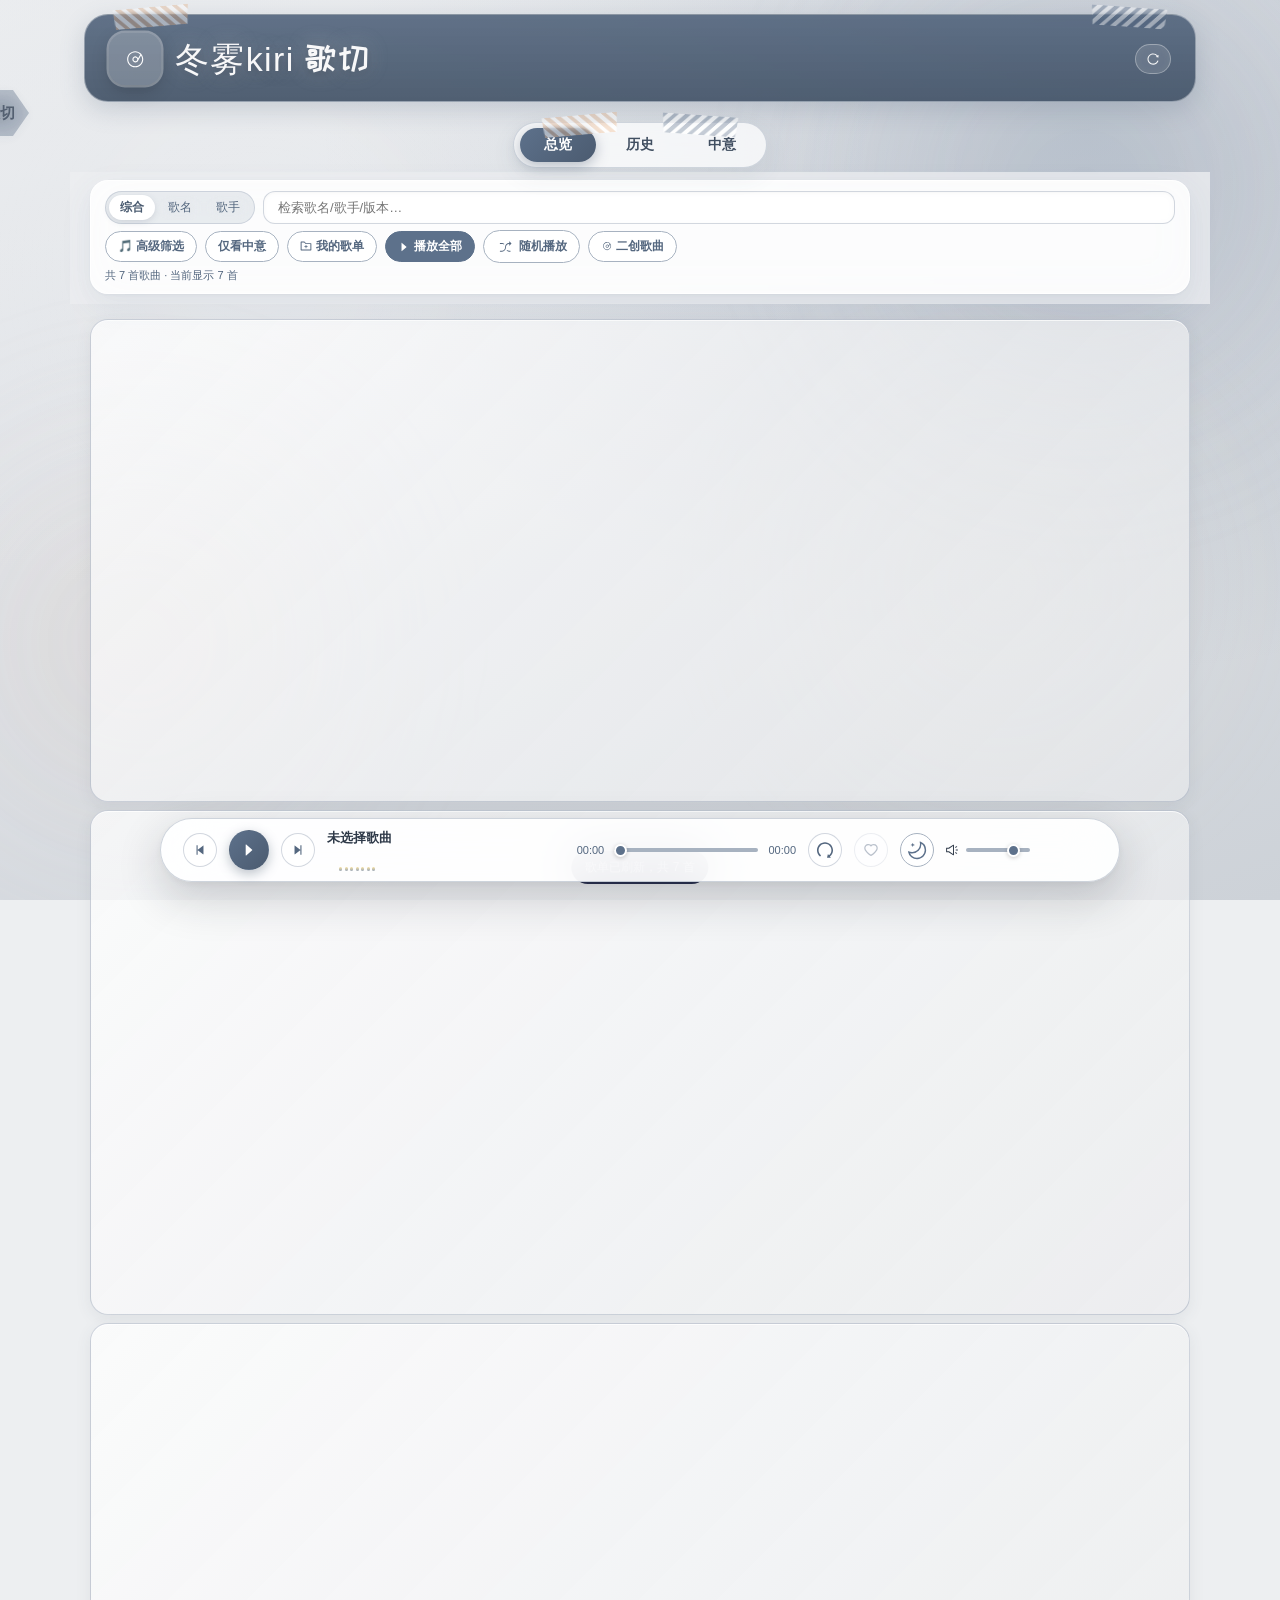
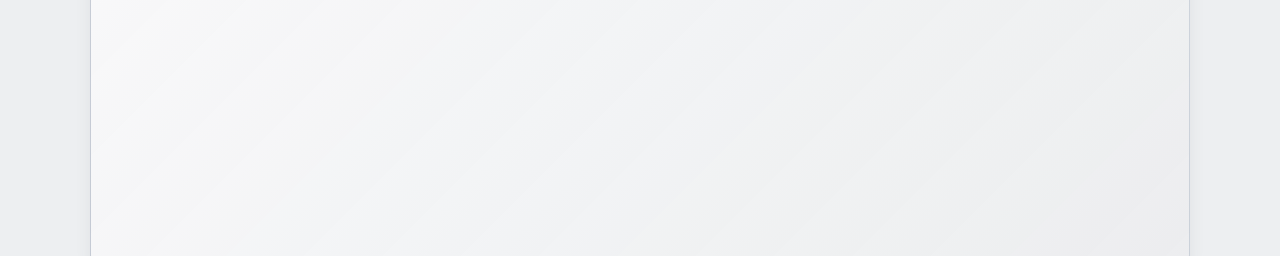
==== commit 5ae3e218: "feat(ui): 隐藏顶栏的致谢名单按钮 按本工程「去功能只隐藏、不删元素」的约定给 #thanksBtn 加内联 display:none——它在 bindDom 里且点击监听没有 null 守卫" ====
--- a/index.html
+++ b/index.html
@@ -66,7 +66,9 @@
         </div>
         <div class="header-actions">
           <button class="ghost-btn" id="refreshBtn" title="刷新歌单数据"><svg class="icon" aria-hidden="true"><use href="#icon-reload"></use></svg></button>
-          <button class="thanks-btn" id="thanksBtn">致谢名单</button>
+          <!-- 致谢名单入口：按需求隐藏。按本工程约定「去功能只隐藏、不删元素」（bindDom 会一次性收集全部 id），
+               弹窗 thanksOverlay 与其监听保持不变，详见 AGENTS.md 第 11 节 -->
+          <button class="thanks-btn" id="thanksBtn" style="display:none">致谢名单</button>
         </div>
       </div>
     </header>
--- a/css/motion.css
+++ b/css/motion.css
@@ -155,49 +155,8 @@
 }
 
 /* ==========================================================================
-   3. 非触发式常驻装饰特效：黑胶同心声波光环与旋律音符 (Audio Waves & Notes)
-   ========================================================================== */
-
-/* 正在播放时，黑胶封面四周自动扩散轻柔的环形声波光晕 */
-@keyframes vinyl-sound-ring {
-  0% {
-    transform: scale(0.85);
-    opacity: 0.9;
-  }
-  60% {
-    opacity: 0.45;
-  }
-  100% {
-    transform: scale(1.65);
-    opacity: 0;
-  }
-}
-
-.song-vinyl-wrap.spinning::before,
-.vinyl-wrapper:has(.vinyl-disc.playing)::before,
-.vinyl-wrapper.playing::before {
-  content: '';
-  position: absolute;
-  inset: -6px;
-  border-radius: 50%;
-  border: 1.8px solid var(--primary-glow, rgba(93, 113, 139, 0.55));
-  animation: vinyl-sound-ring 2.2s cubic-bezier(0.2, 0.8, 0.4, 1) infinite;
-  pointer-events: none;
-  z-index: 0;
-}
-
-.song-vinyl-wrap.spinning::after,
-.vinyl-wrapper:has(.vinyl-disc.playing)::after,
-.vinyl-wrapper.playing::after {
-  content: '';
-  position: absolute;
-  inset: -6px;
-  border-radius: 50%;
-  border: 1.5px solid rgba(232, 184, 144, 0.45);
-  animation: vinyl-sound-ring 2.2s cubic-bezier(0.2, 0.8, 0.4, 1) infinite 1.1s;
-  pointer-events: none;
-  z-index: 0;
-}
+   3. 常驻装饰特效：旋律音符 (Music Notes)
+   ========================================================================== */
 
 /* 播放器周围非触发式浮动的音符装饰 */
 @keyframes float-note-drift {
@@ -345,11 +304,6 @@
   box-shadow: 0 4px 12px rgba(82, 100, 124, 0.22) !important;
 }
 
-.song-item:hover .song-vinyl-wrap,
-.favorite-item:hover .song-vinyl-wrap {
-  transform: scale(1.03) rotate(2deg);
-}
-
 /* 点击按压：高品质手账阻尼感 */
 .song-item:active,
 .history-item:active,
@@ -385,22 +339,6 @@
 .sound-btn.playing {
   animation: melody-card-breath 2s var(--ease-breath) infinite !important;
   border-color: var(--primary) !important;
-}
-
-/* 黑胶唱片：拟真微颤旋转 */
-@keyframes vinyl-spin-wobble {
-  0% { transform: rotate(0deg); }
-  50% { transform: rotate(180deg) scale(1.02); }
-  100% { transform: rotate(360deg); }
-}
-
-.song-vinyl-wrap.spinning .song-vinyl {
-  animation: vinyl-spin-wobble 3.8s linear infinite !important;
-}
-
-.song-vinyl-wrap.spinning .vinyl-core {
-  display: inline-block;
-  animation: ambient-pulse 1.8s var(--ease-breath) infinite;
 }
 
 /* 音频跳动柱 (Equalizer Bars) 拟真律动 */
@@ -746,29 +684,8 @@
 }
 
 /* ==========================================================================
-   16. 黑胶唱片全息彩虹光泽与滑出动效 (Vinyl Holographic Sheen & Sleeve Peek)
-   ========================================================================== */
-
-/* 黑胶盘旋转彩虹光泽 */
-.song-vinyl::after,
-.card-now-playing #vinylDisk::after {
-  content: '';
-  position: absolute;
-  inset: 0;
-  border-radius: 50%;
-  pointer-events: none;
-  background: conic-gradient(
-    from 0deg,
-    transparent 0deg,
-    rgba(255, 255, 255, 0.15) 45deg,
-    transparent 90deg,
-    rgba(244, 206, 98, 0.15) 180deg,
-    transparent 225deg,
-    rgba(255, 255, 255, 0.15) 270deg,
-    transparent 360deg
-  );
-  opacity: 0.75;
-}
+   16. 正在播放的卡片：黑胶滑出动效 (Playing Sleeve Peek)
+   ========================================================================== */
 
 /* 正在播放的卡片：黑胶从右侧自然露出半张 */
 .song-item.now-playing {
@@ -1099,7 +1016,6 @@
   .banner-icon img,
   .song-item.now-playing,
   .sound-btn.playing,
-  .song-vinyl-wrap.spinning .song-vinyl,
   .playing-bars .bar,
   .banner-main h1 {
     animation: none !important;
@@ -1135,7 +1051,6 @@
   .sound-btn-playing-glow,
   .sound-btn.playing,
   .player-audio-spectrum .spectrum-bar,
-  .song-vinyl-wrap.spinning .song-vinyl,
   .playing-bars .bar,
   .companion-idle-float,
   .badge-sprout-sway,
@@ -1144,12 +1059,7 @@
   /* 主站歌曲卡播放动效：手机端全关 */
   .song-play-btn.playing,
   .favorite-star.anim-pop,
-  .song-item.now-playing,
-  .vinyl-core,
-  .song-vinyl-wrap,
-  /* 唱片四周扩散的波纹声波环（伪元素），手机端关闭 */
-  .song-vinyl-wrap.spinning::before,
-  .song-vinyl-wrap.spinning::after {
+  .song-item.now-playing {
     animation: none !important;
   }
 
@@ -1196,12 +1106,5 @@
     background: var(--surface) !important;
     box-shadow: none !important;
   }
-  /* 黑胶微封面：手机端静态（不旋转、不响应 hover 缩放） */
-  .song-vinyl-wrap,
-  .song-vinyl-wrap:hover,
-  .song-vinyl-wrap:active {
-    transform: none !important;
-    box-shadow: none !important;
-  }
-}
-
+}
+
--- a/styles.css
+++ b/styles.css
@@ -929,57 +929,10 @@
       box-shadow: 0 10px 30px rgba(93, 113, 139, 0.22), 0 0 0 2px rgba(93, 113, 139, 0.4) !important;
     }
 
-    /* 拟物黑胶唱片微封面（唱片套 + 纹理黑胶碟） */
-    .song-vinyl-wrap {
-      width: 50px;
-      height: 50px;
-      border-radius: 14px;
-      background: linear-gradient(135deg, #e6e8eb, #d1d5db);
-      border: 1.5px solid rgba(93, 113, 139, 0.32);
-      display: grid;
-      place-items: center;
-      position: relative;
-      flex-shrink: 0;
-      box-shadow: 0 4px 12px rgba(68, 83, 102, 0.12), inset 0 1px 2px rgba(255, 255, 255, 0.95);
-      cursor: pointer;
-      transition: transform 0.25s cubic-bezier(0.175, 0.885, 0.32, 1.275);
-    }
-    .song-vinyl-wrap:hover {
-      transform: scale(1.08) rotate(-3deg);
-    }
-    .song-vinyl-wrap:active {
-      transform: scale(0.94);
-    }
-    .song-vinyl {
-      width: 42px;
-      height: 42px;
-      border-radius: 50%;
-      background: radial-gradient(circle, #222a34 25%, #13181e 28%, #29323f 48%, #141920 68%, #252f3b 92%);
-      display: grid;
-      place-items: center;
-      box-shadow: 0 3px 8px rgba(0, 0, 0, 0.35);
-      position: relative;
-    }
-    .vinyl-core {
-      width: 17px;
-      height: 17px;
-      border-radius: 50%;
-      background: #e8eaed;
-      display: grid;
-      place-items: center;
-      font-size: 11px;
-      line-height: 1;
-      border: 1.5px solid #48586c;
-      box-shadow: 0 1px 3px rgba(0, 0, 0, 0.25);
-    }
-    .song-vinyl-wrap.spinning .song-vinyl {
-      animation: vinylSpin 3s linear infinite;
-      box-shadow: 0 0 14px rgba(93, 113, 139, 0.65);
-    }
-    @keyframes vinylSpin {
-      from { transform: rotate(0deg); }
-      to { transform: rotate(360deg); }
-    }
+    /* 歌曲卡片顶部左侧的「拟物黑胶唱片微封面」已按需求整体移除：
+       原先的 .song-vinyl-wrap / .song-vinyl / .vinyl-core / @keyframes vinylSpin，
+       以及动效文件里的唱片光环、悬停、旋转摆动、全息光泽规则，都已一并删除。
+       播放/暂停改由右侧 .song-actions 里的 .song-play-btn 承担。 */
     .song-actions {
       display: flex;
       align-items: center;
@@ -3417,21 +3370,8 @@
         will-change: auto !important;
       }
       html body .song-item.now-playing::before,
-      html body .song-item.now-playing::after,
-      html body .song-vinyl-wrap.spinning::before,
-      html body .song-vinyl-wrap.spinning::after {
+      html body .song-item.now-playing::after {
         display: none !important;
-      }
-      html body .song-vinyl-wrap,
-      html body .song-vinyl-wrap.spinning,
-      html body .song-vinyl-wrap.spinning .song-vinyl,
-      html body .song-vinyl-wrap.spinning .vinyl-core {
-        animation: none !important;
-        box-shadow: none !important;
-        filter: none !important;
-        transform: none !important;
-        transition: none !important;
-        will-change: auto !important;
       }
       html body .playing-bars {
         display: none !important;
@@ -3866,10 +3806,6 @@
         transform: none !important;
         will-change: auto !important;
       }
-      html body .song-vinyl-wrap,
-      html body .song-vinyl-wrap.spinning,
-      html body .song-vinyl-wrap.spinning .song-vinyl,
-      html body .song-vinyl-wrap.spinning .vinyl-core,
       html body .song-play-btn.playing {
         animation: none !important;
         box-shadow: none !important;
@@ -3879,8 +3815,6 @@
       }
       html body .song-item.now-playing::before,
       html body .song-item.now-playing::after,
-      html body .song-vinyl-wrap.spinning::before,
-      html body .song-vinyl-wrap.spinning::after,
       html body .playing-bars {
         display: none !important;
       }
